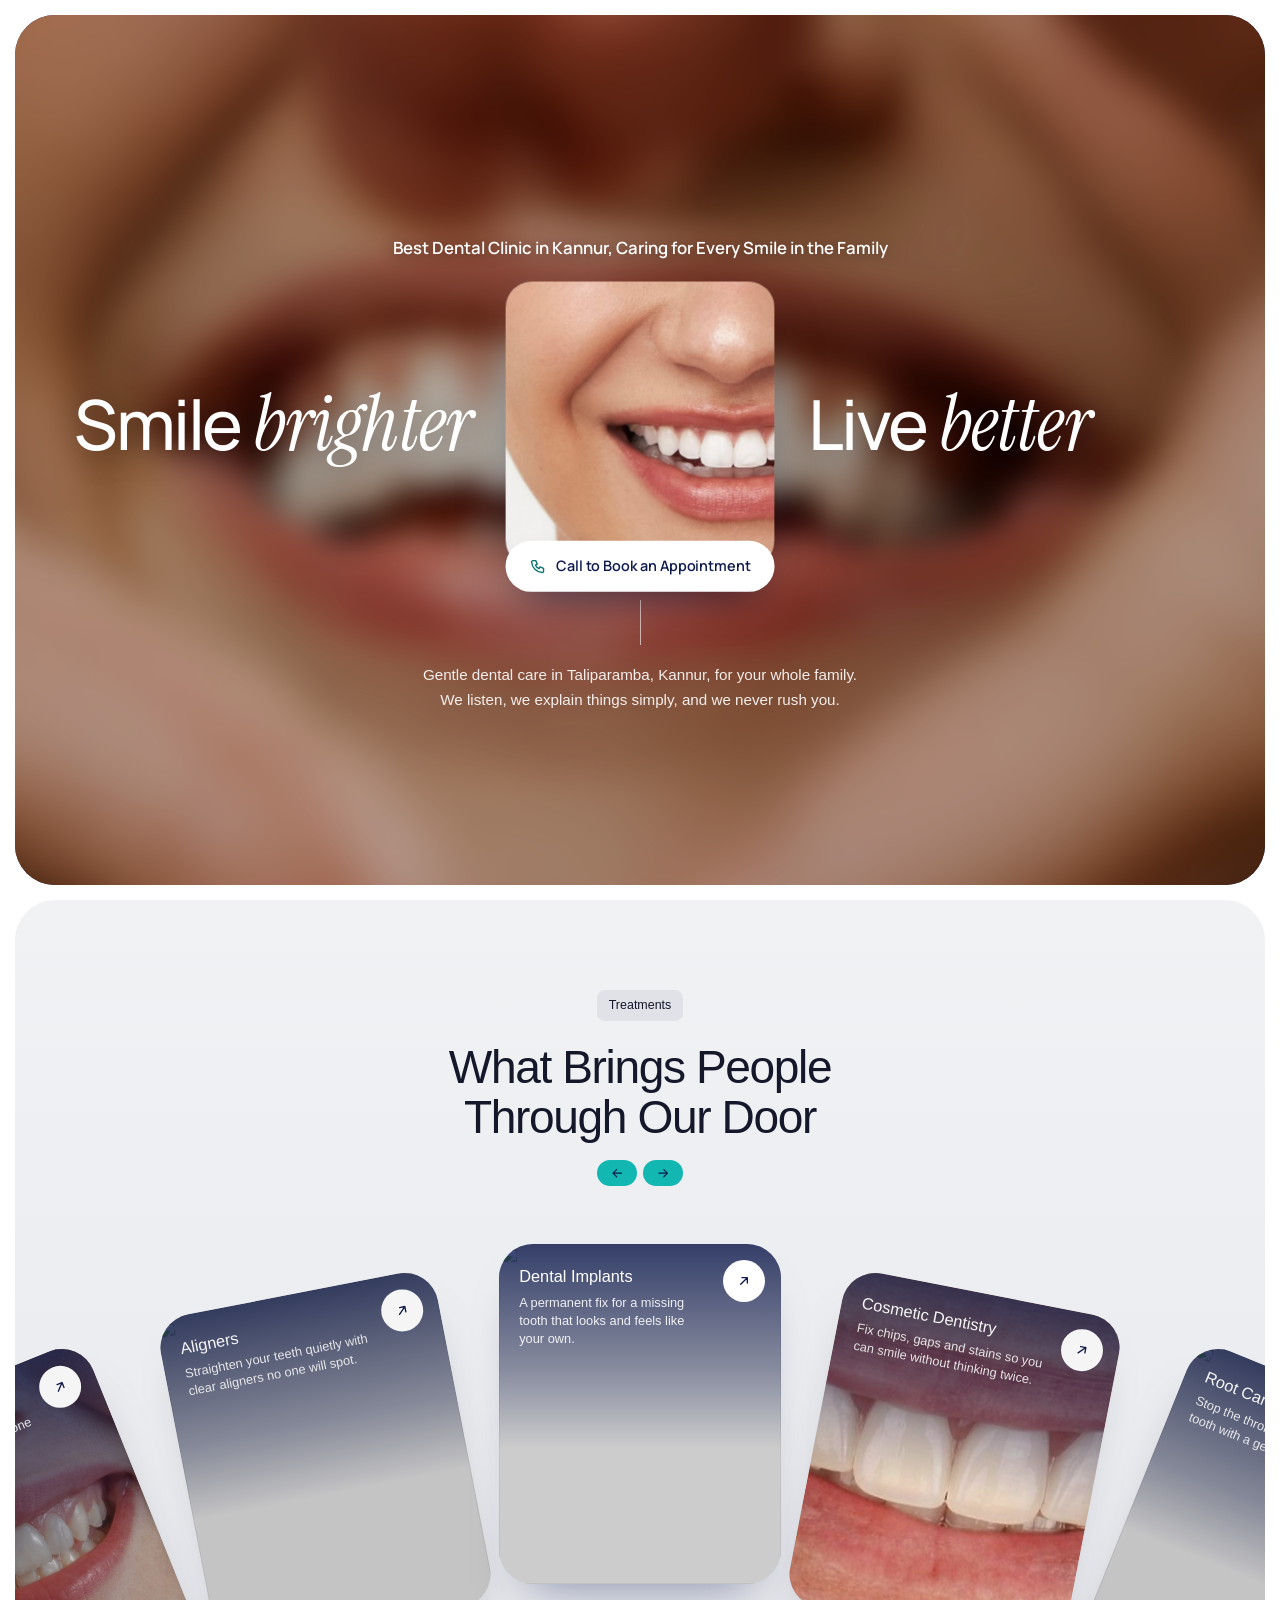
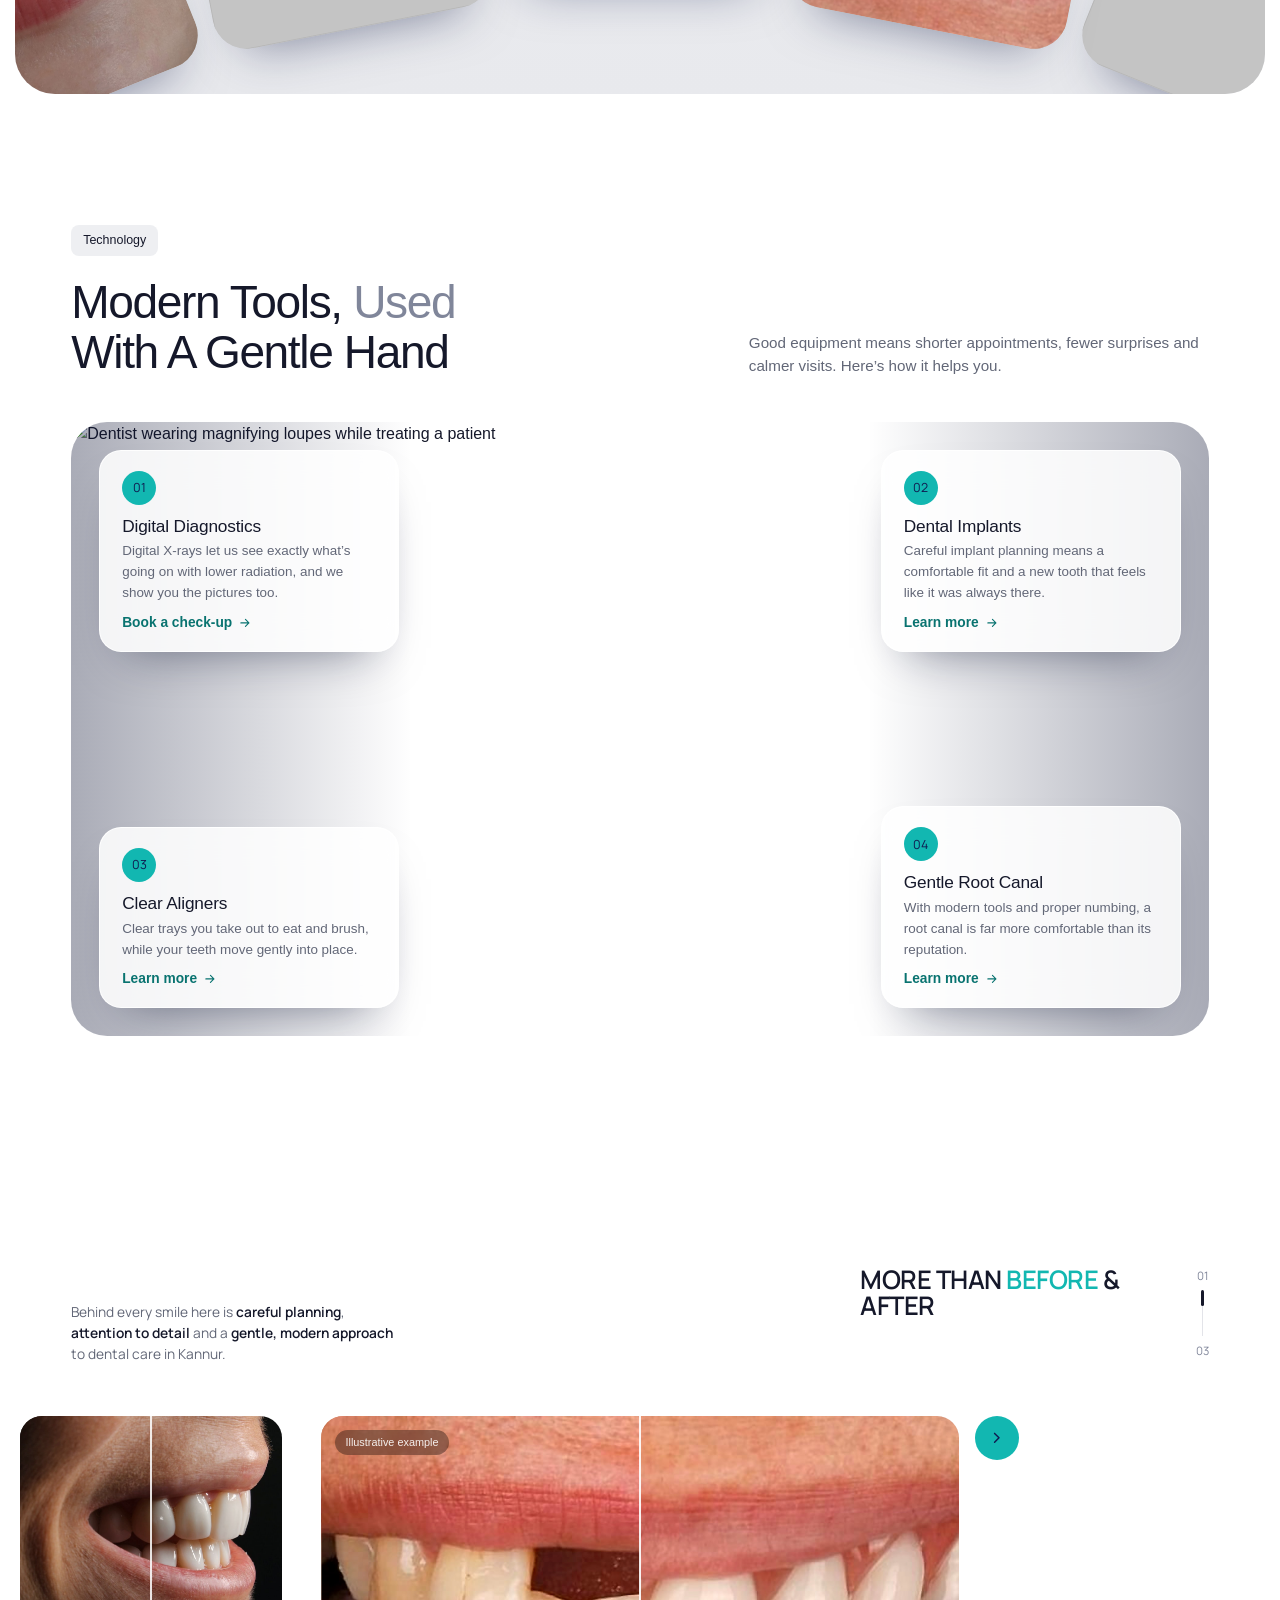
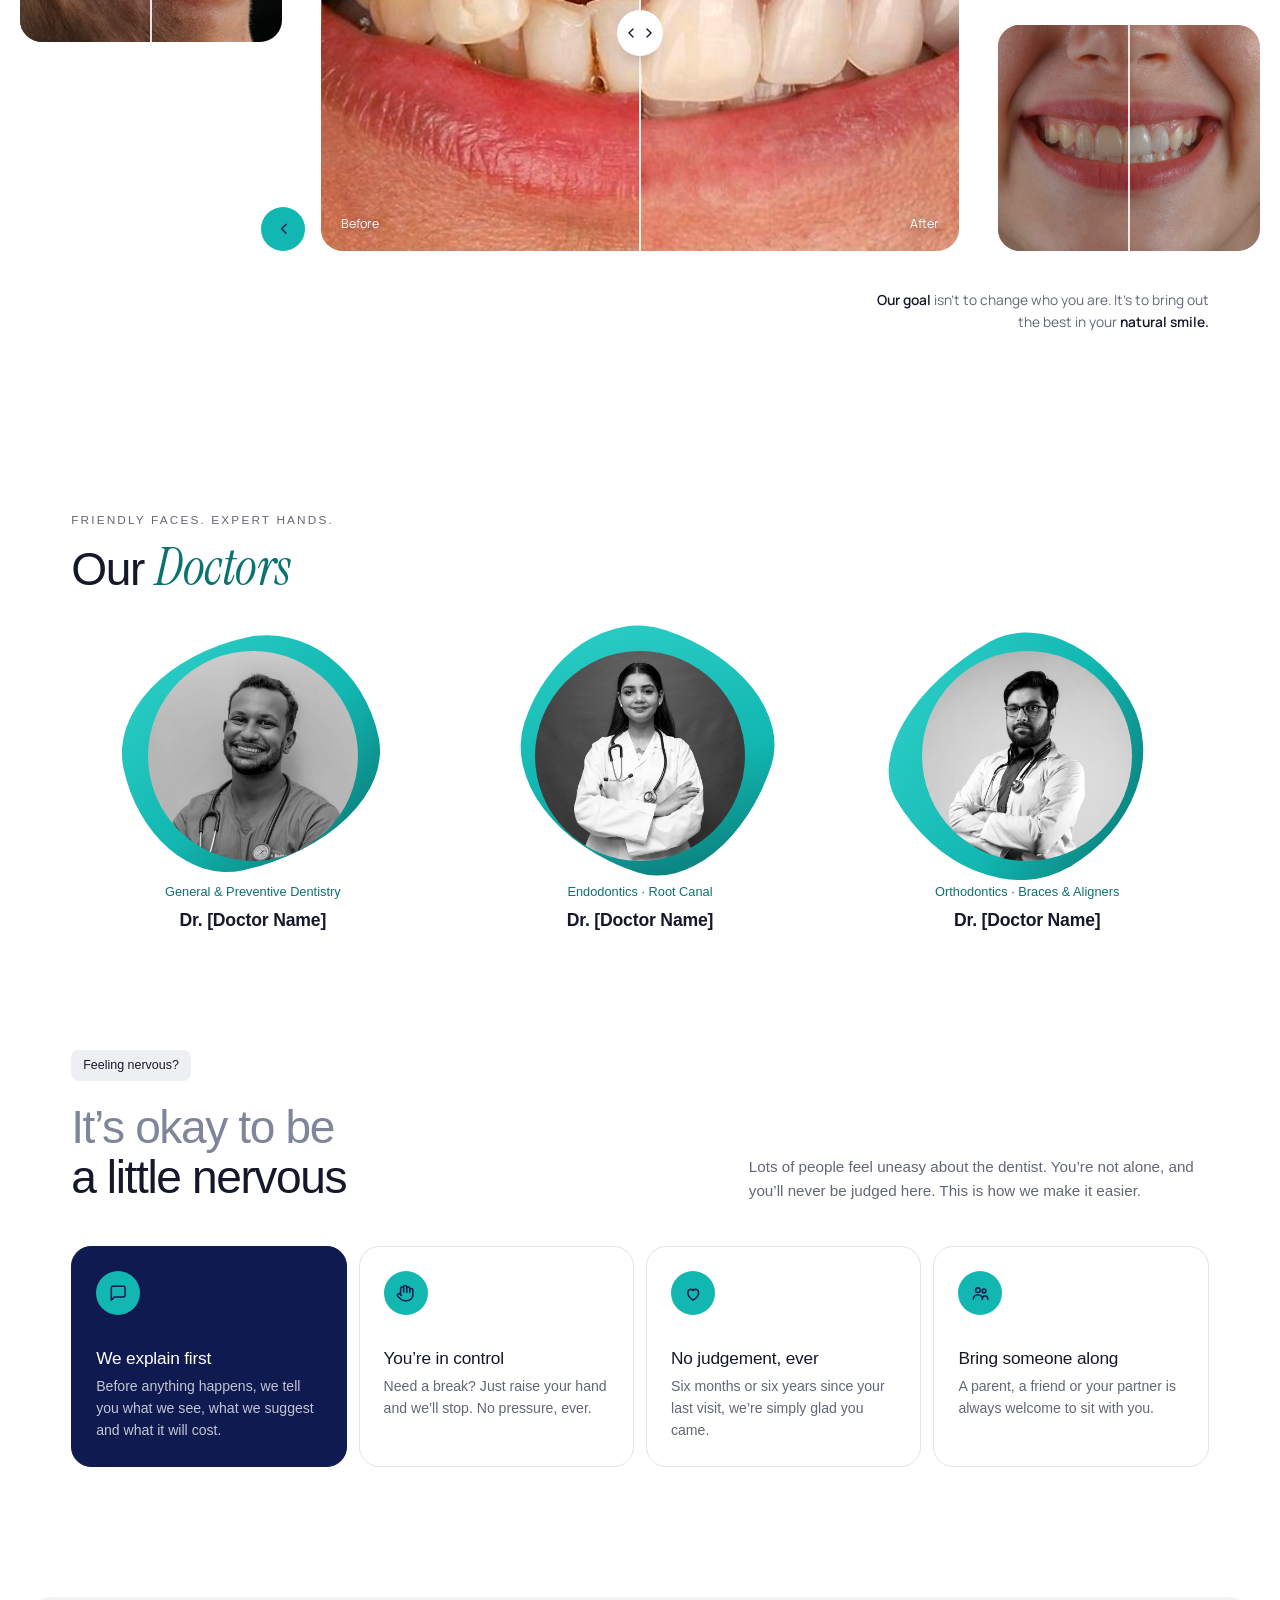
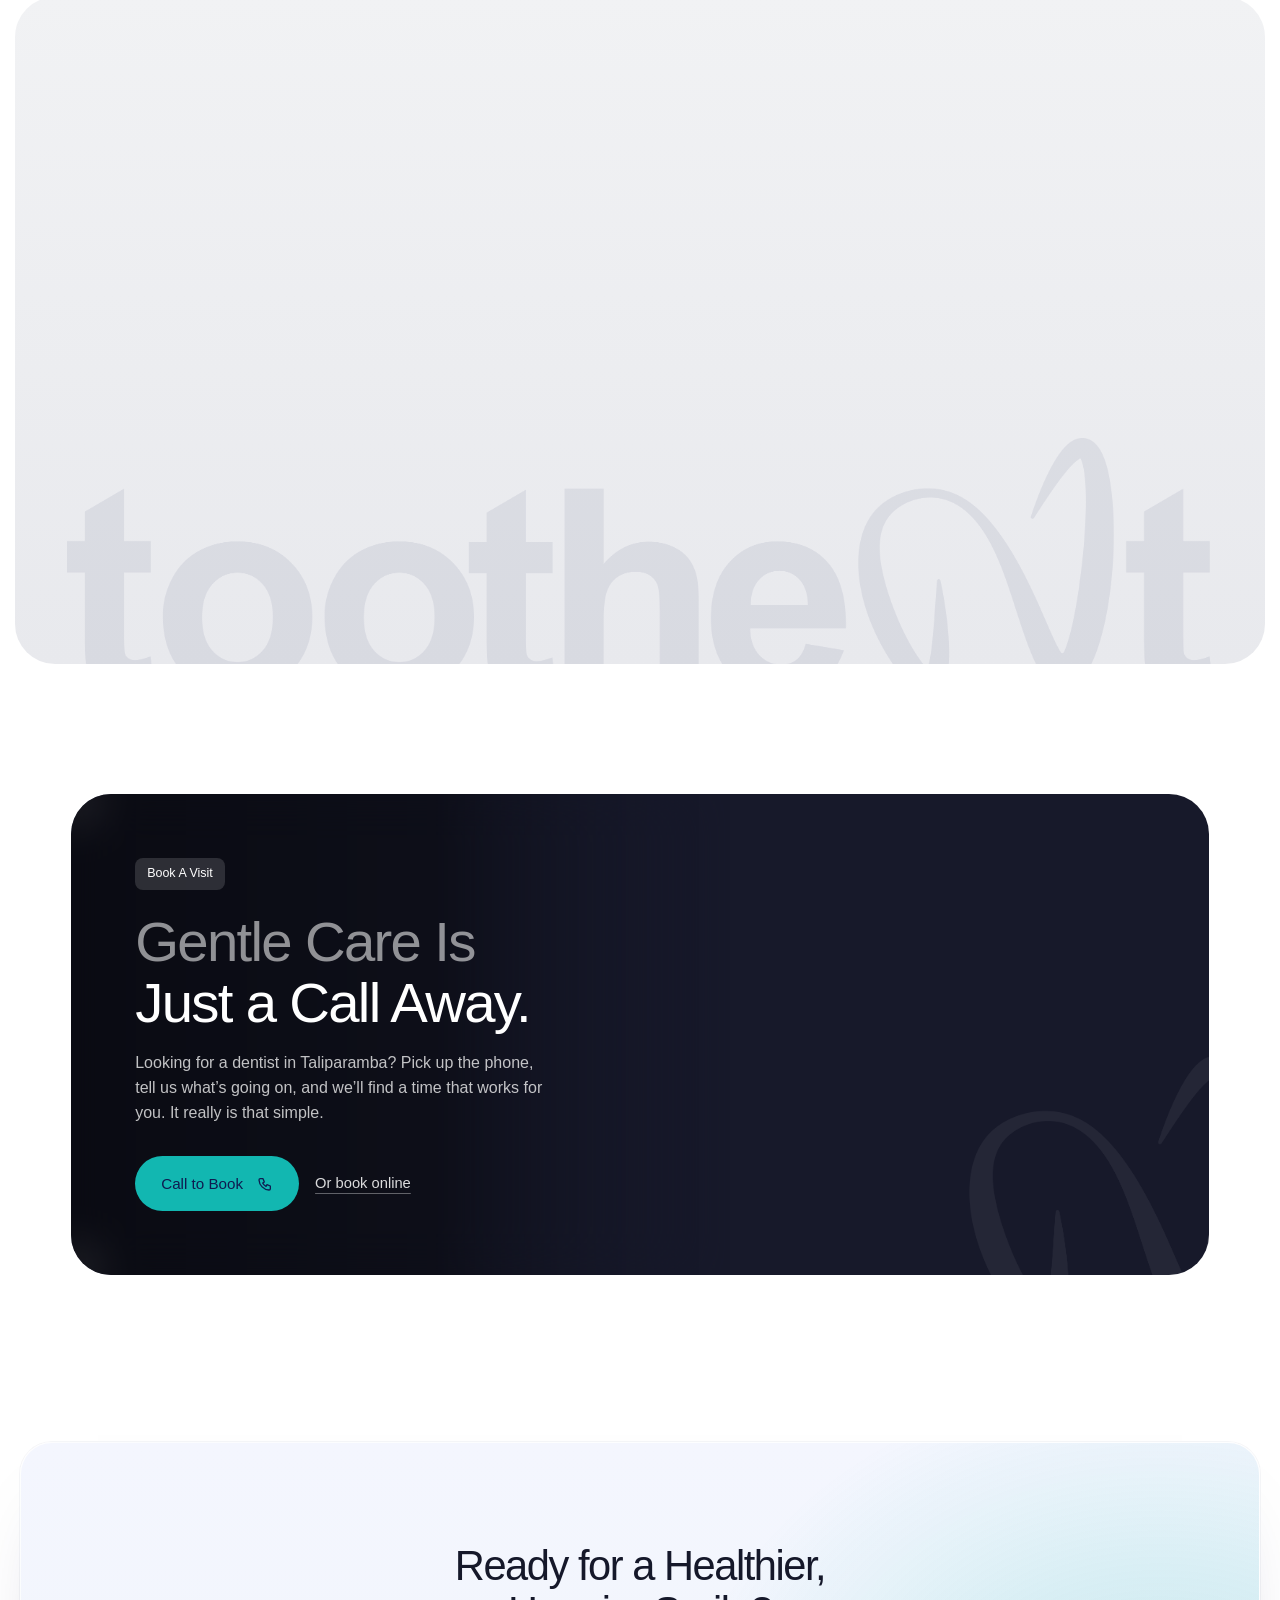
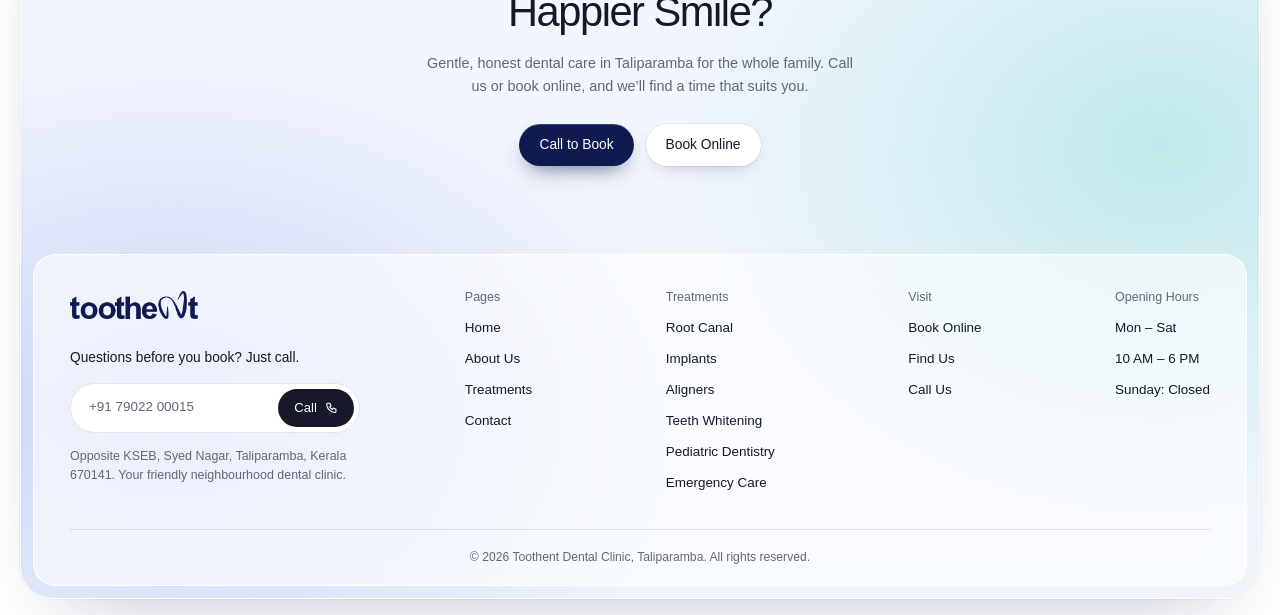
==== index.html @ adf3ea07 "Link the Treatments label and remove the hero photo outline Co-Authored-By: Claude Opus 5.5 <noreply" ====
<!doctype html>
<html lang="en">
<head>
  <meta charset="utf-8">
  <meta name="viewport" content="width=device-width, initial-scale=1">
  <title>Toothent Dental Clinic | Taliparamba, Kannur</title>
  <meta name="description" content="Toothent Dental Clinic, Taliparamba, Kannur. Gentle, modern dentistry: root canal, implants, aligners, cosmetic dentistry and whitening, gum and laser treatment, kids' dentistry and emergency care.">
  <link rel="icon" type="image/png" href="assets/toothent-icon.png">
  <link rel="preconnect" href="https://fonts.googleapis.com">
  <link rel="preconnect" href="https://fonts.gstatic.com" crossorigin>
  <link rel="stylesheet" href="https://fonts.googleapis.com/css2?family=Instrument+Serif:ital@1&family=Manrope:wght@500;600&display=swap">
  <link rel="stylesheet" href="css/styles.css">
  <link rel="canonical" href="https://toothent.com/">
</head>
<body>

  <!-- ============ HEADER ============ -->
  <header class="site-header site-header--overlay">
    <div class="nav">
      <a href="index.html" class="brand" aria-label="Toothent Dental Clinic home">
        <span class="logo"><img class="logo-light" src="assets/toothent-logo.png" alt="" aria-hidden="true"><img class="logo-dark" src="assets/toothent-logo-navy.png" alt="Toothent"></span>
      </a>
      <nav class="nav-links" id="nav-links" aria-label="Primary">
        <a href="index.html" class="is-active" aria-current="page">Home</a>
        <a href="about.html">About Us</a>
        <a href="treatments.html">Treatments</a>
        <a href="contact.html">Contact</a>
      </nav>
      <div class="nav-end">
        <a href="tel:+917902200015" class="nav-cta">Call to Book <span class="dot"><svg viewBox="0 0 24 24" aria-hidden="true"><path d="M5 4h4l2 5-2.5 1.5a11 11 0 0 0 5 5L15 13l5 2v4a2 2 0 0 1-2 2A16 16 0 0 1 3 6a2 2 0 0 1 2-2"/></svg></span></a>
        <button class="nav-toggle" aria-label="Open menu" aria-expanded="false" aria-controls="nav-links"><span></span><span></span></button>
      </div>
    </div>
  </header>

  <main>
    <!-- ============ HERO ============ -->
    <section class="hero-focus" id="top">
      <img class="hf-img hf-img--blur" src="assets/hero-heart-bg.jpg" alt="" aria-hidden="true">
      <div class="hf-shade" aria-hidden="true"></div>
      <div class="hf-window"><img src="assets/hero-smile-window.jpg" alt="Close-up of a bright, natural smile" fetchpriority="high"></div>
      <div class="hf-frame" aria-hidden="true"></div>

      <h1 class="hf-kicker">Best Dental Clinic in Kannur, Caring for Every Smile in the Family</h1>
      <h2 class="hf-title">
        <span class="hf-l">Smile <em>brighter</em></span>
        <span class="hf-r">Live <em>better</em></span>
      </h2>

      <a href="tel:+917902200015" class="hf-cta">
        <svg viewBox="0 0 24 24" aria-hidden="true"><path d="M5 4h4l2 5-2.5 1.5a11 11 0 0 0 5 5L15 13l5 2v4a2 2 0 0 1-2 2A16 16 0 0 1 3 6a2 2 0 0 1 2-2"/></svg>
        Call to Book an Appointment
      </a>
      <span class="hf-line" aria-hidden="true"></span>
      <p class="hf-sub">Gentle dental care in Taliparamba, Kannur, for your whole family. We listen, we explain things simply, and we never rush you.</p>
    </section>

    <!-- ============ SERVICES FAN ============ -->
    <section class="panel fan-panel">
      <div class="container reveal">
        <a href="treatments.html" class="tag tag--link">Treatments</a>
        <h2 class="h2">What Brings People<br>Through Our Door</h2>
        <div class="mini-arrows">
          <button type="button" data-fan-prev aria-label="Previous treatment"><svg viewBox="0 0 24 24" aria-hidden="true"><path d="M19 12H5M11 6l-6 6 6 6"/></svg></button>
          <button type="button" data-fan-next aria-label="Next treatment"><svg viewBox="0 0 24 24" aria-hidden="true"><path d="M5 12h14M13 6l6 6-6 6"/></svg></button>
        </div>
      </div>

      <div class="fan" data-fan>
        <a href="treatments.html#whitening" class="fan-card">
          <img src="assets/smiles/smile-1-after.jpg" alt="" loading="lazy">
          <div class="fan-label"><h3>Teeth Whitening</h3><small>A noticeably brighter smile, done safely in our clinic.</small></div>
          <span class="go"><svg viewBox="0 0 24 24" aria-hidden="true"><path d="M7 17L17 7M9 7h8v8"/></svg></span>
        </a>
        <a href="treatments.html#aligners" class="fan-card">
          <img src="https://images.unsplash.com/photo-1609840114035-3c981b782dfe?auto=format&fit=crop&w=600&h=720&q=80" alt="" loading="lazy">
          <div class="fan-label"><h3>Aligners</h3><small>Straighten your teeth quietly with clear aligners no one will spot.</small></div>
          <span class="go"><svg viewBox="0 0 24 24" aria-hidden="true"><path d="M7 17L17 7M9 7h8v8"/></svg></span>
        </a>
        <a href="treatments.html#implants" class="fan-card">
          <img src="https://images.unsplash.com/photo-1771442873035-474765b40ac6?auto=format&fit=crop&w=600&h=720&q=80" alt="" loading="lazy">
          <div class="fan-label"><h3>Dental Implants</h3><small>A permanent fix for a missing tooth that looks and feels like your own.</small></div>
          <span class="go"><svg viewBox="0 0 24 24" aria-hidden="true"><path d="M7 17L17 7M9 7h8v8"/></svg></span>
        </a>
        <a href="treatments.html#cosmetic" class="fan-card">
          <img src="assets/smiles/case-1-after.jpg" alt="" loading="lazy">
          <div class="fan-label"><h3>Cosmetic Dentistry</h3><small>Fix chips, gaps and stains so you can smile without thinking twice.</small></div>
          <span class="go"><svg viewBox="0 0 24 24" aria-hidden="true"><path d="M7 17L17 7M9 7h8v8"/></svg></span>
        </a>
        <a href="treatments.html#restorative" class="fan-card">
          <img src="https://images.unsplash.com/photo-1663755489920-5e09f66d011a?auto=format&fit=crop&w=600&h=720&q=80" alt="" loading="lazy">
          <div class="fan-label"><h3>Root Canal Treatment</h3><small>Stop the throbbing and save your tooth with a gentle root canal.</small></div>
          <span class="go"><svg viewBox="0 0 24 24" aria-hidden="true"><path d="M7 17L17 7M9 7h8v8"/></svg></span>
        </a>
      </div>
    </section>

    <!-- ============ TECHNOLOGY ORBIT ============ -->
    <section class="section tech">
      <div class="container">
        <div class="head-row reveal">
          <div>
            <span class="tag">Technology</span>
            <h2 class="h2">Modern Tools, <span class="ghost">Used</span><br>With A Gentle Hand</h2>
          </div>
          <p class="lead">Good equipment means shorter appointments, fewer surprises and calmer visits. Here&rsquo;s how it helps you.</p>
        </div>

        <div class="tech-stage reveal">
          <img class="tech-bg" src="https://images.unsplash.com/photo-1588776813677-77aaf5595b83?auto=format&fit=crop&w=2000&h=1100&q=80" alt="Dentist wearing magnifying loupes while treating a patient" loading="lazy">
          <article class="tech-card tech-card--1">
            <span class="tech-no">01</span>
            <h3>Digital Diagnostics</h3>
            <p>Digital X-rays let us see exactly what&rsquo;s going on with lower radiation, and we show you the pictures too.</p>
            <a href="contact.html#appointment" class="link-more">Book a check-up <svg viewBox="0 0 24 24" aria-hidden="true"><path d="M5 12h14M13 6l6 6-6 6"/></svg></a>
          </article>
          <article class="tech-card tech-card--2">
            <span class="tech-no">02</span>
            <h3>Dental Implants</h3>
            <p>Careful implant planning means a comfortable fit and a new tooth that feels like it was always there.</p>
            <a href="treatments.html#implants" class="link-more">Learn more <svg viewBox="0 0 24 24" aria-hidden="true"><path d="M5 12h14M13 6l6 6-6 6"/></svg></a>
          </article>
          <article class="tech-card tech-card--3">
            <span class="tech-no">03</span>
            <h3>Clear Aligners</h3>
            <p>Clear trays you take out to eat and brush, while your teeth move gently into place.</p>
            <a href="treatments.html#aligners" class="link-more">Learn more <svg viewBox="0 0 24 24" aria-hidden="true"><path d="M5 12h14M13 6l6 6-6 6"/></svg></a>
          </article>
          <article class="tech-card tech-card--4">
            <span class="tech-no">04</span>
            <h3>Gentle Root Canal</h3>
            <p>With modern tools and proper numbing, a root canal is far more comfortable than its reputation.</p>
            <a href="treatments.html#restorative" class="link-more">Learn more <svg viewBox="0 0 24 24" aria-hidden="true"><path d="M5 12h14M13 6l6 6-6 6"/></svg></a>
          </article>
        </div>
      </div>
    </section>

    <!-- ============ BEFORE & AFTER ============ -->
    <section class="section ba" data-ba data-ba-slides='[{"before":"assets/smiles/case-1-before.jpg","after":"assets/smiles/case-1-after.jpg","alt":"Smile with gaps and worn teeth, restored to a full, even smile"},{"before":"assets/smiles/smile-1-before.jpg","after":"assets/smiles/smile-1-after.jpg","alt":"Close-up of a relaxed, healthy smile"},{"before":"assets/smiles/smile-3-before.jpg","after":"assets/smiles/smile-3-after.jpg","alt":"Close-up of a warm, natural smile"}]'>
      <div class="container">
        <div class="ba-head reveal">
          <p class="ba-intro">Behind every smile here is <strong>careful planning</strong>, <strong>attention to detail</strong> and a <strong>gentle, modern approach</strong> to dental care in Kannur.</p>
          <div class="ba-title">
            <h2>More than <span>before</span> &amp;<br>after</h2>
            <div class="ba-count" aria-hidden="true"><span data-ba-now>01</span><i><b data-ba-bar></b></i><span data-ba-total>03</span></div>
          </div>
        </div>

        <div class="ba-stage reveal">
          <div class="ba-peek ba-peek--prev" data-ba-prev-peek aria-hidden="true"><img class="ba-after-img" alt=""><img class="ba-before-img" alt=""></div>

          <div class="ba-main" data-ba-main style="--pos:50%">
            <img class="ba-after-img" alt="">
            <div class="ba-before"><img class="ba-before-img" alt=""></div>
            <span class="ba-line" aria-hidden="true"></span>
            <span class="ba-knob" aria-hidden="true"><svg viewBox="0 0 24 24" aria-hidden="true"><path d="M15 6l-6 6 6 6"/></svg><svg viewBox="0 0 24 24" aria-hidden="true"><path d="M9 6l6 6-6 6"/></svg></span>
            <span class="ba-label ba-label--before">Before</span>
            <span class="ba-label ba-label--after">After</span>
            <span class="ba-note">Illustrative example</span>
            <input class="ba-range" type="range" min="0" max="100" value="50" aria-label="Drag to compare before and after">
          </div>

          <div class="ba-peek ba-peek--next" data-ba-next-peek aria-hidden="true"><img class="ba-after-img" alt=""><img class="ba-before-img" alt=""></div>

          <button type="button" class="ba-btn ba-btn--prev" data-ba-prev aria-label="Previous smile"><svg viewBox="0 0 24 24" aria-hidden="true"><path d="M15 6l-6 6 6 6"/></svg></button>
          <button type="button" class="ba-btn ba-btn--next" data-ba-next aria-label="Next smile"><svg viewBox="0 0 24 24" aria-hidden="true"><path d="M9 6l6 6-6 6"/></svg></button>
        </div>

        <p class="ba-outro reveal"><strong>Our goal</strong> isn&rsquo;t to change who you are. It&rsquo;s to bring out <br>the best in your <strong>natural smile.</strong></p>
      </div>
    </section>

    <!-- ============ OUR DOCTORS ============ -->
    <section class="section team" id="doctors">
      <div class="container">
        <div class="team-head reveal">
          <span class="team-kicker">Friendly faces. Expert hands.</span>
          <h2>Our <span>Doctors</span></h2>
        </div>

        <div class="doc-grid">
          <article class="doc reveal">
            <div class="doc-photo doc-photo--1">
              <span class="doc-blob" aria-hidden="true"></span>
              <!-- Placeholder photo: replace with the real doctor photo -->
              <img src="assets/doctors/placeholder-1.jpg" alt="Placeholder photo of a doctor" loading="lazy">
            </div>
            <h3 class="doc-dept">General &amp; Preventive Dentistry</h3>
            <p class="doc-name">Dr. [Doctor Name]</p>
          </article>
          <article class="doc reveal">
            <div class="doc-photo doc-photo--2">
              <span class="doc-blob" aria-hidden="true"></span>
              <!-- Placeholder photo: replace with the real doctor photo -->
              <img src="assets/doctors/placeholder-2.jpg" alt="Placeholder photo of a doctor" loading="lazy">
            </div>
            <h3 class="doc-dept">Endodontics &middot; Root Canal</h3>
            <p class="doc-name">Dr. [Doctor Name]</p>
          </article>
          <article class="doc reveal">
            <div class="doc-photo doc-photo--3">
              <span class="doc-blob" aria-hidden="true"></span>
              <!-- Placeholder photo: replace with the real doctor photo -->
              <img src="assets/doctors/placeholder-3.jpg" alt="Placeholder photo of a doctor" loading="lazy">
            </div>
            <h3 class="doc-dept">Orthodontics &middot; Braces &amp; Aligners</h3>
            <p class="doc-name">Dr. [Doctor Name]</p>
          </article>
        </div>
      </div>
    </section>

    <!-- ============ NERVOUS? ============ -->
    <section class="section" style="padding-top:0">
      <div class="container">
        <div class="head-row reveal">
          <div>
            <span class="tag">Feeling nervous?</span>
            <h2 class="h2"><span class="ghost">It&rsquo;s okay to be</span><br>a little nervous</h2>
          </div>
          <p class="lead">Lots of people feel uneasy about the dentist. You&rsquo;re not alone, and you&rsquo;ll never be judged here. This is how we make it easier.</p>
        </div>
        <div class="values-grid">
          <div class="value-card value-card--navy reveal">
            <span class="icon-dot"><svg viewBox="0 0 24 24" aria-hidden="true"><path d="M21 15a2 2 0 0 1-2 2H7l-4 4V5a2 2 0 0 1 2-2h14a2 2 0 0 1 2 2z"/></svg></span>
            <h3>We explain first</h3>
            <p>Before anything happens, we tell you what we see, what we suggest and what it will cost.</p>
          </div>
          <div class="value-card reveal">
            <span class="icon-dot"><svg viewBox="0 0 24 24" aria-hidden="true"><path d="M18 11V6a2 2 0 0 0-4 0v5M14 10V4a2 2 0 0 0-4 0v6M10 10.5V6a2 2 0 0 0-4 0v8"/><path d="M18 8a2 2 0 1 1 4 0v6a8 8 0 0 1-8 8h-2c-2.8 0-4.5-.86-5.99-2.34l-3.6-3.6a2 2 0 0 1 2.83-2.82L7 15"/></svg></span>
            <h3>You&rsquo;re in control</h3>
            <p>Need a break? Just raise your hand and we&rsquo;ll stop. No pressure, ever.</p>
          </div>
          <div class="value-card reveal">
            <span class="icon-dot"><svg viewBox="0 0 24 24" aria-hidden="true"><path d="M12 21s-7-4.4-7-10a4 4 0 0 1 7-2.6A4 4 0 0 1 19 11c0 5.6-7 10-7 10z"/></svg></span>
            <h3>No judgement, ever</h3>
            <p>Six months or six years since your last visit, we&rsquo;re simply glad you came.</p>
          </div>
          <div class="value-card reveal">
            <span class="icon-dot"><svg viewBox="0 0 24 24" aria-hidden="true"><circle cx="9" cy="8" r="3"/><circle cx="17" cy="9" r="2.4"/><path d="M3 20c0-3.3 2.7-6 6-6s6 2.7 6 6M14.5 20c.3-2.6 1.5-4.6 4-4.6 2 0 3.2 1.6 3.5 4.6"/></svg></span>
            <h3>Bring someone along</h3>
            <p>A parent, a friend or your partner is always welcome to sit with you.</p>
          </div>
        </div>
      </div>
    </section>

    <!-- ============ WHEN TO VISIT ============ -->
    <section class="panel when">
      <div class="container when-head reveal">
        <h2 class="h2">Been Putting<br>It Off?</h2>
        <p class="lead">We get it, life gets busy. But most of these small things are quicker, simpler and cheaper to fix when you catch them early.</p>
      </div>
      <div class="when-row">
        <div class="when-card reveal"><h3>That twinge with ice cream</h3><p>Sensitivity to cold or sweet things is often an early sign of decay or worn enamel.</p></div>
        <div class="when-card reveal"><h3>Pink when you brush</h3><p>Bleeding gums usually mean early gum disease, which is very treatable at this stage.</p></div>
        <div class="when-card reveal"><h3>Hiding a chipped tooth</h3><p>A chip is usually a quick fix, and treating it early protects the rest of the tooth.</p></div>
        <div class="when-card reveal"><h3>Teeth that overlap</h3><p>Crowded teeth are harder to clean. Aligners or braces can help at almost any age.</p></div>
        <div class="when-card reveal"><h3>It&rsquo;s been a while</h3><p>No lecture, we promise. A dental check-up and cleaning is the easiest way to start again.</p></div>
      </div>
      <img class="when-mark" src="assets/toothent-logo-navy.png" alt="" aria-hidden="true">
    </section>

    <!-- ============ CTA ============ -->
    <section class="section">
      <div class="container">
        <div class="cta-card reveal">
          <div class="cta-copy">
            <span class="tag tag--glass">Book A Visit</span>
            <h2>Gentle Care Is<br><span>Just a Call Away.</span></h2>
            <p>Looking for a dentist in Taliparamba? Pick up the phone, tell us what&rsquo;s going on, and we&rsquo;ll find a time that works for you. It really is that simple.</p>
            <div class="cta-actions">
              <a href="tel:+917902200015" class="btn-arrow">Call to Book <span class="arrow"><svg viewBox="0 0 24 24" aria-hidden="true"><path d="M5 4h4l2 5-2.5 1.5a11 11 0 0 0 5 5L15 13l5 2v4a2 2 0 0 1-2 2A16 16 0 0 1 3 6a2 2 0 0 1 2-2"/></svg></span></a>
              <a href="contact.html#appointment" class="tel">Or book online</a>
            </div>
          </div>
          <div class="cta-media"><picture>
            <source media="(max-width: 900px)" srcset="https://images.unsplash.com/photo-1629909613654-28e377c37b09?auto=format&fit=crop&w=800&h=720&q=80 800w, https://images.unsplash.com/photo-1629909613654-28e377c37b09?auto=format&fit=crop&w=1200&h=1080&q=80 1200w" sizes="100vw">
            <img src="https://images.unsplash.com/photo-1629909613654-28e377c37b09?auto=format&fit=crop&w=1600&h=640&q=80" srcset="https://images.unsplash.com/photo-1629909613654-28e377c37b09?auto=format&fit=crop&w=1600&h=640&q=80 1600w, https://images.unsplash.com/photo-1629909613654-28e377c37b09?auto=format&fit=crop&w=2400&h=960&q=80 2400w" sizes="(max-width: 1240px) 100vw, 1240px" alt="" aria-hidden="true" loading="lazy" style="object-position:50% 62%">
          </picture></div>
          <img class="cta-mark" src="assets/toothent-icon.png" alt="" aria-hidden="true">
        </div>
      </div>
    </section>
  </main>

  <!-- ============ FLOATING CONSULTATION BAR ============ -->
  <div class="consult-bar" data-consult>
    <span class="ic"><img src="assets/toothent-icon.png" alt="" aria-hidden="true"></span>
    <p>Not sure what you need? Just call, and we&rsquo;ll talk it through.</p>
    <a href="tel:+917902200015" class="btn-arrow">Call Now <span class="arrow"><svg viewBox="0 0 24 24" aria-hidden="true"><path d="M5 4h4l2 5-2.5 1.5a11 11 0 0 0 5 5L15 13l5 2v4a2 2 0 0 1-2 2A16 16 0 0 1 3 6a2 2 0 0 1 2-2"/></svg></span></a>
  </div>

  <!-- ============ FOOTER ============ -->
  <footer class="site-footer">
    <div class="footer-cta">
      <h2>Ready for a Healthier,<br>Happier Smile?</h2>
      <p>Gentle, honest dental care in Taliparamba for the whole family. Call us or book online, and we&rsquo;ll find a time that suits you.</p>
      <div class="footer-cta-actions">
        <a href="tel:+917902200015" class="pill pill--dark">Call to Book</a>
        <a href="contact.html#appointment" class="pill pill--light">Book Online</a>
      </div>
    </div>

    <div class="footer-card">
      <div class="footer-top">
        <div class="footer-brand">
          <a href="index.html" aria-label="Toothent home"><img src="assets/toothent-logo-navy.png" alt="Toothent"></a>
          <p class="footer-label">Questions before you book? Just call.</p>
          <a href="tel:+917902200015" class="footer-callbox">
            <span>+91 79022 00015</span>
            <span class="footer-callbox-btn">Call <svg viewBox="0 0 24 24" aria-hidden="true"><path d="M5 4h4l2 5-2.5 1.5a11 11 0 0 0 5 5L15 13l5 2v4a2 2 0 0 1-2 2A16 16 0 0 1 3 6a2 2 0 0 1 2-2"/></svg></span>
          </a>
          <p class="footer-note">Opposite KSEB, Syed Nagar, Taliparamba, Kerala 670141. Your friendly neighbourhood dental clinic.</p>
        </div>
        <div class="footer-cols">
          <div class="footer-col">
            <h4>Pages</h4>
            <ul>
              <li><a href="index.html">Home</a></li>
              <li><a href="about.html">About Us</a></li>
              <li><a href="treatments.html">Treatments</a></li>
              <li><a href="contact.html">Contact</a></li>
            </ul>
          </div>
          <div class="footer-col">
            <h4>Treatments</h4>
            <ul>
              <li><a href="treatments.html#restorative">Root Canal</a></li>
              <li><a href="treatments.html#implants">Implants</a></li>
              <li><a href="treatments.html#aligners">Aligners</a></li>
              <li><a href="treatments.html#whitening">Teeth Whitening</a></li>
              <li><a href="treatments.html#kids">Pediatric Dentistry</a></li>
              <li><a href="treatments.html#emergency">Emergency Care</a></li>
            </ul>
          </div>
          <div class="footer-col">
            <h4>Visit</h4>
            <ul>
              <li><a href="contact.html#appointment">Book Online</a></li>
              <li><a href="contact.html">Find Us</a></li>
              <li><a href="tel:+917902200015">Call Us</a></li>
            </ul>
          </div>
          <div class="footer-col">
            <h4>Opening Hours</h4>
            <ul>
              <li>Mon &ndash; Sat</li>
              <li>10 AM &ndash; 6 PM</li>
              <li>Sunday: Closed</li>
            </ul>
          </div>
        </div>
      </div>
      <div class="footer-bottom">&copy; <span class="year"></span> Toothent Dental Clinic, Taliparamba. All rights reserved.</div>
    </div>
  </footer>

  <script src="js/main.js"></script>
</body>
</html>
---- css/styles.css ----
/* =========================================================
   Toothent Dental Clinic — Brand tokens (from Brand Book)
   Primary  #0F1B50 · Secondary #12B7B1 · Cream #F4E8C1
   Neutrals #000000 · #232323 · #D9D9D9 · #FFFFFF
   Typeface Arial
   ========================================================= */
:root {
  --navy: #0F1B50;
  --navy-700: #1a2766;
  --teal: #12B7B1;
  --teal-hi: #2fd0c9;
  --teal-ink: #097370;
  --teal-soft: #DDF4F3;
  --cream: #F4E8C1;
  --ink: #15182a;
  --muted: #626777;
  --ghost: #80869a;          /* light word in two-tone headings (3:1+ on panels) */
  --line: #e3e4e9;
  --white: #FFFFFF;
  --panel: #F1F2F4;
  --panel-2: #E8E9ED;
  --dark: #17192a;

  --font: Arial, "Helvetica Neue", Helvetica, sans-serif;
  --font-nav: "Manrope", Arial, sans-serif;
  --r-sm: 14px;
  --r: 24px;
  --r-lg: 40px;
  --pill: 999px;
  --shadow: 0 30px 60px -30px rgba(15, 27, 80, .35);
  --shadow-sm: 0 12px 30px -16px rgba(15, 27, 80, .3);
  --ease: cubic-bezier(.22, .61, .36, 1);
  --container: 1240px;
  --gutter: clamp(16px, 4vw, 56px);
  --inset: clamp(8px, 1.2vw, 16px);
}

*, *::before, *::after { box-sizing: border-box; }
html { scroll-behavior: smooth; scroll-padding-top: 100px; }
body { margin: 0; font-family: var(--font); color: var(--ink); background: var(--white); line-height: 1.55; -webkit-font-smoothing: antialiased; }
img { display: block; max-width: 100%; }
a { color: inherit; text-decoration: none; }
h1, h2, h3, h4 { margin: 0; font-weight: 400; letter-spacing: -.03em; line-height: 1.08; }
p { margin: 0; }
button { font: inherit; }
svg { width: 1em; height: 1em; fill: none; stroke: currentColor; stroke-width: 2; stroke-linecap: round; stroke-linejoin: round; flex-shrink: 0; }
:focus-visible { outline: 2px solid var(--teal); outline-offset: 3px; border-radius: 6px; }

.container { width: 100%; max-width: var(--container); margin: 0 auto; padding: 0 var(--gutter); }
.section { padding: clamp(72px, 9vw, 120px) 0; }
.section--surface, .panel { background: linear-gradient(180deg, var(--panel) 0%, var(--panel-2) 100%); }
.panel { margin: var(--inset); border-radius: var(--r-lg); }
.ghost { color: var(--ghost); }

/* ---------- Small building blocks ---------- */
.tag {
  display: inline-flex; align-items: center; padding: 6px 12px; margin-bottom: 22px;
  border-radius: 8px; background: rgba(15, 27, 80, .07); color: var(--ink); font-size: .78rem;
}
.tag--glass { background: rgba(255, 255, 255, .14); color: var(--white); }
.tag--link { transition: background-color .25s, color .25s; }
.tag--link:hover { background: var(--teal); color: var(--navy); }
h3.tag { letter-spacing: normal; line-height: 1.55; } /* tags used as headings keep the tag look */
.h2 { font-size: clamp(1.9rem, 3.6vw, 2.9rem); color: var(--ink); }
.lead { color: var(--muted); max-width: 460px; font-size: .95rem; }

.btn {
  display: inline-flex; align-items: center; justify-content: center; gap: 10px;
  padding: 14px 24px; border-radius: var(--pill); border: 1.5px solid transparent;
  font-size: .95rem; cursor: pointer; transition: transform .25s var(--ease), background-color .25s, color .25s, border-color .25s, box-shadow .25s;
}
.btn:hover { transform: translateY(-2px); }
.btn--primary { background: var(--navy); color: var(--white); }
.btn--outline { border-color: var(--navy); color: var(--navy); }
.btn--outline:hover { background: var(--navy); color: var(--white); }
.btn--teal { background: var(--teal); color: var(--navy); }

/* Main CTA: teal pill + icon (reference "lime" button) */
.btn-arrow {
  display: inline-flex; align-items: center; gap: 14px;
  padding: 16px 26px; border-radius: var(--pill); border: 0; cursor: pointer;
  background: var(--teal); color: var(--navy); font-size: .95rem;
  transition: transform .25s var(--ease), background-color .25s, box-shadow .25s;
}
.btn-arrow .arrow { display: inline-grid; place-items: center; font-size: 1rem; transition: transform .3s var(--ease); }
.btn-arrow:hover { transform: translateY(-2px); background: var(--teal-hi); box-shadow: 0 14px 30px -14px rgba(18, 183, 177, .8); }
.btn-arrow:hover .arrow, .nav-cta:hover .dot svg { animation: ring .5s ease-in-out 2; }
@keyframes ring { 25% { transform: rotate(-14deg); } 75% { transform: rotate(14deg); } }
.btn-arrow--dark { background: var(--navy); color: var(--white); }
.btn-arrow--dark .arrow { color: var(--teal); }
.btn-arrow--dark:hover { background: var(--navy-700); box-shadow: var(--shadow-sm); }

.mini-arrows { display: inline-flex; gap: 6px; }
.mini-arrows button {
  display: grid; place-items: center; width: 40px; height: 26px; border: 0; border-radius: var(--pill);
  background: var(--teal); color: var(--navy); cursor: pointer; font-size: .9rem; transition: background-color .25s, transform .25s;
}
.mini-arrows button:hover { background: var(--navy); color: var(--white); }

.circle-btn {
  display: grid; place-items: center; width: 46px; height: 46px; border-radius: 50%;
  border: 1px solid var(--line); background: var(--white); color: var(--navy); cursor: pointer; font-size: 1.1rem;
  transition: background-color .25s, color .25s, border-color .25s;
}
.circle-btn:hover { background: var(--navy); color: var(--white); border-color: var(--navy); }
.circle-btn--teal { background: var(--teal); border-color: var(--teal); }
.circle-btn:disabled { opacity: .35; cursor: default; }

.link-more { display: inline-flex; align-items: center; gap: 6px; font-size: .86rem; font-weight: 600; color: var(--teal-ink); }
.link-more svg { transition: transform .25s var(--ease); }
.link-more:hover { color: var(--teal-ink); }
.link-more:hover svg { transform: translateX(4px); }
.link-arrow { display: inline-flex; align-items: center; gap: 8px; color: var(--navy); font-size: .92rem; }
.link-arrow:hover { color: var(--teal-ink); }

/* Interaction states: visible keyboard focus on brand-coloured buttons, and a pressed state */
.btn-arrow:focus-visible, .hf-cta:focus-visible, .nav-cta:focus-visible, .doc-wa:focus-visible { outline: 2px solid var(--navy); outline-offset: 3px; }
.cta-card .btn-arrow:focus-visible, .consult-bar .btn-arrow:focus-visible, .mini-card--cta .btn-arrow:focus-visible { outline-color: var(--white); }
.btn-arrow:active, .hf-cta:active, .nav-cta:active, .btn:active { transform: translateY(0) scale(.98); }

/* =========================================================
   HEADER (inside the hero card, then a floating pill)
   ========================================================= */
.site-header {
  position: fixed; top: 0; left: 0; right: 0; z-index: 50; pointer-events: none;
  padding: calc(var(--inset) + 14px) calc(var(--inset) + 20px) 0; transition: padding .35s var(--ease);
}
.nav {
  pointer-events: auto; max-width: 1400px; margin: 0 auto;
  display: grid; grid-template-columns: 1fr auto 1fr; align-items: center; gap: 20px;
  padding: 8px 8px 8px 18px; border-radius: var(--pill);
  transition: background-color .35s, box-shadow .35s, max-width .35s var(--ease);
}
.site-header.is-scrolled { padding-top: 12px; }
.site-header.is-scrolled .nav {
  max-width: 1180px; background: rgba(255, 255, 255, .9);
  backdrop-filter: blur(14px); -webkit-backdrop-filter: blur(14px);
  box-shadow: 0 12px 30px -14px rgba(15, 27, 80, .28), 0 0 0 1px rgba(15, 27, 80, .05);
}
.brand { display: inline-flex; align-items: center; min-height: 44px; }
.logo { position: relative; display: block; width: 124px; aspect-ratio: 3176 / 707; }
.logo img { position: absolute; inset: 0; width: 100%; height: 100%; }
.logo .logo-light { display: none; }

.nav-links { display: flex; gap: 30px; }
.nav-links a { position: relative; padding: 6px 0; font-family: var(--font-nav); font-weight: 500; font-size: .9rem; letter-spacing: -.01em; color: #4a4f63; transition: color .25s; }
.nav-links a:hover, .nav-links a.is-active { color: var(--ink); }
.nav-links a.is-active { font-weight: 600; }

.nav-end { justify-self: end; display: flex; align-items: center; gap: 8px; }
.nav-cta {
  display: inline-flex; align-items: center; gap: 12px; padding: 6px 6px 6px 20px; border-radius: var(--pill);
  font-family: var(--font-nav); font-weight: 600; font-size: .88rem; letter-spacing: -.01em; color: var(--navy);
  background: rgba(255, 255, 255, .6); border: 1px solid rgba(255, 255, 255, .85);
  backdrop-filter: blur(16px) saturate(1.4); -webkit-backdrop-filter: blur(16px) saturate(1.4);
  box-shadow: 0 8px 24px -12px rgba(15, 27, 80, .35), inset 0 1px 0 rgba(255, 255, 255, .9);
  transition: background-color .25s, box-shadow .25s, transform .25s var(--ease);
}
.nav-cta .dot { display: grid; place-items: center; width: 32px; height: 32px; border-radius: 50%; background: var(--teal); color: var(--navy); }
.nav-cta:hover { background: rgba(255, 255, 255, .85); transform: translateY(-1px); box-shadow: 0 12px 28px -12px rgba(15, 27, 80, .4), inset 0 1px 0 #fff; }

.nav-toggle {
  display: none; flex-direction: column; align-items: center; justify-content: center; gap: 6px;
  width: 44px; height: 44px; padding: 0; border: 0; border-radius: 50%; background: rgba(15, 27, 80, .07); cursor: pointer;
}
.nav-toggle span { display: block; width: 18px; height: 2px; border-radius: 2px; background: var(--navy); transition: transform .3s var(--ease); }
.nav-open .nav-toggle span:first-child { transform: translateY(4px) rotate(45deg); }
.nav-open .nav-toggle span:last-child { transform: translateY(-4px) rotate(-45deg); }

/* =========================================================
   HOME HERO (blurred photo + sharp focus window)
   ========================================================= */
.hero-focus {
  --ww: clamp(210px, 21vw, 320px);          /* focus window width  */
  --wh: calc(var(--ww) * 1.06);             /* focus window height */
  --cy: 47%;                                /* window centre (vertical) */
  --gap: clamp(22px, 2.6vw, 44px);          /* space between window and headline */
  position: relative; overflow: hidden; isolation: isolate;
  margin: var(--inset); border-radius: var(--r-lg);
  min-height: min(880px, calc(100svh - 2 * var(--inset))); min-height: max(620px, min(880px, calc(100svh - 2 * var(--inset))));
  background: var(--navy); color: var(--white);
}
.hf-img { position: absolute; inset: 0; width: 100%; height: 100%; object-fit: cover; object-position: 50% 48%; transform: scale(1.08); }
.hf-img--blur { filter: blur(14px) saturate(1.05); }
.hf-shade { position: absolute; inset: 0; background: rgba(0, 0, 0, .3); }
.hf-window {
  position: absolute; left: 50%; top: var(--cy); width: var(--ww); height: var(--wh); translate: -50% -50%;
  border-radius: 26px; overflow: hidden; background: var(--dark);
  animation: hfOpen 1.2s var(--ease) .2s both;
}
.hf-window img { width: 100%; height: 100%; object-fit: cover; object-position: 50% 50%; animation: hfZoom 2s var(--ease) .2s both; }
@keyframes hfOpen { from { opacity: 0; transform: scale(.82); } }
@keyframes hfZoom { from { transform: scale(1.2); } }
.hf-frame {
  position: absolute; left: 50%; top: var(--cy); width: var(--ww); height: var(--wh); translate: -50% -50%;
  border-radius: 26px;
  box-shadow: 0 30px 60px -20px rgba(6, 11, 38, .55);
  pointer-events: none; animation: hfFade 1s ease .9s both;
}

/* Split headline around the window */
.hf-title { position: absolute; inset: 0; pointer-events: none; font-family: var(--font-nav); font-weight: 500; font-size: clamp(2.6rem, 5.4vw, 5rem); letter-spacing: -.035em; line-height: 1; }
.hf-title em { font-family: "Instrument Serif", Georgia, serif; font-style: italic; font-weight: 400; letter-spacing: -.01em; font-size: 1.12em; }
.hf-l, .hf-r { position: absolute; top: var(--cy); translate: 0 -50%; white-space: nowrap; text-shadow: 0 4px 30px rgba(6, 11, 38, .35); }
.hf-l { right: calc(50% + var(--ww) / 2 + var(--gap)); animation: hfLeft 1.1s var(--ease) .5s both; }
.hf-r { left: calc(50% + var(--ww) / 2 + var(--gap)); animation: hfRight 1.1s var(--ease) .5s both; }
/* small label above the headline */
/* main heading, centred above the window like the button and text below it */
.hf-kicker { position: absolute; z-index: 2; left: 50%; top: calc(var(--cy) - var(--wh) / 2 - 44px); translate: -50% 0; margin: 0; white-space: nowrap;
  font-family: var(--font-nav); font-size: 1.05rem; font-weight: 600; letter-spacing: 0; line-height: 1.3; color: var(--white); text-shadow: 0 2px 14px rgba(6, 11, 38, .45);
  animation: hfFade 1s ease .3s both; }
@keyframes hfLeft { from { opacity: 0; transform: translateX(40px); } }
@keyframes hfRight { from { opacity: 0; transform: translateX(-40px); } }
@keyframes hfFade { from { opacity: 0; } }
@keyframes hfUp { from { opacity: 0; transform: translateY(16px); } }

.hf-cta {
  position: absolute; left: 50%; top: calc(var(--cy) + var(--wh) / 2); translate: -50% -50%; z-index: 2;
  display: inline-flex; align-items: center; gap: 10px; padding: 14px 24px; border-radius: var(--pill);
  background: var(--white); color: var(--navy); white-space: nowrap;
  font-family: var(--font-nav); font-weight: 600; font-size: .9rem; letter-spacing: -.01em;
  box-shadow: 0 16px 34px -16px rgba(6, 11, 38, .6);
  transition: transform .25s var(--ease), box-shadow .25s;
  animation: hfUp .8s var(--ease) 1s both;
}
.hf-cta svg { font-size: 1.05rem; color: var(--teal-ink); }
.hf-cta:hover { transform: translateY(-2px); box-shadow: 0 20px 40px -16px rgba(6, 11, 38, .7); }
.hf-cta:hover svg { animation: ring .5s ease-in-out 2; }
.hf-line { position: absolute; left: 50%; top: calc(var(--cy) + var(--wh) / 2 + 34px); width: 1px; height: clamp(36px, 5vh, 56px); background: rgba(255, 255, 255, .6); animation: hfFade 1s ease 1.2s both; }
.hf-sub {
  position: absolute; left: 50%; translate: -50% 0; top: calc(var(--cy) + var(--wh) / 2 + 34px + clamp(36px, 5vh, 56px) + 18px);
  width: min(460px, calc(100% - 40px)); text-align: center; font-size: .95rem; line-height: 1.6; color: rgba(255, 255, 255, .9);
  animation: hfUp .9s var(--ease) 1.2s both;
}

/* Home page: no menu over the hero; the floating menu slides in once you scroll */
.site-header--overlay { transition: padding .35s var(--ease), transform .45s var(--ease), opacity .3s, visibility .45s; }
.site-header--overlay:not(.is-scrolled) { transform: translateY(-120%); opacity: 0; visibility: hidden; }

/* Phones: stack headline above and below the window */
@media (max-width: 760px) {
  .hero-focus { --ww: min(64vw, 280px); --wh: calc(var(--ww) * 1.12); --cy: 46%; min-height: 720px; }
  .hf-title { font-size: clamp(2.3rem, 11vw, 3.2rem); }
  .hf-l, .hf-r { left: 50%; right: auto; translate: -50% 0; }
  .hf-l { top: calc(var(--cy) - var(--wh) / 2 - 1.25em); }
  .hf-kicker { top: auto; bottom: calc(100% - var(--cy) + var(--wh) / 2 + clamp(2.3rem, 11vw, 3.2rem) * 1.25 + 12px); width: min(88vw, 340px); white-space: normal; text-align: center; font-size: .9rem; }
  .hf-r { top: calc(var(--cy) + var(--wh) / 2 + 42px); }
  @keyframes hfLeft { from { opacity: 0; transform: translateY(16px); } }
  @keyframes hfRight { from { opacity: 0; transform: translateY(16px); } }
  .hf-line { display: none; }
  .hf-sub { top: calc(var(--cy) + var(--wh) / 2 + 42px + clamp(2.3rem, 11vw, 3.2rem) + 26px); font-size: .88rem; }
}

/* =========================================================
   INNER PAGE HERO (same light card; photo on the right)
   ========================================================= */
.page-hero {
  position: relative; overflow: hidden; isolation: isolate;
  margin: var(--inset); border-radius: var(--r-lg); min-height: 520px;
  background: radial-gradient(120% 90% at 75% 30%, #f7f8f9 0%, #e9eaed 55%, #dfe0e4 100%);
  display: flex; align-items: flex-end;
}
.page-hero .hero-overlay { display: none; }
.page-hero .hero-slides { position: absolute; top: 96px; right: 20px; bottom: 20px; width: 42%; border-radius: 30px; overflow: hidden; z-index: -1; }
.page-hero .hero-slides img { width: 100%; height: 100%; object-fit: cover; }
.page-hero .hero-main { width: 56%; padding: 130px clamp(20px, 4vw, 64px) 56px; }
.page-hero h1 { font-size: clamp(2.3rem, 4.6vw, 3.8rem); color: var(--ghost); }
.page-hero h1 .indent { display: block; color: var(--ink); }
.page-hero .hero-sub { margin: 18px 0 0; max-width: 460px; font-size: 1rem; line-height: 1.6; color: var(--muted); }
.crumbs { display: flex; gap: 8px; font-size: .8rem; color: var(--muted); margin-bottom: 20px; }
.crumbs a:hover { color: var(--ink); }

/* =========================================================
   SERVICES FAN
   ========================================================= */
.fan-panel { padding: clamp(56px, 7vw, 90px) 0 0; overflow: hidden; text-align: center; }
.fan-panel .h2 { margin-bottom: 18px; }
.fan { position: relative; height: clamp(380px, 40vw, 470px); margin-top: 36px; }
.fan-card {
  position: absolute; left: 50%; top: 20px; width: clamp(220px, 22vw, 290px); aspect-ratio: 290 / 350;
  margin-left: calc(clamp(220px, 22vw, 290px) / -2);
  border-radius: 34px; overflow: hidden; text-align: left; color: var(--white); background: #ccc;
  transform-origin: 50% 160%;
  transition: transform .7s var(--ease), opacity .5s, filter .5s;
  box-shadow: 0 30px 50px -30px rgba(15, 27, 80, .5);
}
.fan-card img { position: absolute; inset: 0; width: 100%; height: 100%; object-fit: cover; }
.fan-card::before { content: ""; position: absolute; inset: 0; z-index: 1; background: linear-gradient(180deg, rgba(15, 27, 80, .8) 0%, rgba(15, 27, 80, .35) 38%, rgba(15, 27, 80, 0) 60%); }
.fan-card .fan-label { position: absolute; z-index: 2; left: 20px; right: 70px; top: 20px; }
.fan-card strong, .fan-card .fan-label h3 { display: block; font-weight: 400; font-size: 1.02rem; letter-spacing: normal; line-height: 1.55; }
.fan-card small { display: block; font-size: .8rem; line-height: 1.4; opacity: .9; margin-top: 4px; }
.fan-card .go {
  position: absolute; z-index: 2; right: 16px; top: 16px; display: grid; place-items: center;
  width: 42px; height: 42px; border-radius: 50%; background: var(--white); color: var(--navy); transition: background-color .25s;
}
.fan-card:hover .go { background: var(--teal); }
.fan-card.is-side { filter: saturate(.85) brightness(.96); }

/* =========================================================
   TECHNOLOGY: large photo with floating glass cards
   ========================================================= */
.tech-stage { position: relative; height: clamp(560px, 48vw, 660px); border-radius: 36px; overflow: hidden; }
.tech-bg { position: absolute; inset: 0; width: 100%; height: 100%; object-fit: cover; object-position: center 35%; transition: transform 1.6s var(--ease); }
.tech-stage:hover .tech-bg { transform: scale(1.03); }
.tech-stage::after { content: ""; position: absolute; inset: 0; pointer-events: none;
  background: linear-gradient(90deg, rgba(10, 16, 48, .35) 0%, rgba(10, 16, 48, 0) 30%, rgba(10, 16, 48, 0) 70%, rgba(10, 16, 48, .35) 100%); }
.tech-card { position: absolute; z-index: 1; width: clamp(250px, 24vw, 300px); padding: 20px 22px 16px; border-radius: 22px;
  background: rgba(255, 255, 255, .86); border: 1px solid rgba(255, 255, 255, .9); backdrop-filter: blur(16px); -webkit-backdrop-filter: blur(16px);
  box-shadow: 0 24px 50px -28px rgba(10, 16, 48, .55); transition: background-color .35s var(--ease), translate .35s var(--ease); }
.tech-card:hover { background: rgba(255, 255, 255, .96); translate: 0 -4px; }
.tech-card--1 { top: 28px; left: 28px; }
.tech-card--2 { top: 28px; right: 28px; }
.tech-card--3 { bottom: 28px; left: 28px; }
.tech-card--4 { bottom: 28px; right: 28px; }
.tech-no { display: inline-grid; place-items: center; width: 34px; height: 34px; margin-bottom: 12px; border-radius: 50%; background: var(--teal); color: var(--navy);
  font-family: var(--font-nav); font-size: .78rem; }
.tech-card h3 { font-size: 1.08rem; letter-spacing: -.01em; color: var(--ink); margin-bottom: 6px; }
.tech-card p { font-size: .84rem; line-height: 1.55; color: var(--muted); margin-bottom: 6px; }

@media (max-width: 900px) {
  .tech-stage { height: auto; display: grid; grid-template-columns: 1fr 1fr; gap: 12px; padding-top: 320px; border-radius: 28px; overflow: visible; }
  .tech-bg { height: 300px; border-radius: 28px; }
  .tech-stage::after { display: none; }
  .tech-card { position: static; width: auto; background: var(--white); border-color: var(--line); box-shadow: 0 16px 34px -26px rgba(10, 16, 48, .4); }
}
@media (max-width: 600px) {
  .tech-stage { grid-template-columns: 1fr; padding-top: 250px; }
  .tech-bg { height: 230px; border-radius: 22px; }
}

/* =========================================================
   BEFORE & AFTER: comparison carousel (home)
   ========================================================= */
.ba { overflow: hidden; }
.ba-head { display: flex; justify-content: space-between; align-items: flex-start; gap: 32px; margin-bottom: clamp(32px, 4vw, 52px); }
.ba-intro { max-width: 330px; margin-top: 34px; font-family: var(--font-nav); font-size: .86rem; line-height: 1.55; color: var(--muted); }
.ba-intro strong, .ba-outro strong { font-weight: 600; color: var(--ink); }
.ba-title { display: flex; align-items: flex-start; gap: clamp(28px, 6vw, 90px); }
.ba-title h2 { font-family: var(--font-nav); font-weight: 600; font-size: clamp(1.4rem, 2vw, 1.75rem); line-height: 1.05; letter-spacing: -.02em; text-transform: uppercase; color: var(--ink); }
.ba-title h2 span { color: var(--teal); }
.ba-count { display: flex; flex-direction: column; align-items: center; gap: 6px; font-family: var(--font-nav); font-size: .72rem; color: var(--ghost); }
.ba-count i { position: relative; display: block; width: 1px; height: 46px; background: var(--line); }
.ba-count b { position: absolute; left: -1px; top: 0; width: 3px; height: 33.33%; border-radius: 2px; background: var(--ink); transition: top .5s var(--ease); }

.ba-stage { position: relative; height: clamp(340px, 34vw, 450px); }
.ba-main, .ba-peek { position: absolute; overflow: hidden; border-radius: 22px; background: var(--panel); }
.ba-main img, .ba-peek img { position: absolute; inset: 0; width: 100%; height: 100%; object-fit: cover; }
.ba-main { left: 22%; width: 56%; top: 0; bottom: 0; touch-action: pan-y; }
.ba-peek { width: 23%; height: 52%; }
.ba-peek--prev { left: calc(-1 * var(--gutter)); top: 0; }
.ba-peek--next { right: calc(-1 * var(--gutter)); bottom: 0; }
.ba-peek .ba-before-img { clip-path: inset(0 50% 0 0); }
.ba-peek::after { content: ""; position: absolute; left: 50%; top: 0; bottom: 0; width: 2px; margin-left: -1px; background: rgba(255, 255, 255, .85); }

/* "Before" photo, clipped to the left of the handle */
.ba-before { position: absolute; inset: 0; clip-path: inset(0 calc(100% - var(--pos)) 0 0); }
.ba-line { position: absolute; top: 0; bottom: 0; left: var(--pos); width: 2px; margin-left: -1px; background: rgba(255, 255, 255, .9); pointer-events: none; }
.ba-knob { position: absolute; top: 50%; left: var(--pos); display: flex; align-items: center; justify-content: center; gap: 2px; width: 46px; height: 46px; margin: -23px 0 0 -23px;
  border-radius: 50%; background: var(--white); color: var(--ink); font-size: 1rem; box-shadow: 0 10px 24px -10px rgba(0, 0, 0, .45); pointer-events: none; transition: transform .25s var(--ease); }
.ba-main:hover .ba-knob, .ba-range:focus-visible ~ .ba-knob { transform: scale(1.08); }
.ba-range:focus-visible + .ba-knob, .ba-main:focus-within .ba-knob { box-shadow: 0 0 0 3px var(--teal), 0 10px 24px -10px rgba(0, 0, 0, .45); }
.ba-range { position: absolute; inset: 0; width: 100%; height: 100%; margin: 0; opacity: 0; cursor: ew-resize; -webkit-appearance: none; appearance: none; }
.ba-label { position: absolute; bottom: 18px; font-family: var(--font-nav); font-size: .78rem; color: var(--white); text-shadow: 0 1px 8px rgba(0, 0, 0, .4); pointer-events: none; }
.ba-label--before { left: 20px; }
.ba-label--after { right: 20px; }
.ba-note { position: absolute; top: 14px; left: 14px; padding: 4px 10px; border-radius: var(--pill); background: rgba(0, 0, 0, .35); color: rgba(255, 255, 255, .9); font-size: .68rem; pointer-events: none;
  backdrop-filter: blur(6px); -webkit-backdrop-filter: blur(6px); }
.ba-main.is-swapping img { animation: baFade .5s var(--ease); }
@keyframes baFade { from { opacity: 0; transform: scale(1.03); } to { opacity: 1; transform: none; } }

.ba-btn { position: absolute; z-index: 2; display: grid; place-items: center; width: 44px; height: 44px; border: 0; background: var(--teal); color: var(--navy);
  font-size: 1.1rem; cursor: pointer; border-radius: 50%;
  transition: background-color .25s, color .25s, transform .25s var(--ease); }
.ba-btn--prev { left: calc(22% - 60px); bottom: 0; }
.ba-btn--next { right: calc(22% - 60px); top: 0; }
.ba-btn:hover { background: var(--navy); color: var(--white); }
.ba-outro { margin: clamp(28px, 3vw, 40px) 0 0 auto; max-width: 360px; text-align: right; font-family: var(--font-nav); font-size: .86rem; line-height: 1.55; color: var(--muted); }

@media (max-width: 900px) {
  .ba-head { flex-direction: column-reverse; gap: 18px; }
  .ba-intro { margin-top: 0; }
  .ba-stage { height: auto; aspect-ratio: 4 / 3; margin-bottom: 64px; }
  .ba-peek { display: none; }
  .ba-main { left: 0; width: 100%; }
  .ba-btn--prev { left: auto; right: 54px; bottom: -60px; }
  .ba-btn--next { right: 0; top: auto; bottom: -60px; }
  .ba-outro { margin-top: 0; text-align: left; margin-left: 0; }
  .ba-outro br { display: none; }
}

/* =========================================================
   OUR DOCTORS (home): b&w portraits over teal blobs
   ========================================================= */
.team { padding-top: clamp(40px, 5vw, 72px); overflow-x: clip; }
.team-head { margin-bottom: clamp(36px, 4.5vw, 56px); }
.team-kicker { display: block; margin-bottom: 10px; font-size: .74rem; letter-spacing: .18em; text-transform: uppercase; color: var(--muted); }
.team-head h2 { font-size: clamp(2rem, 3.6vw, 2.9rem); color: var(--ink); }
.team-head h2 span { color: var(--teal-ink); font-family: "Instrument Serif", Georgia, serif; font-style: italic; font-size: 1.12em; letter-spacing: -.01em; }

.doc-grid { display: grid; grid-template-columns: repeat(3, 1fr); gap: clamp(28px, 4vw, 56px) 24px; text-align: center; }
.doc-photo { position: relative; width: clamp(170px, 17vw, 210px); aspect-ratio: 1; margin: 0 auto 22px; }
.doc-photo img { position: relative; z-index: 1; width: 100%; height: 100%; border-radius: 50%; object-fit: cover; object-position: center 22%;
  filter: grayscale(1) contrast(1.05); transition: filter .6s var(--ease), transform .6s var(--ease); }
/* organic blob that peeks out behind each portrait */
.doc-blob { position: absolute; inset: -6% -10% -2% -12%; z-index: 0; background: linear-gradient(150deg, var(--teal-hi) 0%, var(--teal) 55%, var(--teal-ink) 100%);
  border-radius: 58% 42% 63% 37% / 45% 55% 45% 55%; transform: rotate(-12deg); transition: transform .8s var(--ease), border-radius .8s var(--ease); }
.doc-photo--2 .doc-blob { inset: -10% -12% -4% -6%; border-radius: 42% 58% 38% 62% / 55% 40% 60% 45%; transform: rotate(18deg); }
.doc-photo--3 .doc-blob { inset: -4% -6% -8% -14%; border-radius: 63% 37% 54% 46% / 38% 52% 48% 62%; transform: rotate(-30deg); }
.doc:hover .doc-photo img { filter: grayscale(0) contrast(1); transform: scale(1.02); }
.doc:hover .doc-blob { transform: rotate(8deg) scale(1.04); border-radius: 45% 55% 40% 60% / 60% 40% 60% 40%; }
.doc-dept { margin-bottom: 6px; font-size: .8rem; font-weight: 400; letter-spacing: 0; line-height: 1.4; color: var(--teal-ink); }
.doc-name { font-size: 1.1rem; font-weight: 700; letter-spacing: -.01em; color: var(--ink); }

@media (max-width: 760px) {
  .doc-grid { grid-template-columns: 1fr 1fr; }
  .doc:last-child { grid-column: 1 / -1; }
  .doc-photo { width: clamp(130px, 38vw, 170px); }
}

/* =========================================================
   WHEN-TO-VISIT PANEL (cards + giant wordmark)
   ========================================================= */
.when { position: relative; overflow: hidden; padding: clamp(56px, 7vw, 90px) 0 0; }
.when-head { display: flex; justify-content: space-between; align-items: flex-end; gap: 30px; margin-bottom: 40px; }
.when-head .lead { max-width: 320px; font-size: .92rem; }
.when-row { display: grid; grid-auto-flow: column; grid-auto-columns: minmax(230px, 1fr); gap: 12px; overflow-x: auto; padding: 8px var(--gutter) 40px; margin: 0 auto -30px; scrollbar-width: none; max-width: 1400px; position: relative; z-index: 2; } /* bottom room so hover shadows are not clipped */
.when-row::-webkit-scrollbar { display: none; }
.when-card { padding: 22px 22px 26px; border-radius: 20px; background: var(--white); transition: translate .3s var(--ease), box-shadow .3s, opacity .8s var(--ease), transform .8s var(--ease); }
.when-card:hover { translate: 0 -4px; box-shadow: 0 16px 28px -18px rgba(15, 27, 80, .35); }
.when-card h3 { font-size: .95rem; color: var(--ink); letter-spacing: -.01em; margin-bottom: 12px; line-height: 1.25; }
.when-card p { font-size: .86rem; line-height: 1.55; color: var(--muted); }
.when-mark { display: block; width: calc(100% - 2 * var(--gutter)); max-width: 1200px; margin: 30px auto -2.4%; opacity: .07; }

/* Floating consultation bar */
.consult-bar {
  position: fixed; left: 50%; bottom: 18px; z-index: 40;
  display: flex; align-items: center; gap: 18px; padding: 8px 8px 8px 10px; border-radius: 22px;
  background: var(--dark); color: var(--white); box-shadow: 0 20px 40px -16px rgba(0, 0, 0, .5);
  transform: translate(-50%, 140%); opacity: 0; transition: transform .5s var(--ease), opacity .4s;
}
.consult-bar.is-on { transform: translate(-50%, 0); opacity: 1; }
.consult-bar .ic { display: grid; place-items: center; width: 40px; height: 40px; border-radius: 12px; background: rgba(18, 183, 177, .18); }
.consult-bar .ic img { width: 22px; }
.consult-bar p { font-size: .8rem; line-height: 1.45; max-width: 230px; color: rgba(255, 255, 255, .88); }
.consult-bar .btn-arrow { padding: 12px 20px; font-size: .86rem; }

/* =========================================================
   SHARED CONTENT BLOCKS (about / treatments / contact pages)
   ========================================================= */
.head-row { display: flex; align-items: flex-end; justify-content: space-between; gap: 24px; margin-bottom: 44px; }
.head-row .lead { margin-top: 0; }

.about-grid { display: grid; grid-template-columns: 1fr 2fr; gap: 40px clamp(32px, 5vw, 80px); }
.about-statement { font-size: clamp(1.6rem, 2.8vw, 2.3rem); color: var(--ink); line-height: 1.22; letter-spacing: -.025em; }
.about-statement .muted-text, .muted-text { color: var(--ghost); }
.avatars { display: flex; gap: 10px; }
.avatars img { width: 90px; height: 104px; object-fit: cover; border-radius: var(--r-sm); }
.about-lower { display: grid; grid-template-columns: 1fr 1fr; gap: 40px clamp(32px, 5vw, 80px); align-items: end; margin-top: clamp(48px, 7vw, 90px); }
.stats-label { font-size: .82rem; color: var(--muted); margin-bottom: 16px; }
.stats { display: grid; grid-template-columns: repeat(3, 1fr); gap: 24px; }
.stat strong { display: block; font-size: clamp(2rem, 3.4vw, 2.7rem); font-weight: 400; color: var(--teal-ink); letter-spacing: -.03em; line-height: 1.1; }
.stat span { font-size: .82rem; color: var(--muted); }
.about-photo { justify-self: end; width: min(100%, 440px); border-radius: var(--r); overflow: hidden; }
.about-photo img { width: 100%; aspect-ratio: 16 / 10; object-fit: cover; }

.feature-grid { display: grid; grid-template-columns: 5fr 6fr; gap: 24px; }
.feature-left { display: flex; flex-direction: column; justify-content: space-between; gap: 40px; }
.feature-left .lead { margin-top: 16px; }
.doctor-card { display: grid; grid-template-columns: 190px 1fr; gap: 22px; align-items: center; padding: 12px; border-radius: var(--r); background: var(--panel); }
.doctor-photo { border-radius: var(--r-sm); overflow: hidden; }
.doctor-photo img { width: 100%; aspect-ratio: 4 / 5; object-fit: cover; }
.doctor-info h3 { font-size: 1.3rem; color: var(--ink); }
.doctor-role { font-size: .82rem; color: var(--teal-ink); margin: 4px 0 12px; }
.doctor-info p { font-size: .9rem; color: var(--muted); margin-bottom: 14px; }
.feature-media { position: relative; border-radius: var(--r); overflow: hidden; min-height: 500px; }
.feature-media > img { position: absolute; inset: 0; width: 100%; height: 100%; object-fit: cover; }

.mv-grid { display: grid; grid-template-columns: 1fr 1fr; gap: 16px; }
.mv-card { padding: clamp(28px, 4vw, 48px); border-radius: var(--r); background: var(--white); }
.mv-card--navy { background: var(--navy); color: var(--white); }
.mv-card--navy .tag { background: rgba(255, 255, 255, .12); color: var(--white); }
.mv-text { font-size: 1.08rem; line-height: 1.7; }
.mv-card--navy .mv-text { color: rgba(255, 255, 255, .88); }

.values-grid { display: grid; grid-template-columns: repeat(4, 1fr); gap: 12px; }
.value-card { padding: 24px; border-radius: 20px; background: var(--white); border: 1px solid var(--line); transition: transform .3s var(--ease), box-shadow .3s; }
.value-card:hover { transform: translateY(-4px); box-shadow: var(--shadow-sm); }
.value-card--navy { background: var(--navy); border-color: var(--navy); color: var(--white); }
.icon-dot { display: grid; place-items: center; width: 44px; height: 44px; border-radius: 50%; background: var(--teal); color: var(--navy); font-size: 1.15rem; margin-bottom: 34px; }
.value-card h3 { font-size: 1.08rem; color: var(--ink); margin-bottom: 8px; letter-spacing: -.01em; }
.value-card--navy h3 { color: var(--white); }
.value-card p { font-size: .88rem; color: var(--muted); }
.value-card--navy p { color: rgba(255, 255, 255, .75); }

.gallery-grid { display: grid; grid-template-columns: 1.5fr 1fr 1fr; grid-auto-rows: 260px; gap: 12px; }
.gallery-grid img { width: 100%; height: 100%; object-fit: cover; border-radius: var(--r); }
.gallery-grid img:first-child { grid-row: span 2; }
.gallery-grid img:last-child { grid-column: span 2; }

.treat-index { position: sticky; top: 84px; z-index: 10; padding: 12px 0; }
.treat-index-inner { display: flex; gap: 8px; overflow-x: auto; scrollbar-width: none; padding-top: 4px; padding-bottom: 16px; margin-bottom: -12px; } /* room so chip shadows are not clipped */
@media (max-width: 900px) {
  .treat-index-inner { gap: 6px; -webkit-mask-image: linear-gradient(90deg, #000 82%, transparent); mask-image: linear-gradient(90deg, #000 82%, transparent); }
  .treat-index a { padding: 8px 14px; font-size: .8rem; }
  .treat-index-inner a:last-child { margin-right: 40px; }
}
.treat-index-inner::-webkit-scrollbar { display: none; }
.treat-index a { flex-shrink: 0; padding: 9px 18px; border-radius: var(--pill); font-size: .84rem; background: var(--white); border: 1px solid var(--line); color: var(--ink); box-shadow: 0 6px 16px -10px rgba(15, 27, 80, .3); transition: background-color .25s, color .25s; }
.treat-index a:hover { background: var(--teal); border-color: var(--teal); color: var(--navy); }
.treat-rows { display: grid; gap: 14px; }
.treat-row { display: grid; grid-template-columns: 1fr 1fr; gap: clamp(24px, 4vw, 56px); align-items: center; padding: 12px; border-radius: 32px; background: linear-gradient(180deg, var(--panel), var(--panel-2)); scroll-margin-top: 170px; }
.treat-row--flip .treat-row-media { order: 2; }
.treat-row-media { margin: 0; border-radius: 24px; overflow: hidden; }
.treat-row-media img { width: 100%; aspect-ratio: 4 / 3; object-fit: cover; transition: transform .8s var(--ease); }
.treat-row:hover .treat-row-media img { transform: scale(1.03); }
.treat-row-copy { padding: clamp(12px, 3vw, 36px); }
.treat-num { display: inline-block; font-size: .8rem; color: var(--teal-ink); margin-bottom: 14px; }
.treat-row-copy h2 { font-size: clamp(1.7rem, 3vw, 2.3rem); color: var(--ink); margin-bottom: 14px; }
.treat-row-copy > p { color: var(--muted); margin-bottom: 22px; }
.tick-list { list-style: none; padding: 0; margin: 0 0 26px; display: grid; grid-template-columns: 1fr 1fr; gap: 10px 18px; }
.tick-list li { position: relative; padding-left: 28px; font-size: .9rem; }
.tick-list li::before { content: ""; position: absolute; left: 0; top: 1px; width: 19px; height: 19px; border-radius: 50%; background: var(--teal) url("data:image/svg+xml,%3Csvg xmlns='http://www.w3.org/2000/svg' viewBox='0 0 24 24' fill='none' stroke='%230F1B50' stroke-width='3' stroke-linecap='round' stroke-linejoin='round'%3E%3Cpath d='M6 12l4 4 8-8'/%3E%3C/svg%3E") center / 11px no-repeat; }
.mini-grid { display: grid; grid-template-columns: repeat(3, 1fr); gap: 12px; }
.mini-card { padding: 24px; border-radius: 20px; background: var(--white); transition: transform .3s var(--ease), box-shadow .3s; }
.mini-card:hover { transform: translateY(-4px); box-shadow: var(--shadow-sm); }
.mini-card h3 { font-size: 1.08rem; color: var(--ink); margin-bottom: 8px; letter-spacing: -.01em; }
.mini-card p { font-size: .88rem; color: var(--muted); }
.mini-card--cta { background: var(--dark); }
.mini-card--cta h3 { color: var(--white); }
.mini-card--cta p { color: rgba(255, 255, 255, .75); margin-bottom: 20px; }
.steps-grid { list-style: none; padding: 0; margin: 0; display: grid; grid-template-columns: repeat(4, 1fr); gap: 12px; }
.steps-grid li { padding: 24px; border-radius: 20px; background: var(--panel); }
.steps-grid .step-n { display: grid; place-items: center; width: 40px; height: 40px; border-radius: 50%; background: var(--teal); color: var(--navy); margin-bottom: 34px; }
.steps-grid h3 { font-size: 1.08rem; color: var(--ink); margin-bottom: 8px; }
.steps-grid p { font-size: .88rem; color: var(--muted); }

.info-grid { display: grid; grid-template-columns: repeat(3, 1fr); gap: 12px; }
.info-card { display: block; padding: 24px; border-radius: 20px; background: var(--panel); transition: transform .3s var(--ease), box-shadow .3s; }
a.info-card:hover { transform: translateY(-4px); box-shadow: var(--shadow-sm); }
.info-card h3 { font-size: 1.08rem; color: var(--ink); margin-bottom: 6px; }
.info-card p { color: var(--muted); font-size: .92rem; }
.contact-grid { display: grid; grid-template-columns: 1fr 1fr; gap: clamp(32px, 5vw, 72px); align-items: start; }
.contact-copy .lead { margin: 18px 0 28px; }
.check-list { list-style: none; padding: 0; margin: 0 0 32px; display: grid; gap: 12px; }
.check-list li { display: flex; align-items: center; gap: 12px; font-size: .95rem; }
.check-list svg { color: var(--teal-ink); font-size: 1.2rem; }
.contact-photo { border-radius: var(--r); overflow: hidden; }
.contact-photo img { width: 100%; aspect-ratio: 16 / 10; object-fit: cover; }
.contact-form { display: grid; gap: 14px; padding: clamp(24px, 4vw, 40px); border-radius: 32px; background: linear-gradient(180deg, var(--panel), var(--panel-2)); }
.contact-form h3 { font-size: 1.5rem; color: var(--ink); margin-bottom: 4px; }
.form-row { display: grid; grid-template-columns: 1fr 1fr; gap: 14px; }
.contact-form label { display: grid; gap: 6px; font-size: .82rem; color: var(--muted); }
.contact-form input, .contact-form select, .contact-form textarea { font: inherit; font-size: 1rem; color: var(--ink); width: 100%; padding: 12px 16px; min-height: 50px; border-radius: var(--r-sm); background: var(--white); border: 1px solid transparent; transition: border-color .25s, box-shadow .25s; }
.contact-form textarea { resize: vertical; min-height: 100px; }
.contact-form input:focus, .contact-form select:focus, .contact-form textarea:focus { outline: none; border-color: var(--teal); box-shadow: 0 0 0 3px rgba(18, 183, 177, .2); }
.contact-form .is-invalid { border-color: #d64545; }
.contact-form .btn-arrow { justify-self: start; margin-top: 6px; }
.form-note { font-size: .9rem; color: var(--teal-ink); min-height: 1.4em; }
.form-hint { font-size: .82rem; color: var(--muted); }
.form-hint a { color: var(--teal-ink); text-decoration: underline; text-underline-offset: 3px; }
.info-link { display: inline-block; margin-top: 12px; font-size: .85rem; color: var(--teal-ink); }
.form-note.is-error { color: #c23a3a; }
/* Full-width, greyscale location map */
.map-section { margin-top: clamp(16px, 3vw, 40px); }
.map-wrap { height: clamp(320px, 34vw, 460px); overflow: hidden; background: var(--panel); }
.map-wrap iframe { width: 100%; height: 100%; border: 0; display: block; filter: grayscale(1) contrast(1.05); }

/* CTA card */
.cta-card { position: relative; overflow: hidden; isolation: isolate; display: grid; grid-template-columns: 1.1fr 1fr; border-radius: var(--r-lg); color: var(--white);
  background: var(--dark); }
.cta-copy { padding: clamp(32px, 5vw, 64px); }
.cta-copy h2 { font-size: clamp(2.2rem, 4.4vw, 3.6rem); color: rgba(255, 255, 255, .55); }
.cta-copy h2 span { color: var(--white); }
.cta-copy p { color: rgba(255, 255, 255, .75); margin: 18px 0 30px; max-width: 420px; }
.cta-actions { display: flex; flex-wrap: wrap; gap: 16px; align-items: center; }
.cta-actions .tel { display: inline-flex; align-items: center; font-size: .92rem; color: rgba(255, 255, 255, .85); text-decoration: underline; text-decoration-color: rgba(255, 255, 255, .35); text-underline-offset: 5px; transition: color .25s, text-decoration-color .25s; }
.cta-actions .tel:hover { color: var(--white); text-decoration-color: var(--teal); }
/* Photo fills the whole card; the left half is frosted (blurred + blue tint) behind the text */
.cta-card { min-height: 440px; }
.cta-media { position: absolute; inset: 0; z-index: -2; }
.cta-media img { position: absolute; inset: 0; width: 100%; height: 100%; object-fit: cover; }
.cta-media::before { content: ""; position: absolute; inset: 0; z-index: 1;
  background: linear-gradient(90deg, rgba(0, 0, 0, .55) 0%, rgba(0, 0, 0, .35) 45%, rgba(0, 0, 0, .1) 100%);
  backdrop-filter: blur(22px); -webkit-backdrop-filter: blur(22px);
  -webkit-mask-image: linear-gradient(90deg, #000 0%, #000 32%, rgba(0, 0, 0, .55) 44%, transparent 58%); mask-image: linear-gradient(90deg, #000 0%, #000 32%, rgba(0, 0, 0, .55) 44%, transparent 58%); }

/* portrait photo: sits in the right part of the banner and blends into the text side */
@media (min-width: 901px) {
  .cta-media--portrait img { left: auto; right: 0; width: 58%; object-position: 50% 22%; }
}
@media (max-width: 900px) {
  .cta-media--portrait img { object-position: 50% 14%; }
}
.cta-mark { position: absolute; right: -40px; bottom: -60px; width: 280px; opacity: .06; z-index: -1; }

/* =========================================================
   FOOTER
   ========================================================= */
/* One soft gradient panel: CTA on top, frosted card with the links below */
.site-footer {
  position: relative; overflow: hidden; max-width: 1240px; width: calc(100% - 2 * var(--inset));
  margin: clamp(24px, 4vw, 56px) auto var(--inset);
  padding: clamp(56px, 8vw, 100px) 12px 12px; border-radius: 32px; border: 1px solid rgba(255, 255, 255, .9);
  background:
    radial-gradient(60% 70% at 12% 75%, rgba(120, 140, 230, .32) 0%, rgba(120, 140, 230, 0) 70%),
    radial-gradient(55% 70% at 92% 40%, rgba(18, 183, 177, .22) 0%, rgba(18, 183, 177, 0) 70%),
    linear-gradient(180deg, #F4F6FE 0%, #EEF5FB 100%);
  box-shadow: 0 40px 80px -50px rgba(15, 27, 80, .35), 0 0 0 1px rgba(15, 27, 80, .04);
}
.footer-cta { max-width: 560px; margin: 0 auto clamp(48px, 7vw, 88px); padding: 0 16px; text-align: center; }
.footer-cta h2 { font-size: clamp(1.9rem, 3.4vw, 2.6rem); letter-spacing: -.035em; line-height: 1.12; color: var(--ink); }
.footer-cta p { margin: 16px auto 26px; max-width: 440px; font-size: .9rem; line-height: 1.6; color: var(--muted); }
.footer-cta-actions { display: flex; flex-wrap: wrap; justify-content: center; gap: 12px; }
.pill { display: inline-flex; align-items: center; justify-content: center; min-height: 42px; padding: 10px 20px; border-radius: var(--pill); font-size: .86rem; transition: transform .25s var(--ease), box-shadow .25s, background-color .25s; }
.pill:hover { transform: translateY(-2px); }
.pill--dark { background: var(--navy); color: var(--white); box-shadow: 0 10px 22px -10px rgba(15, 27, 80, .7), inset 0 1px 0 rgba(255, 255, 255, .18); }
.pill--dark:hover { background: var(--navy-700); }
.pill--light { background: var(--white); color: var(--ink); box-shadow: 0 8px 20px -12px rgba(15, 27, 80, .4), 0 0 0 1px rgba(15, 27, 80, .06); }

.footer-card {
  position: relative; padding: clamp(24px, 3vw, 36px) clamp(20px, 3vw, 36px) 18px; border-radius: 22px;
  background: rgba(255, 255, 255, .62); border: 1px solid rgba(255, 255, 255, .9);
  backdrop-filter: blur(18px); -webkit-backdrop-filter: blur(18px);
}
.footer-top { display: grid; grid-template-columns: minmax(240px, 1fr) 2.1fr; gap: 40px; }
.footer-brand img { width: 128px; margin-bottom: 28px; }
.footer-label { font-size: .86rem; color: var(--ink); margin-bottom: 14px; }
.footer-callbox {
  display: flex; align-items: center; justify-content: space-between; gap: 12px; max-width: 290px; padding: 5px 5px 5px 18px;
  border-radius: var(--pill); background: var(--white); border: 1px solid var(--line); font-size: .84rem; color: var(--muted);
  transition: border-color .25s, box-shadow .25s;
}
.footer-callbox:hover { border-color: rgba(18, 183, 177, .6); box-shadow: 0 0 0 4px rgba(18, 183, 177, .12); }
.footer-callbox-btn { display: inline-flex; align-items: center; gap: 8px; padding: 9px 16px; border-radius: var(--pill); background: var(--dark); color: var(--white); font-size: .82rem; }
.footer-note { margin-top: 14px; max-width: 290px; font-size: .78rem; line-height: 1.55; color: var(--muted); }
.footer-cols { display: grid; grid-template-columns: repeat(4, auto); justify-content: space-between; gap: 28px; }
.footer-col h4 { margin: 0 0 14px; font-size: .78rem; font-weight: 400; letter-spacing: 0; color: var(--muted); }
.footer-col ul { list-style: none; padding: 0; margin: 0; display: grid; gap: 10px; }
.footer-col a, .footer-col li { color: var(--ink); font-size: .84rem; }
.footer-col a { transition: color .2s; }
.footer-col a:hover { color: var(--teal-ink); }
.footer-bottom { margin-top: 36px; padding-top: 18px; border-top: 1px solid rgba(15, 27, 80, .1); text-align: center; font-size: .76rem; color: var(--muted); }

/* =========================================================
   REVEAL
   ========================================================= */
.reveal-ready { opacity: 0; transform: translateY(24px); transition: opacity .8s var(--ease), transform .8s var(--ease); }
.reveal-ready.is-visible { opacity: 1; transform: none; }

/* =========================================================
   RESPONSIVE
   ========================================================= */
@media (max-width: 1100px) {
  .values-grid, .steps-grid { grid-template-columns: repeat(2, 1fr); }
  .footer-top { grid-template-columns: 1fr; }
}

@media (max-width: 900px) {
  /* Tablet: keep the full menu inline, just tighter */
  .nav { gap: 12px; padding-left: 14px; }
  .nav-links { gap: 20px; }
  .nav-links a { font-size: .84rem; }
  .nav-cta { padding: 5px 5px 5px 14px; font-size: .82rem; gap: 10px; }
  .nav-cta .dot { width: 28px; height: 28px; }


  .page-hero { flex-direction: column; align-items: stretch; }
  .page-hero .hero-slides { position: relative; top: auto; right: auto; bottom: auto; width: auto; height: 260px; margin: 0 12px 12px; order: 2; z-index: 0; }
  .page-hero .hero-main { width: 100%; padding: 120px 20px 28px; }

  .about-grid, .about-lower, .feature-grid, .mv-grid, .contact-grid, .cta-card, .treat-row { grid-template-columns: 1fr; }
  .about-photo { justify-self: stretch; width: 100%; }
  .feature-media { min-height: 400px; }
  .treat-row--flip .treat-row-media { order: 0; }
  .mini-grid, .info-grid { grid-template-columns: 1fr 1fr; }
  .cta-copy { padding-top: 230px; }
  .cta-media img { bottom: auto; height: 68%; }
  .cta-media::before { background: linear-gradient(180deg, rgba(0, 0, 0, .1) 0%, rgba(0, 0, 0, .5) 300px); -webkit-mask-image: linear-gradient(180deg, transparent 90px, rgba(0, 0, 0, .6) 200px, #000 290px); mask-image: linear-gradient(180deg, transparent 90px, rgba(0, 0, 0, .6) 200px, #000 290px); }
  .gallery-grid { grid-template-columns: 1fr 1fr; grid-auto-rows: 200px; }
  .gallery-grid img:first-child { grid-row: auto; grid-column: span 2; }
  .head-row, .when-head { flex-direction: column; align-items: flex-start; }
}


@media (max-width: 600px) {
  .logo { width: 112px; }
  .fan-card { width: 220px; margin-left: -110px; }
  .stats { gap: 12px; }
  .doctor-card { grid-template-columns: 1fr; }
  .doctor-photo img { aspect-ratio: 4 / 3; }
  .values-grid, .steps-grid, .mini-grid, .info-grid, .tick-list, .form-row { grid-template-columns: 1fr; }
  .footer-cols { grid-template-columns: 1fr 1fr; gap: 26px 16px; }
  .footer-callbox, .footer-note { max-width: none; }
  .gallery-grid { grid-auto-rows: 150px; }
  .consult-bar { left: 12px; right: 12px; bottom: 12px; flex-wrap: wrap; transform: translateY(140%); border-radius: 20px; padding: 12px; }
  .consult-bar.is-on { transform: none; }
  .consult-bar p { flex: 1; max-width: none; }
  .consult-bar .btn-arrow { width: 100%; justify-content: center; }
}

/* QA: touch targets & tablet hero (phones and tablets only) */
@media (min-width: 761px) and (max-width: 1100px) {
  .hf-title { font-size: clamp(2.3rem, 4.6vw, 5rem); }
}
@media (max-width: 900px) {
  .mini-arrows button { width: 52px; height: 40px; }
  .link-more, .link-arrow, .cta-actions .tel { min-height: 44px; }
  .crumbs a { display: inline-flex; align-items: center; min-height: 40px; min-width: 44px; margin: -10px 0; }
  .crumbs { align-items: center; }
  .footer-col ul { gap: 0; }
  .footer-col a { display: inline-flex; align-items: center; min-height: 40px; min-width: 44px; }
  .footer-col li:not(:has(a)) { padding: 8px 0; }
  .nav-links a { padding-top: 12px; padding-bottom: 12px; }
}
@media (max-width: 600px) {
  .icon-dot, .steps-grid .step-n { margin-bottom: 18px; }
}

/* Phones: collapse the menu behind the toggle */
@media (max-width: 680px) {
  .nav { grid-template-columns: 1fr auto; padding-left: 14px; }
  .nav-toggle { display: flex; }
  .nav-cta { display: none; }
  .nav-links {
    position: absolute; top: calc(100% + 8px); left: 0; right: 0; flex-direction: column; gap: 4px; padding: 10px;
    border-radius: var(--r); background: var(--white); box-shadow: var(--shadow);
    opacity: 0; visibility: hidden; transform: translateY(-8px); transition: opacity .3s, transform .3s var(--ease), visibility .3s;
  }
  .site-header .nav { position: relative; }
  .nav-open .nav-links { opacity: 1; visibility: visible; transform: none; }
  .nav-links a { padding: 14px 16px; font-size: 1rem; color: var(--ink); border-radius: 12px; }
  .nav-links a.is-active { background: var(--panel); }
  .nav-open .nav { background: var(--white); box-shadow: var(--shadow-sm); }
}

@media (prefers-reduced-motion: reduce) {
  html { scroll-behavior: auto; }
  *, *::before, *::after { animation: none !important; transition: none !important; }
  .reveal-ready { opacity: 1; transform: none; }
}
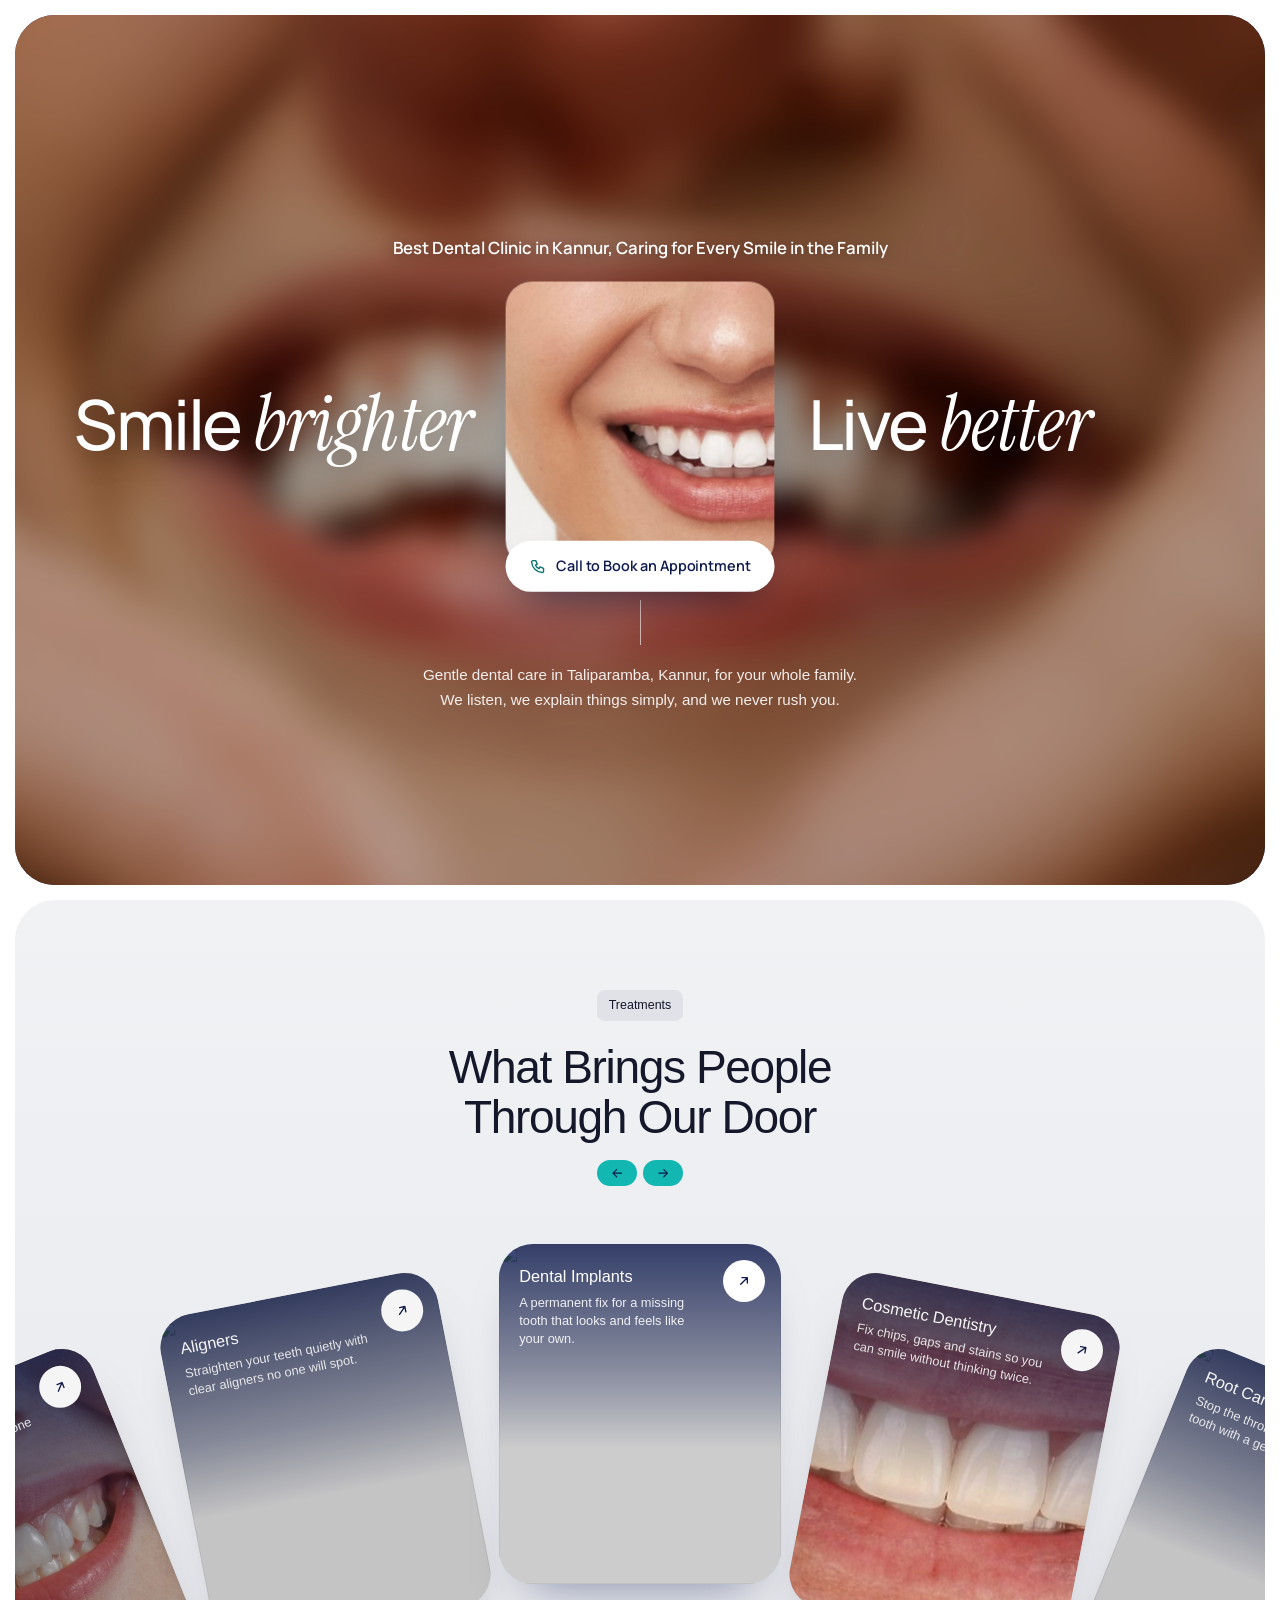
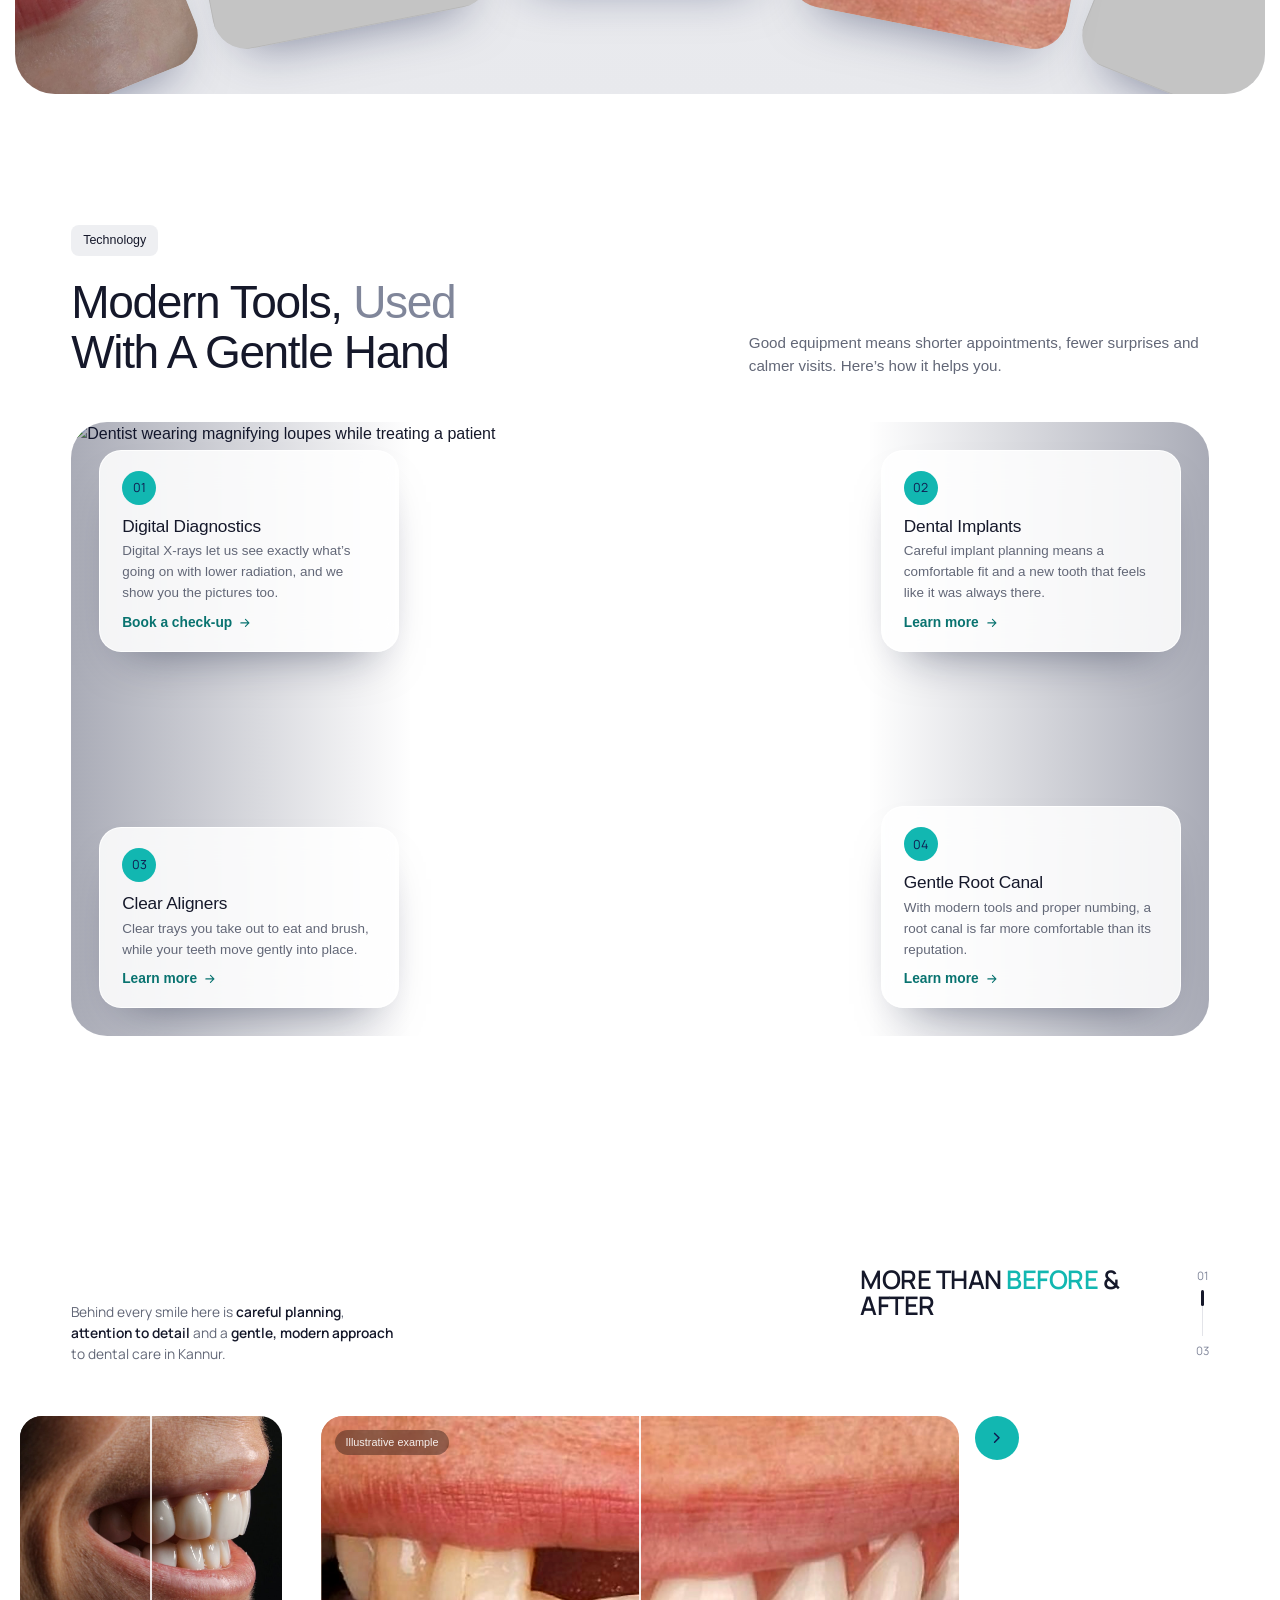
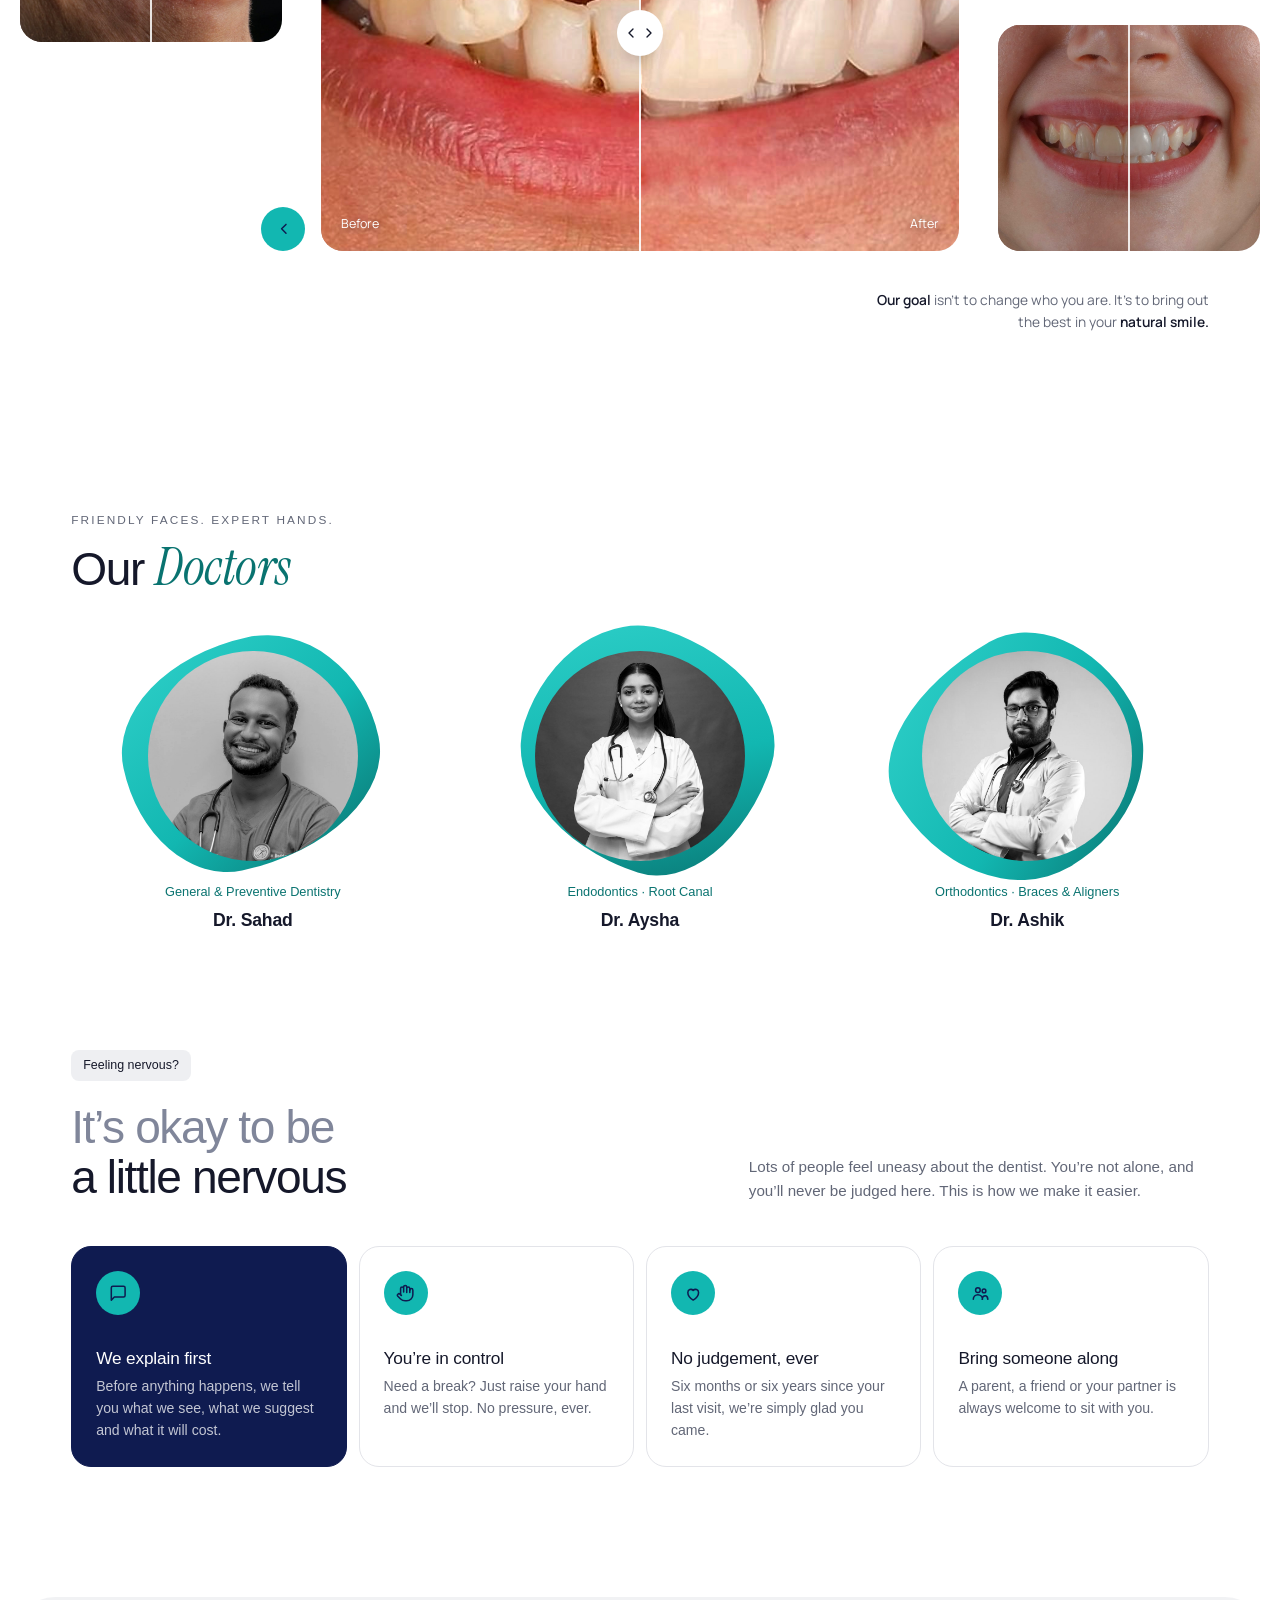
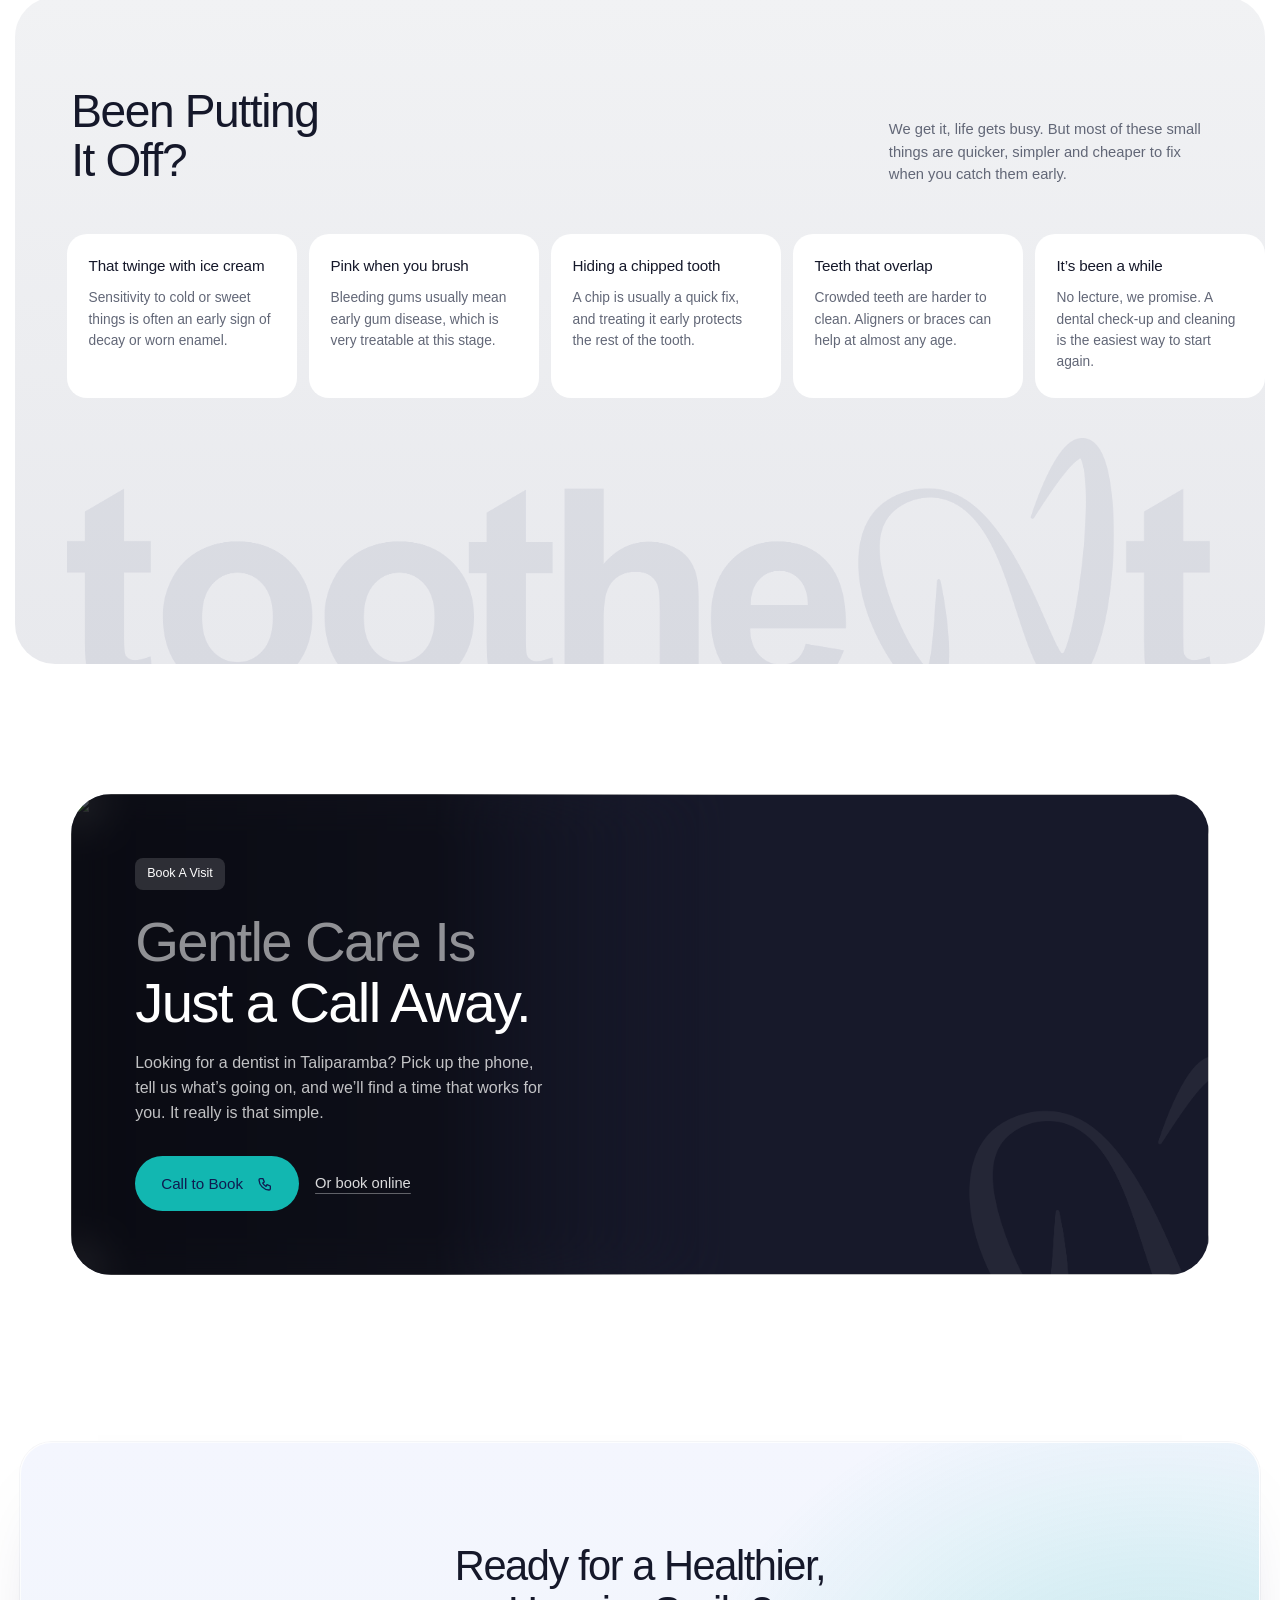
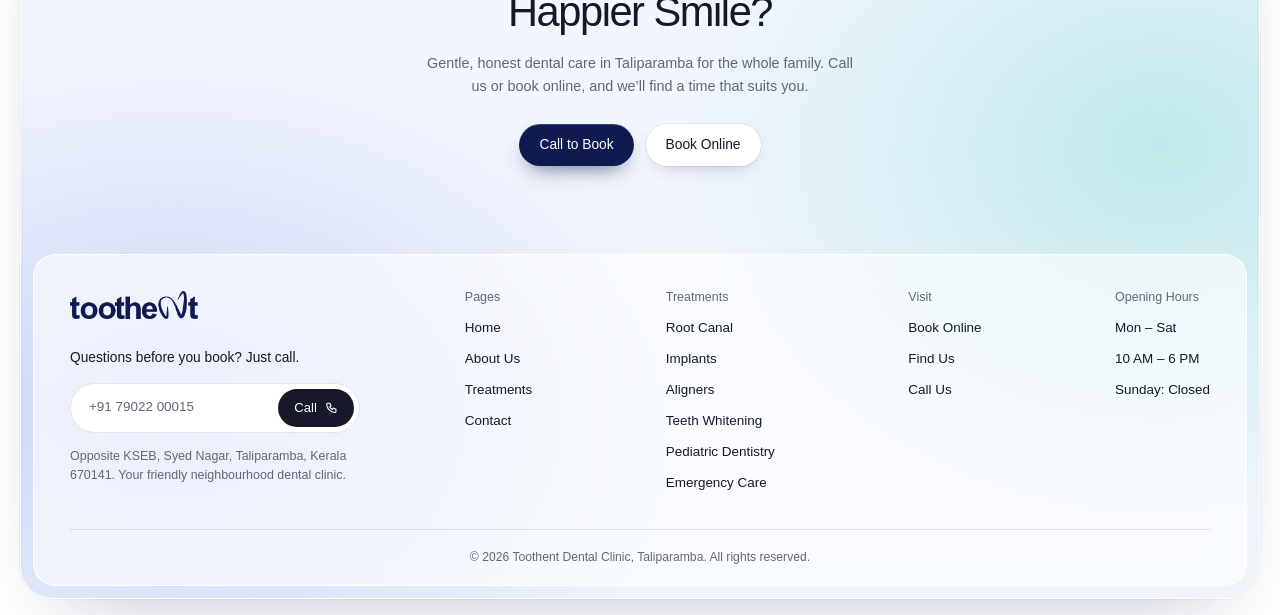
==== commit a557b6a1: "Merge remote-tracking branch 'origin/main'" ====
--- a/index.html
+++ b/index.html
@@ -187,7 +187,7 @@
               <img src="assets/doctors/placeholder-1.jpg" alt="Placeholder photo of a doctor" loading="lazy">
             </div>
             <h3 class="doc-dept">General &amp; Preventive Dentistry</h3>
-            <p class="doc-name">Dr. [Doctor Name]</p>
+            <p class="doc-name">Dr. Sahad</p>
           </article>
           <article class="doc reveal">
             <div class="doc-photo doc-photo--2">
@@ -196,7 +196,7 @@
               <img src="assets/doctors/placeholder-2.jpg" alt="Placeholder photo of a doctor" loading="lazy">
             </div>
             <h3 class="doc-dept">Endodontics &middot; Root Canal</h3>
-            <p class="doc-name">Dr. [Doctor Name]</p>
+            <p class="doc-name">Dr. Aysha</p>
           </article>
           <article class="doc reveal">
             <div class="doc-photo doc-photo--3">
@@ -205,7 +205,7 @@
               <img src="assets/doctors/placeholder-3.jpg" alt="Placeholder photo of a doctor" loading="lazy">
             </div>
             <h3 class="doc-dept">Orthodontics &middot; Braces &amp; Aligners</h3>
-            <p class="doc-name">Dr. [Doctor Name]</p>
+            <p class="doc-name">Dr. Ashik</p>
           </article>
         </div>
       </div>
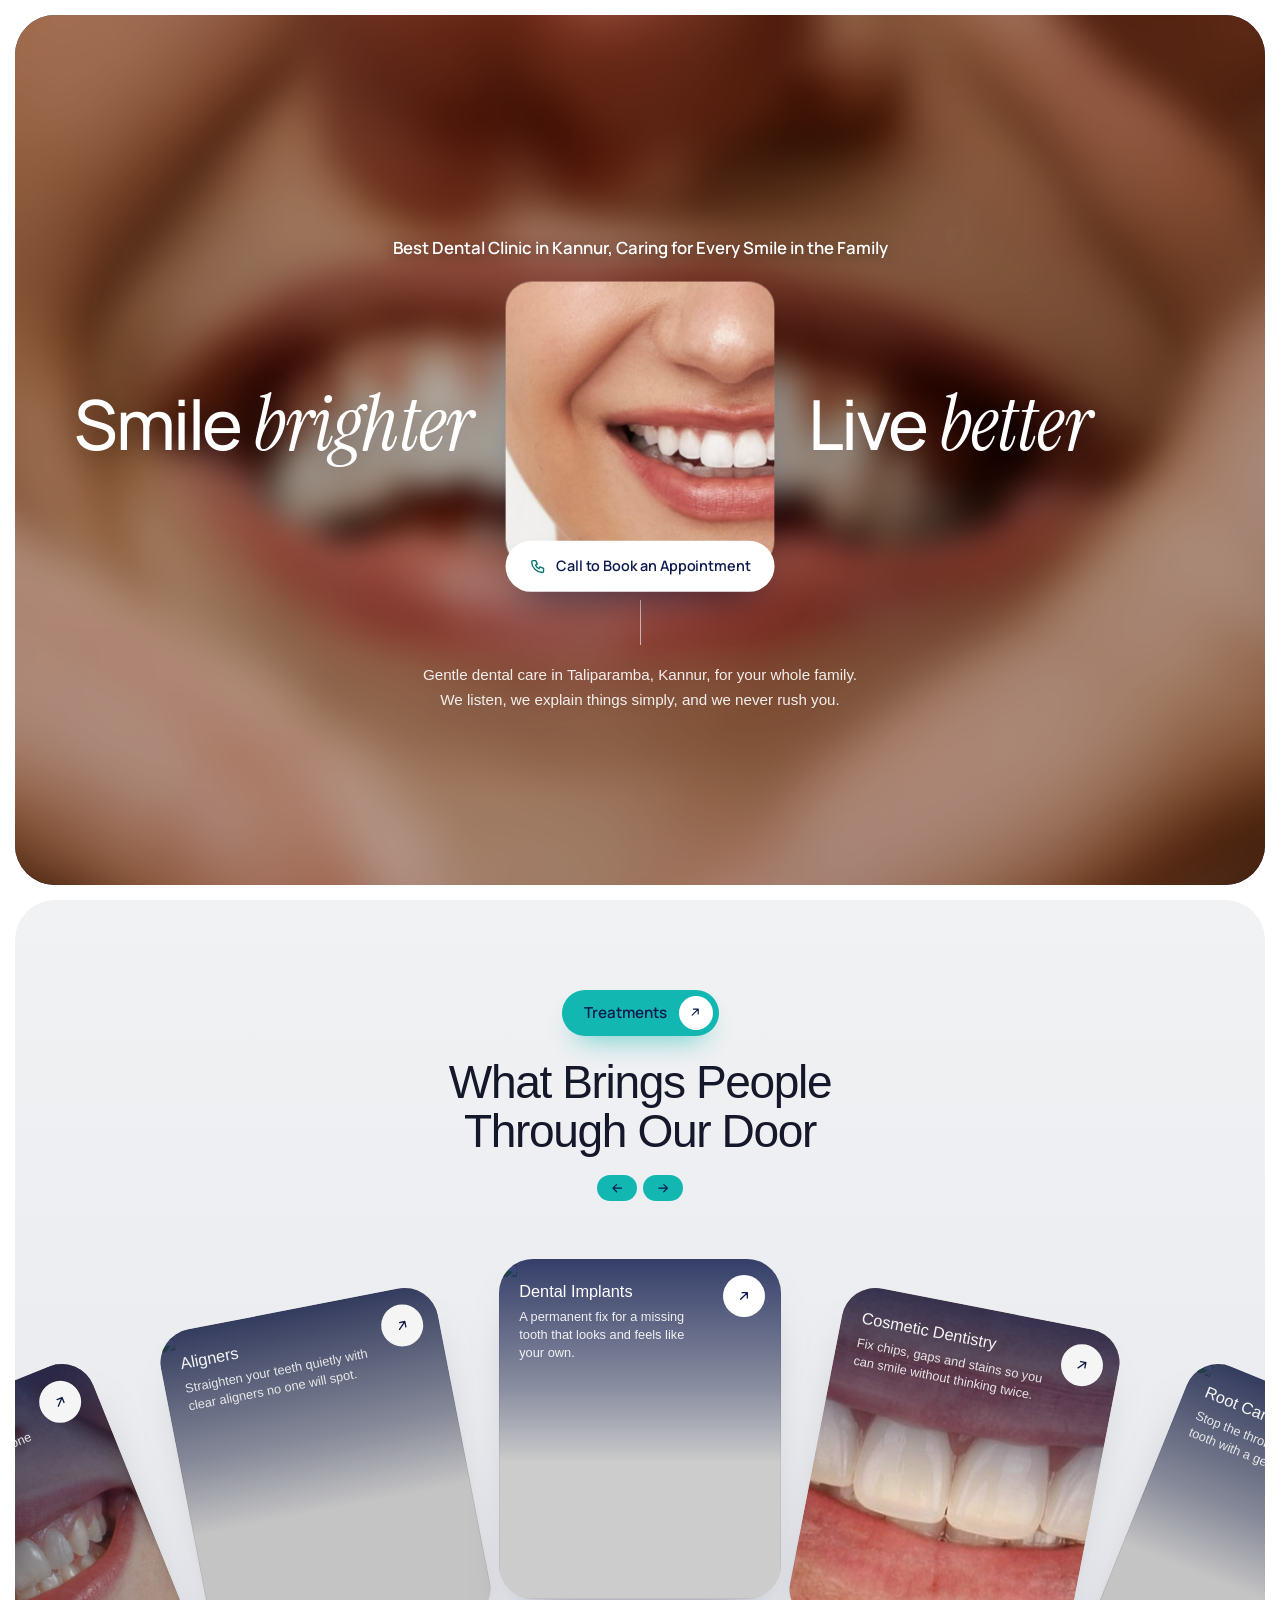
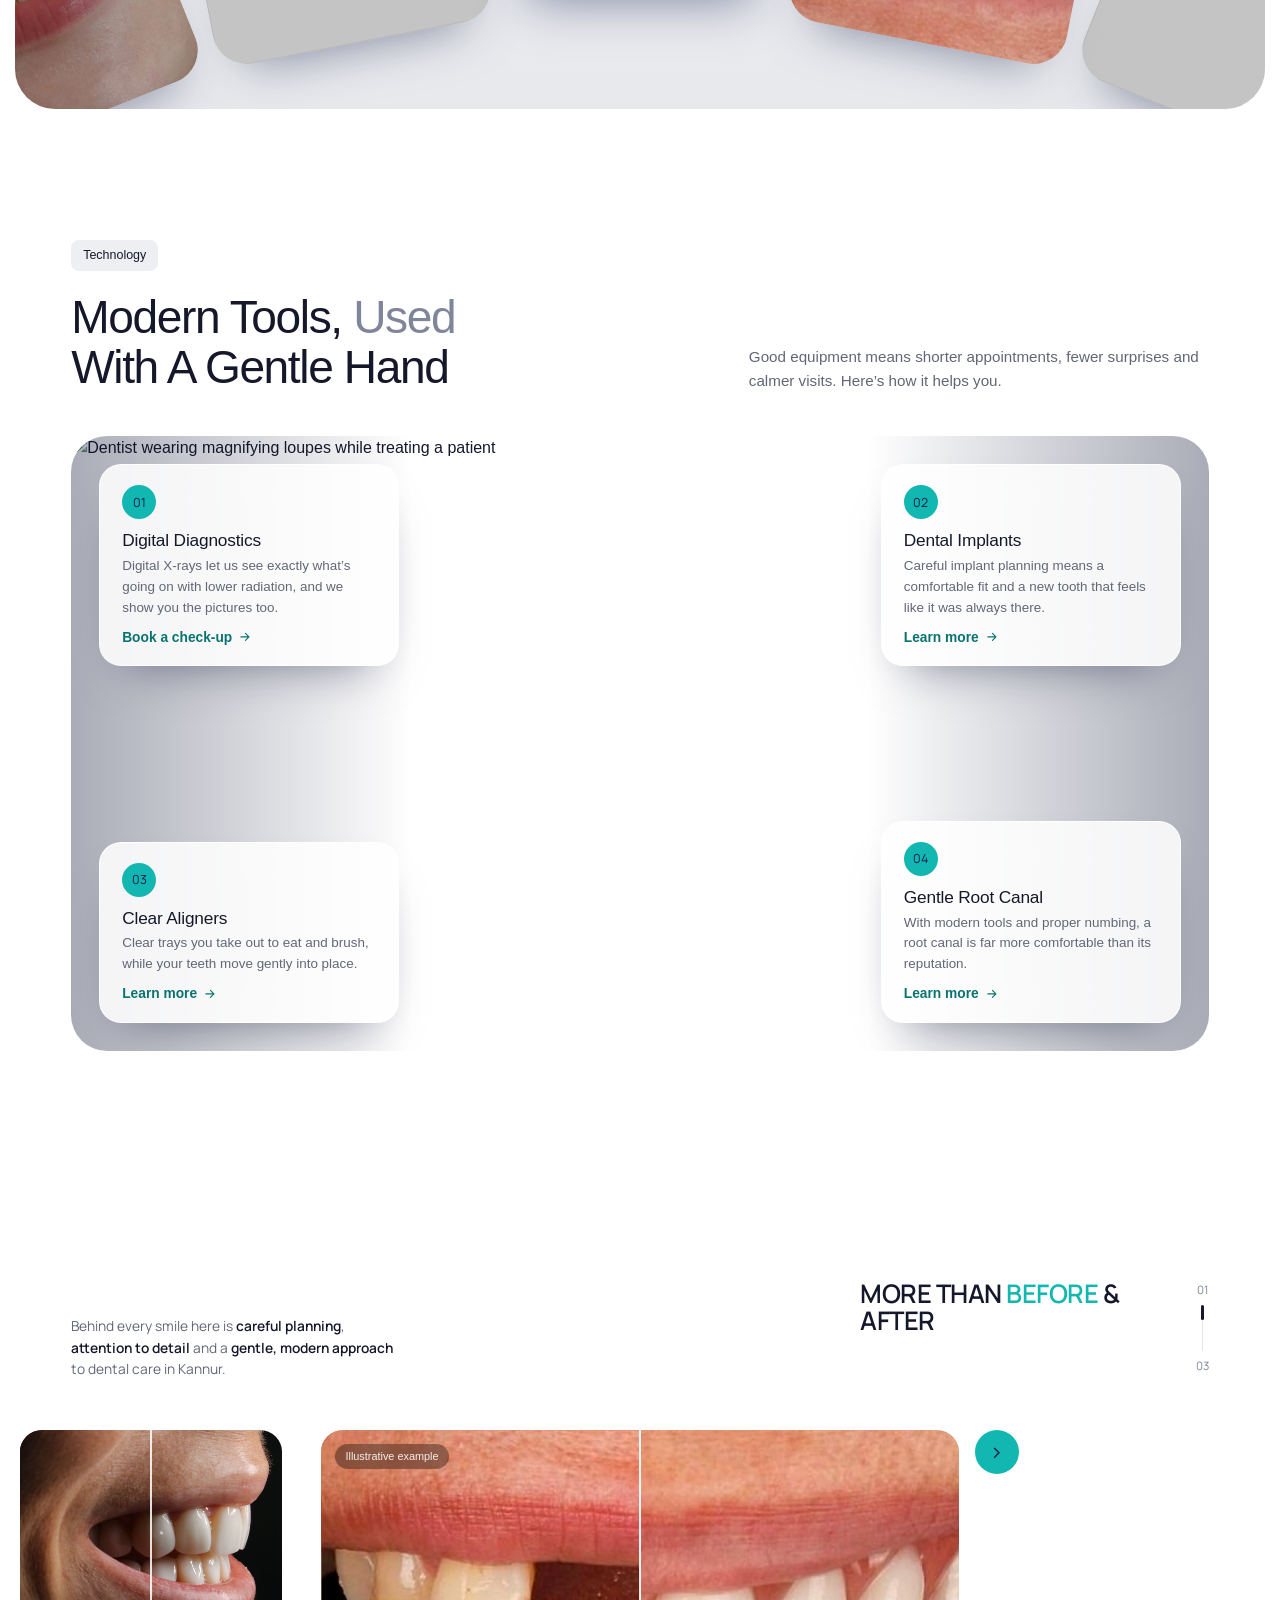
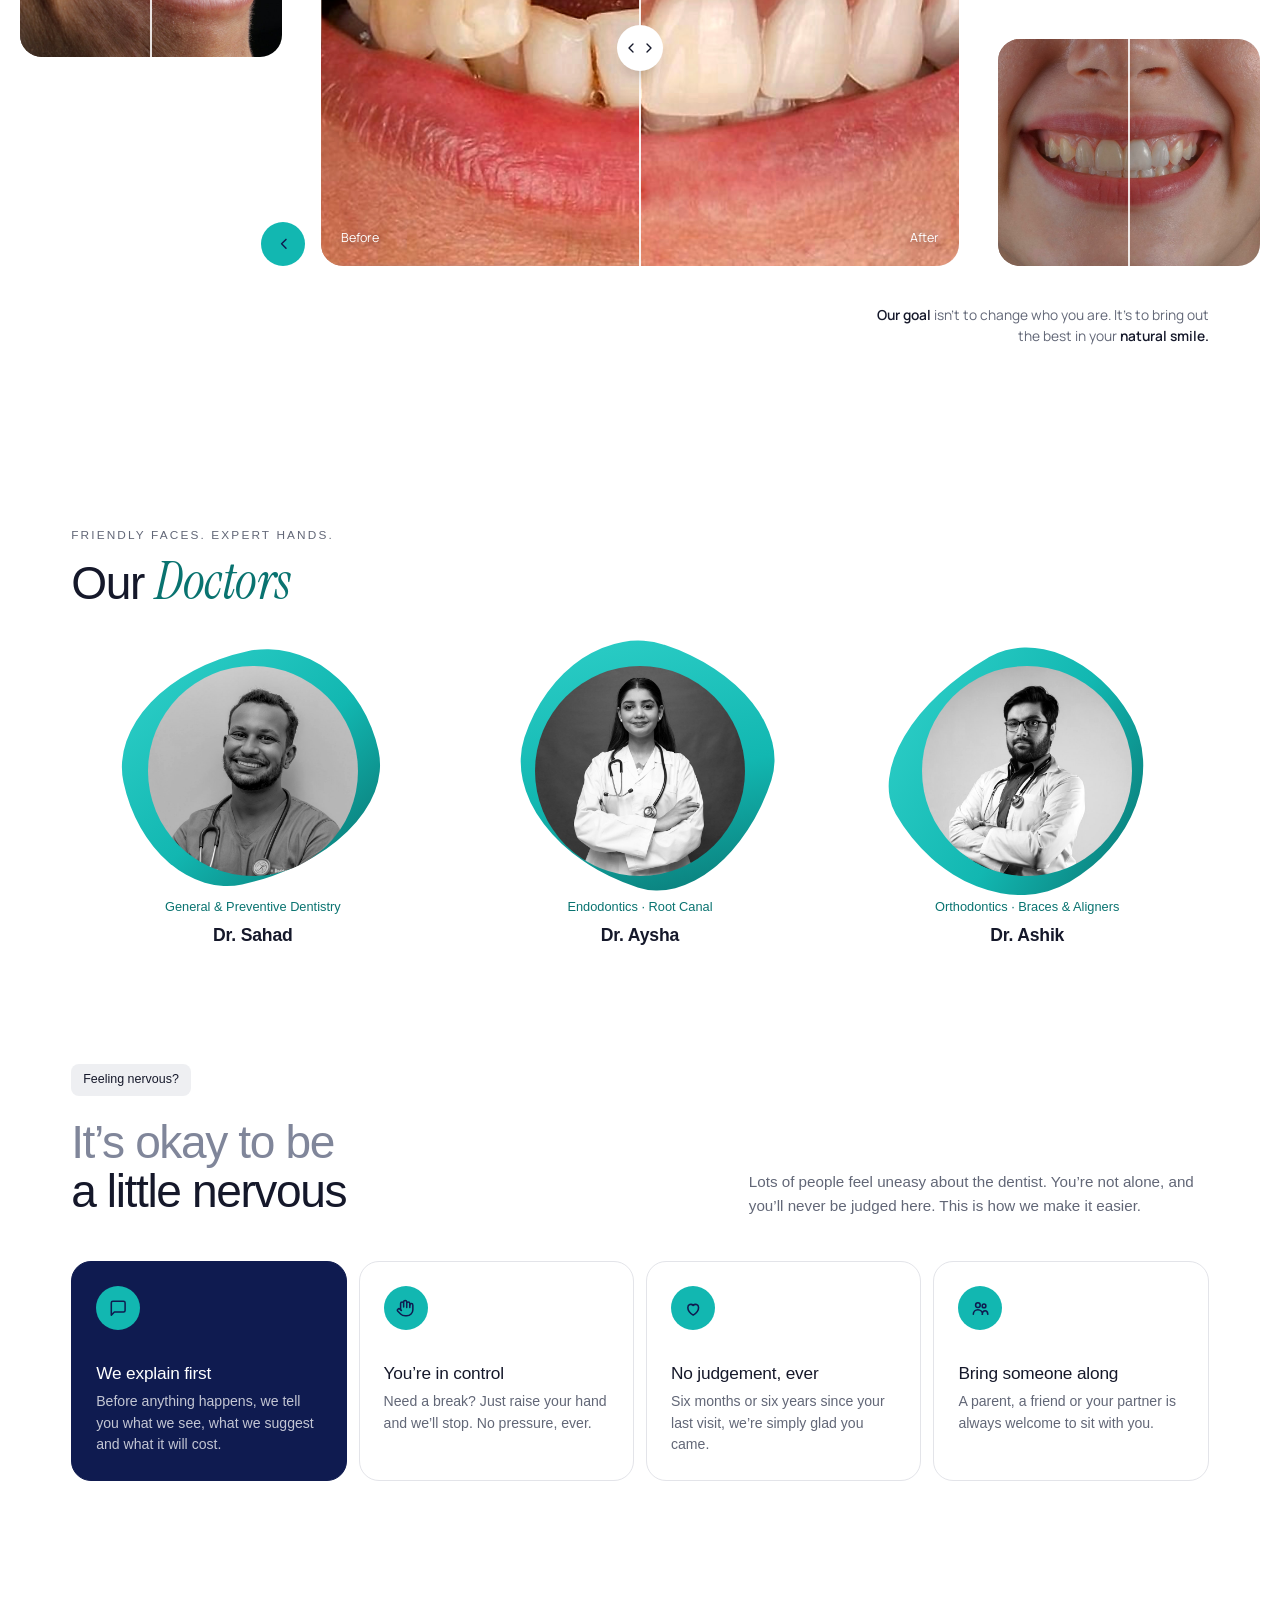
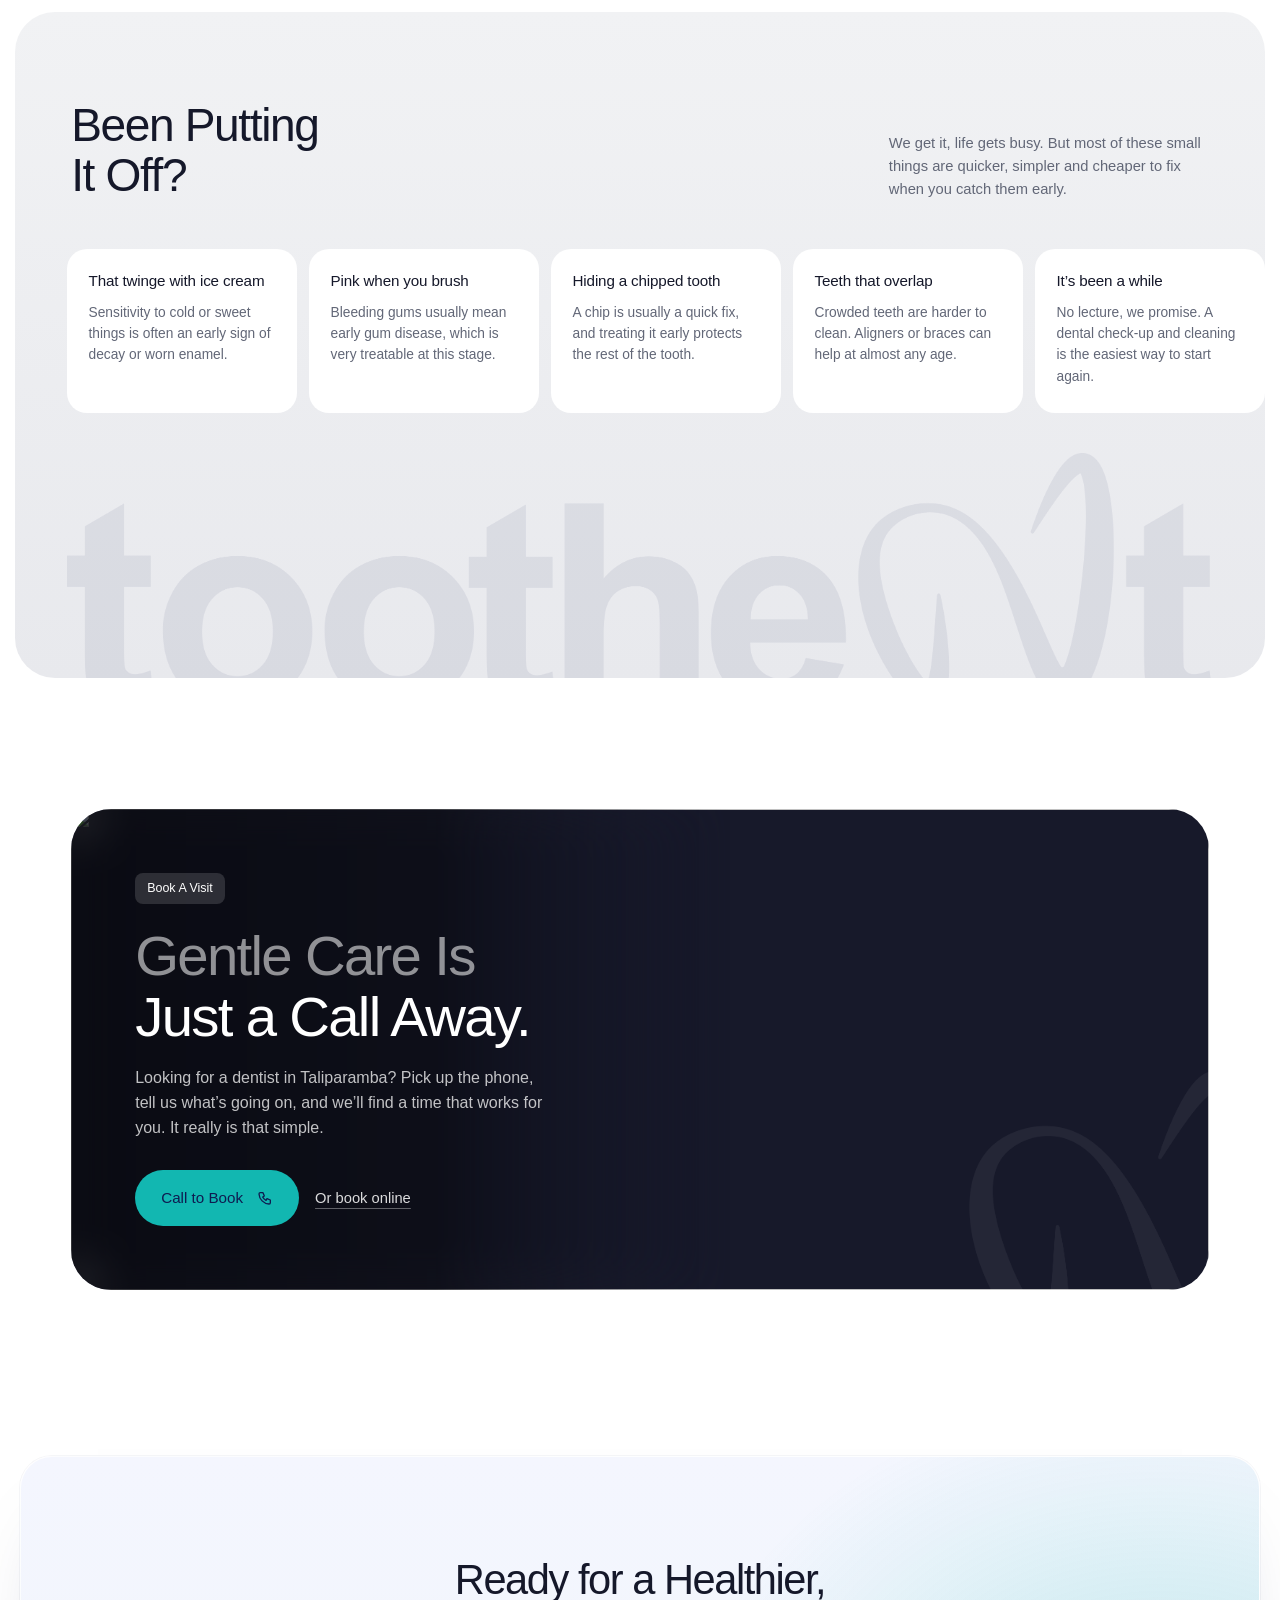
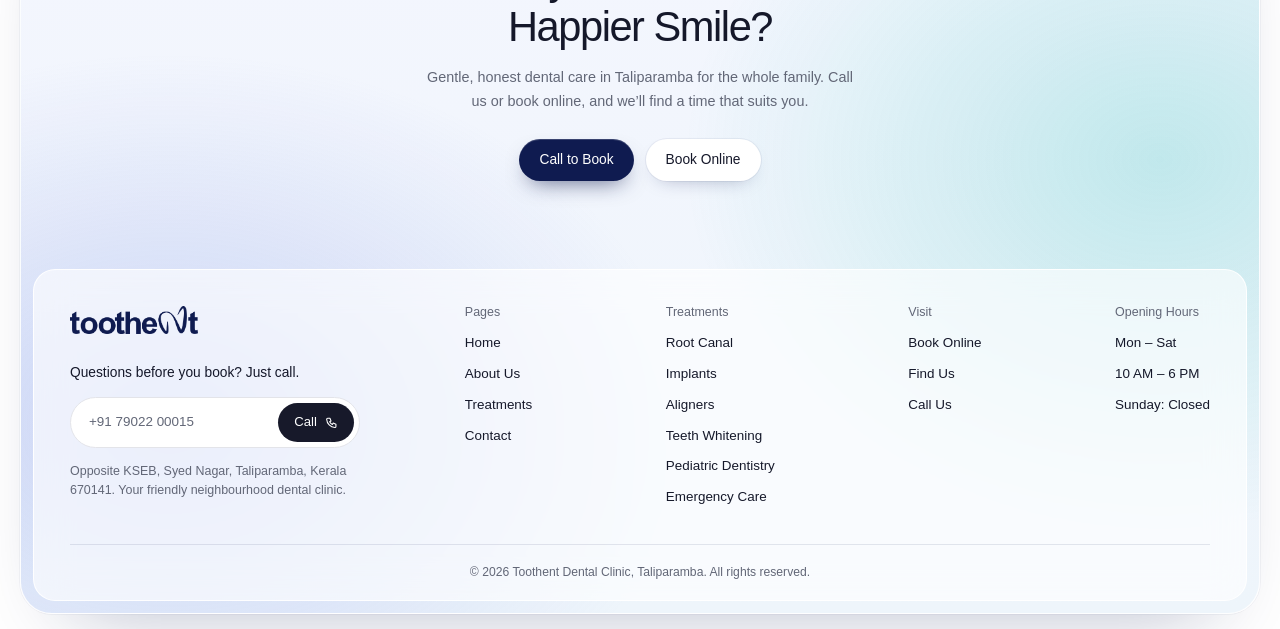
==== commit b9d80b1f: "Make the Treatments link a prominent button Co-Authored-By: Claude Opus 5.5 <noreply@anthropic.com>" ====
--- a/index.html
+++ b/index.html
@@ -58,7 +58,7 @@
     <!-- ============ SERVICES FAN ============ -->
     <section class="panel fan-panel">
       <div class="container reveal">
-        <a href="treatments.html" class="tag tag--link">Treatments</a>
+        <a href="treatments.html" class="tag tag--link">Treatments <span class="tag-go"><svg viewBox="0 0 24 24" aria-hidden="true"><path d="M7 17L17 7M9 7h8v8"/></svg></span></a>
         <h2 class="h2">What Brings People<br>Through Our Door</h2>
         <div class="mini-arrows">
           <button type="button" data-fan-prev aria-label="Previous treatment"><svg viewBox="0 0 24 24" aria-hidden="true"><path d="M19 12H5M11 6l-6 6 6 6"/></svg></button>
--- a/css/styles.css
+++ b/css/styles.css
@@ -58,8 +58,11 @@
   border-radius: 8px; background: rgba(15, 27, 80, .07); color: var(--ink); font-size: .78rem;
 }
 .tag--glass { background: rgba(255, 255, 255, .14); color: var(--white); }
-.tag--link { transition: background-color .25s, color .25s; }
-.tag--link:hover { background: var(--teal); color: var(--navy); }
+/* a tag that is a real link: reads as a button */
+.tag--link { gap: 12px; padding: 6px 6px 6px 22px; border-radius: var(--pill); background: var(--teal); color: var(--navy); font-family: var(--font-nav); font-size: .95rem; font-weight: 600; box-shadow: 0 14px 28px -14px rgba(18, 183, 177, .8); transition: background-color .25s, color .25s, transform .25s var(--ease); }
+.tag-go { display: grid; place-items: center; width: 34px; height: 34px; border-radius: 50%; background: var(--white); color: var(--navy); font-size: .9rem; transition: transform .25s var(--ease); }
+.tag--link:hover { background: var(--navy); color: var(--white); transform: translateY(-2px); }
+.tag--link:hover .tag-go { transform: rotate(45deg); }
 h3.tag { letter-spacing: normal; line-height: 1.55; } /* tags used as headings keep the tag look */
 .h2 { font-size: clamp(1.9rem, 3.6vw, 2.9rem); color: var(--ink); }
 .lead { color: var(--muted); max-width: 460px; font-size: .95rem; }
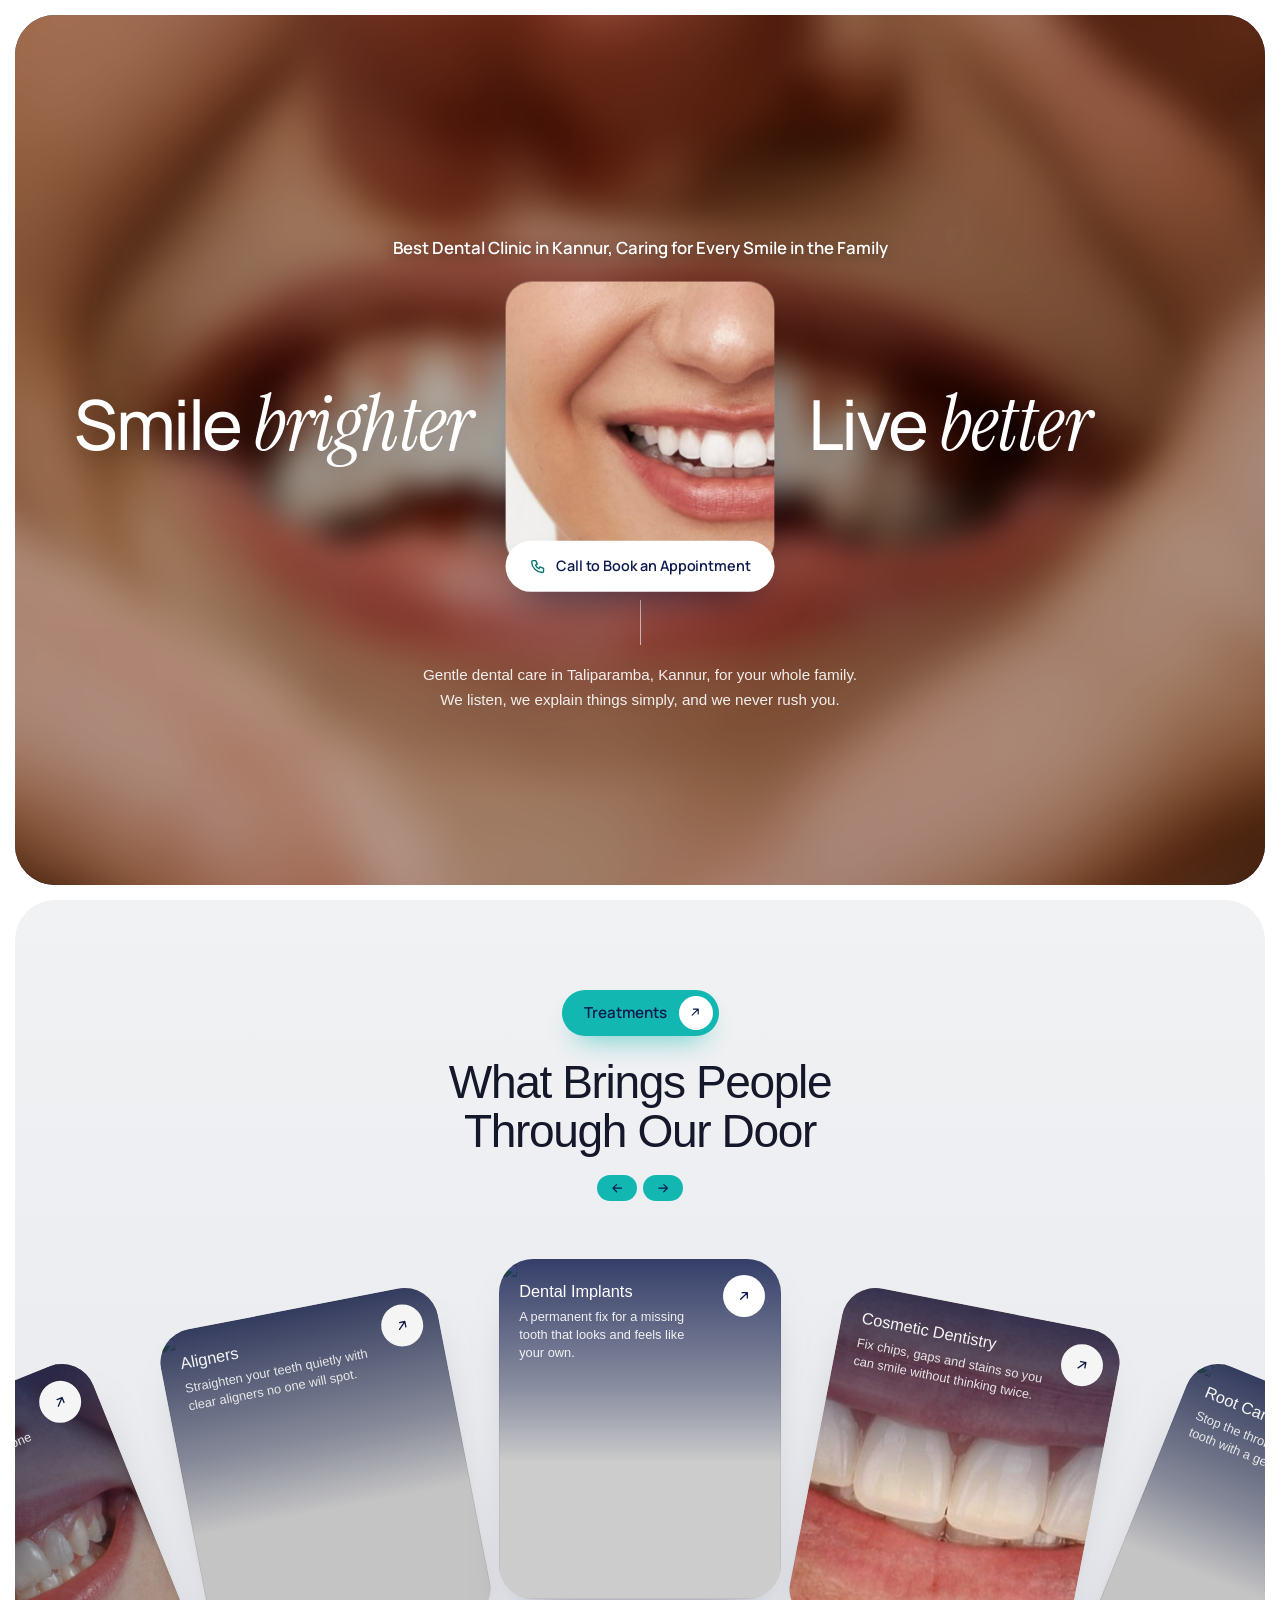
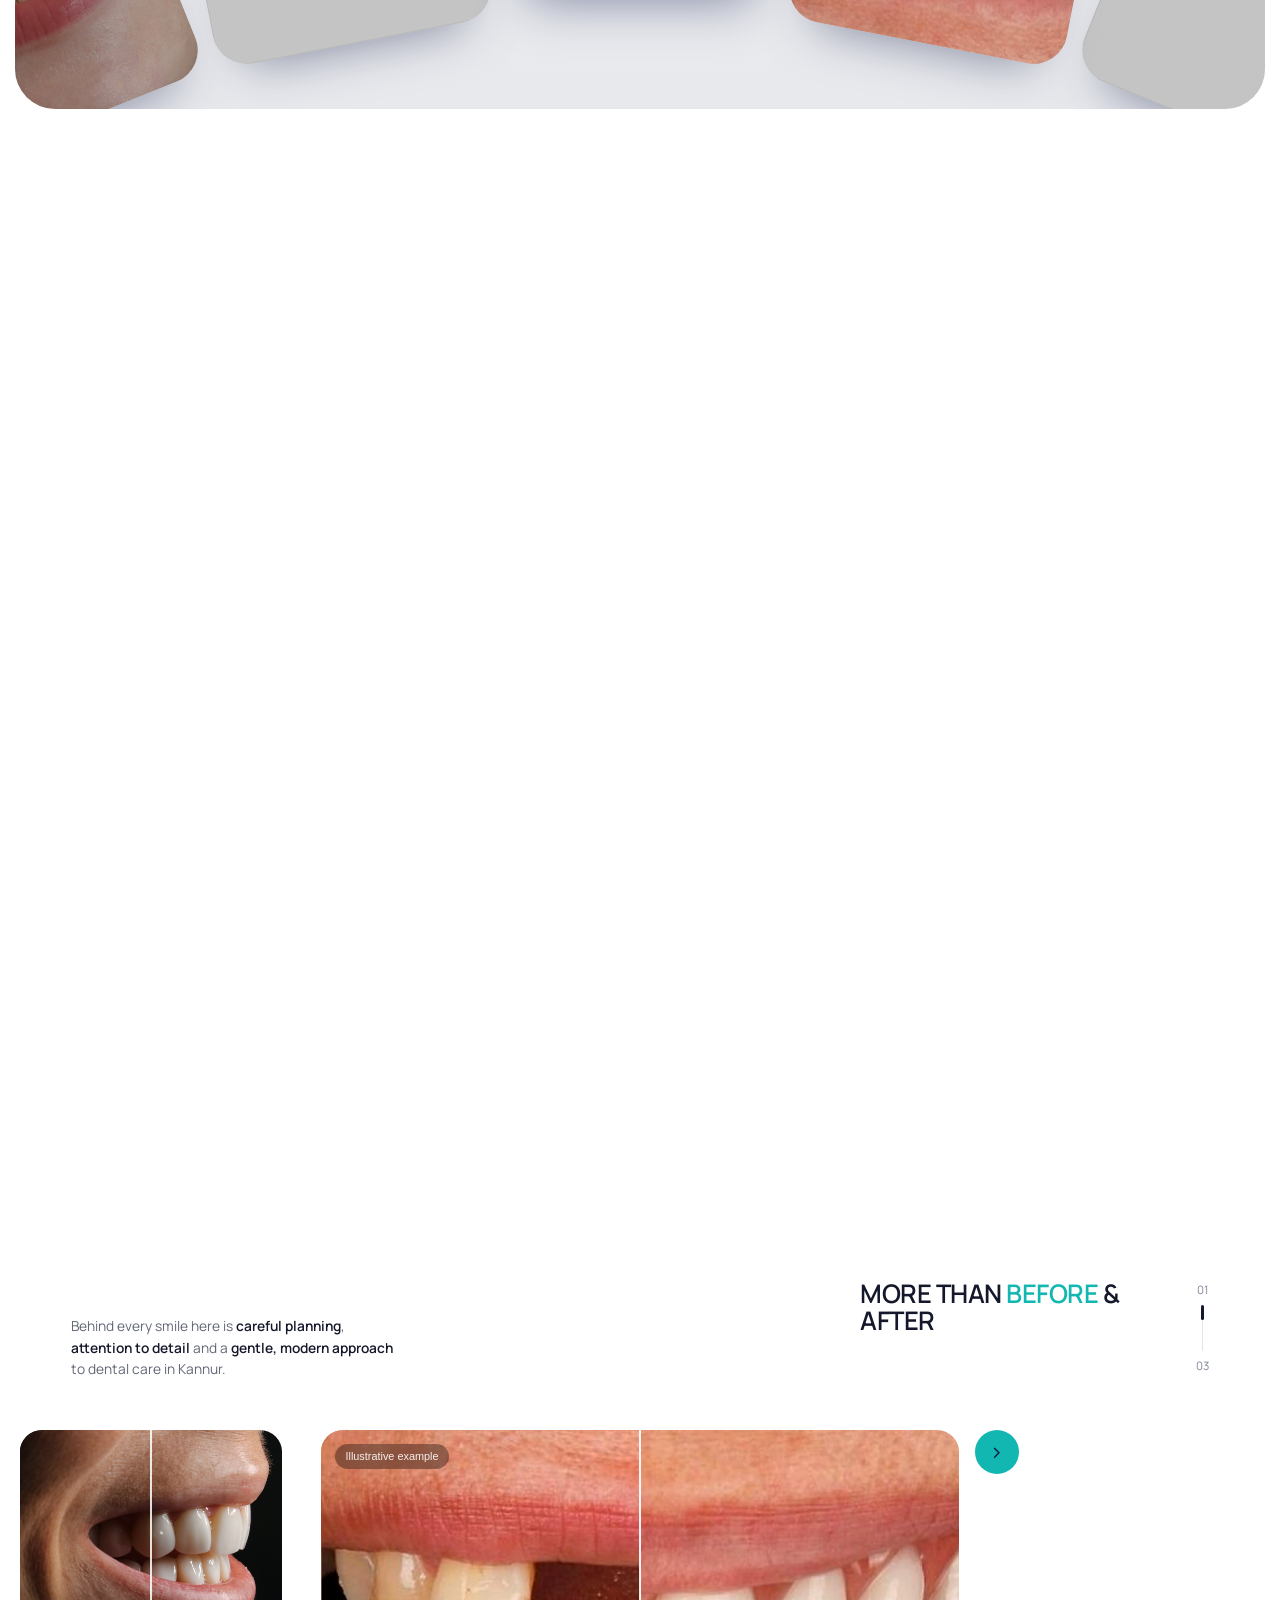
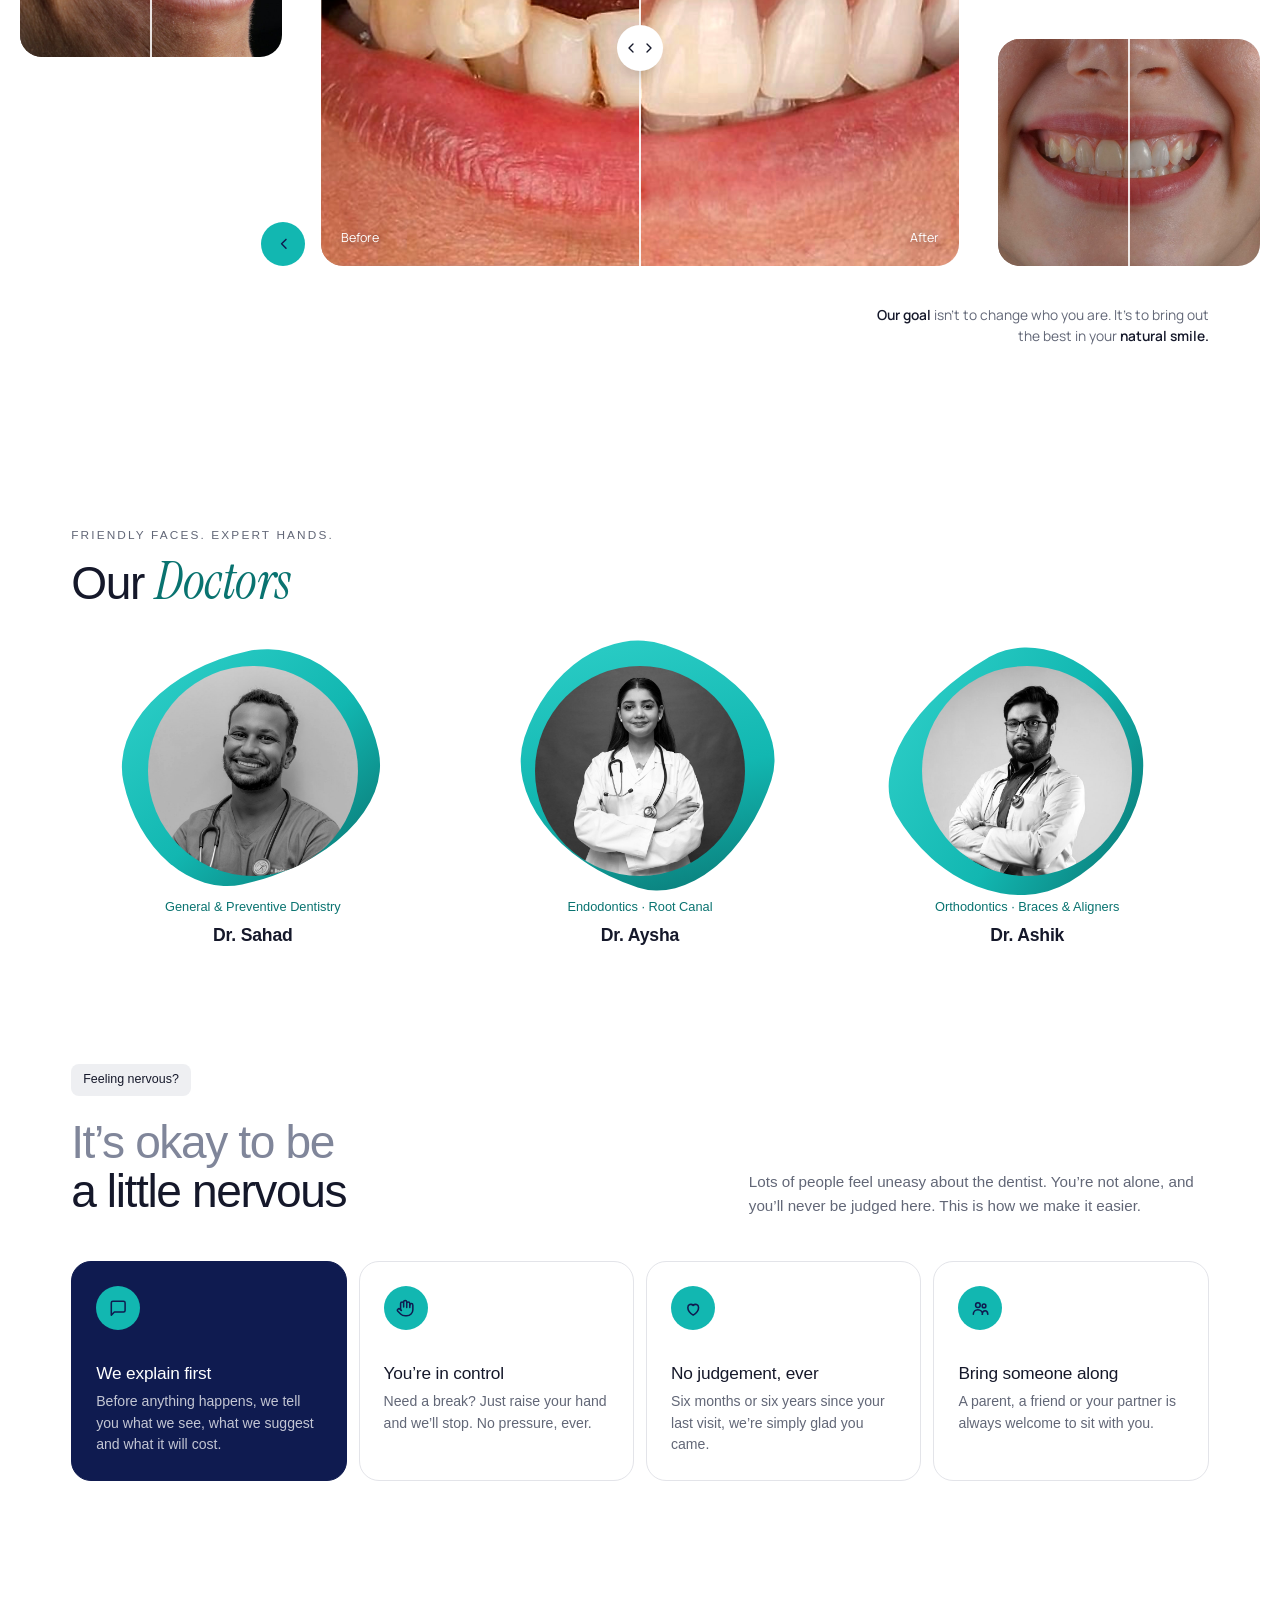
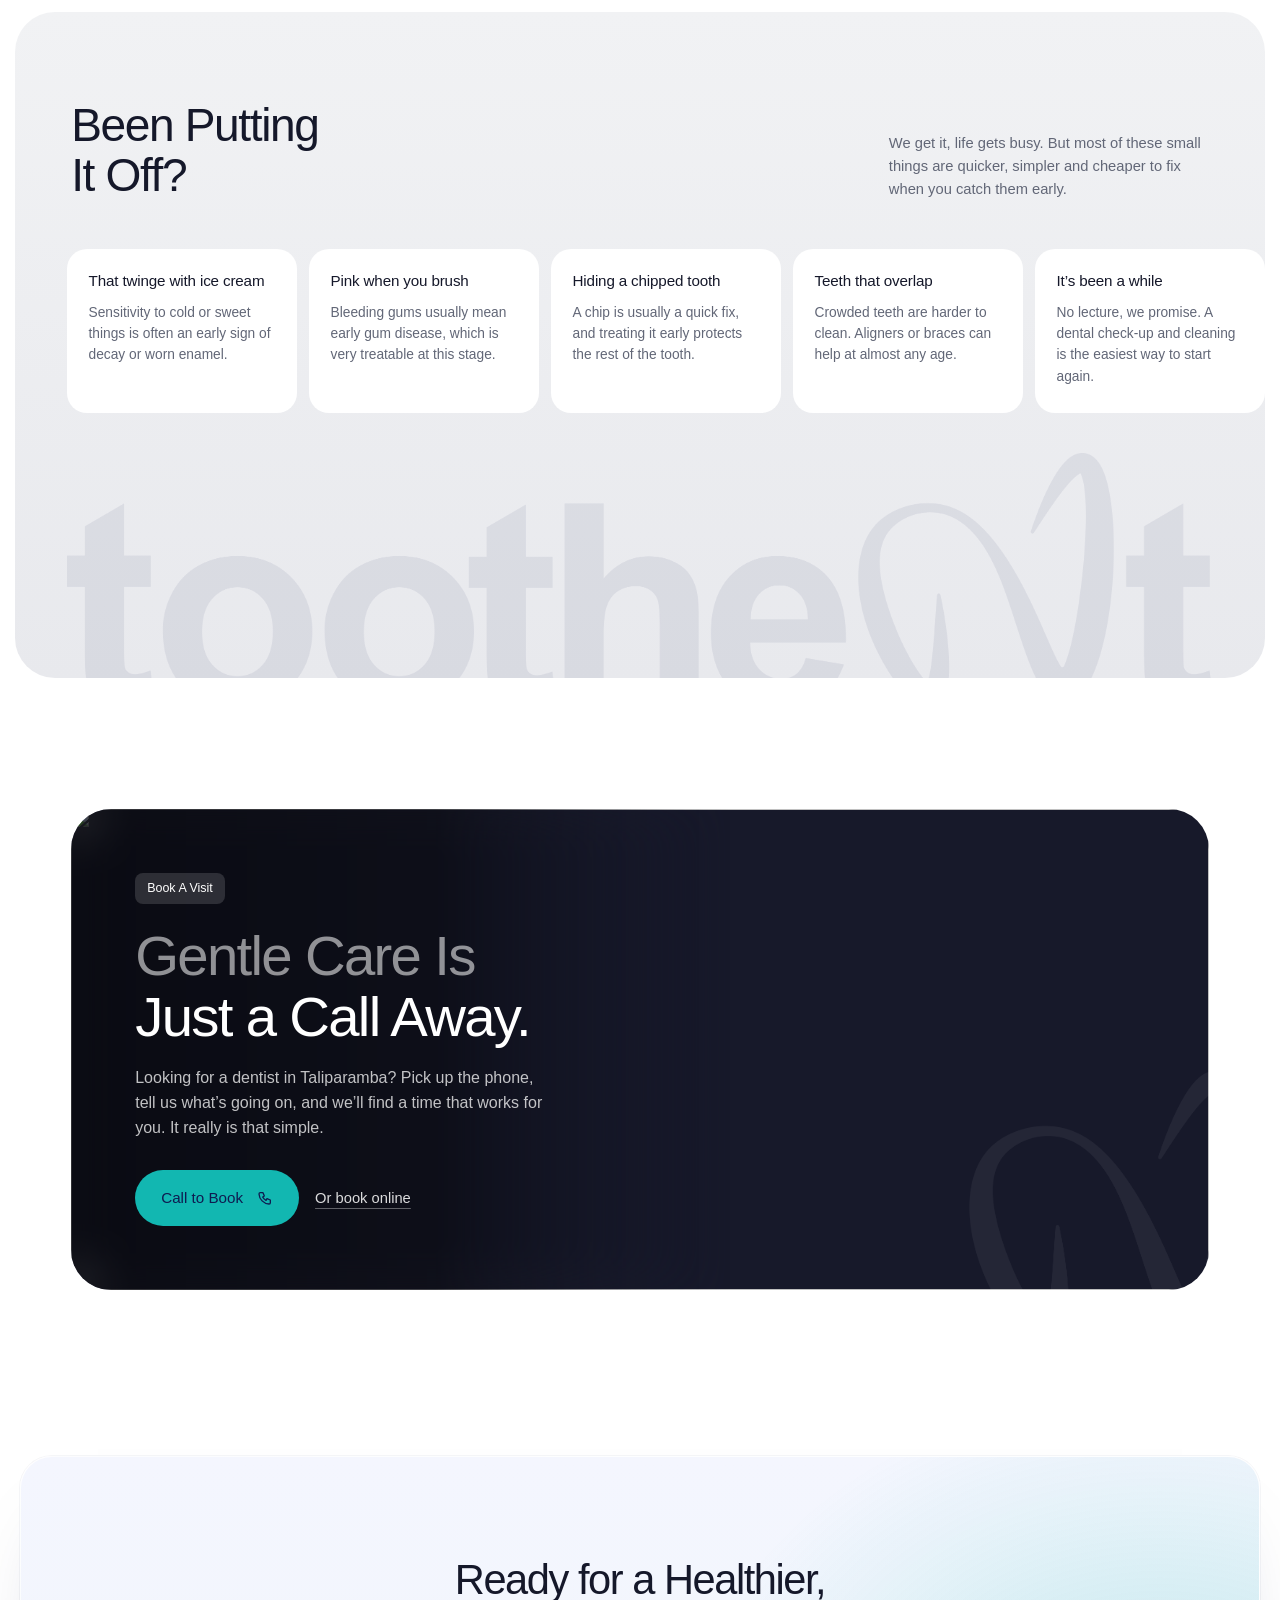
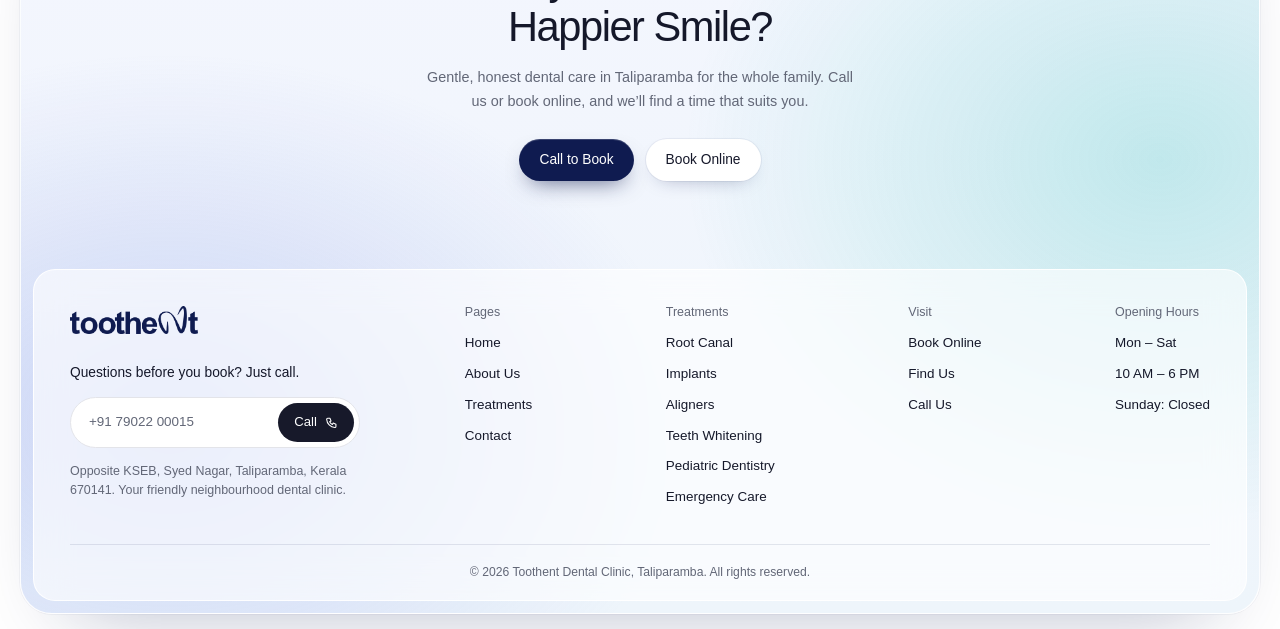
==== commit 6154f9ba: "Add version numbers to the stylesheet and script links Makes browsers fetch the latest files instead" ====
--- a/index.html
+++ b/index.html
@@ -9,7 +9,7 @@
   <link rel="preconnect" href="https://fonts.googleapis.com">
   <link rel="preconnect" href="https://fonts.gstatic.com" crossorigin>
   <link rel="stylesheet" href="https://fonts.googleapis.com/css2?family=Instrument+Serif:ital@1&family=Manrope:wght@500;600&display=swap">
-  <link rel="stylesheet" href="css/styles.css">
+  <link rel="stylesheet" href="css/styles.css?v=20261102">
   <link rel="canonical" href="https://toothent.com/">
 </head>
 <body>
@@ -357,6 +357,6 @@
     </div>
   </footer>
 
-  <script src="js/main.js"></script>
+  <script src="js/main.js?v=20261102"></script>
 </body>
 </html>
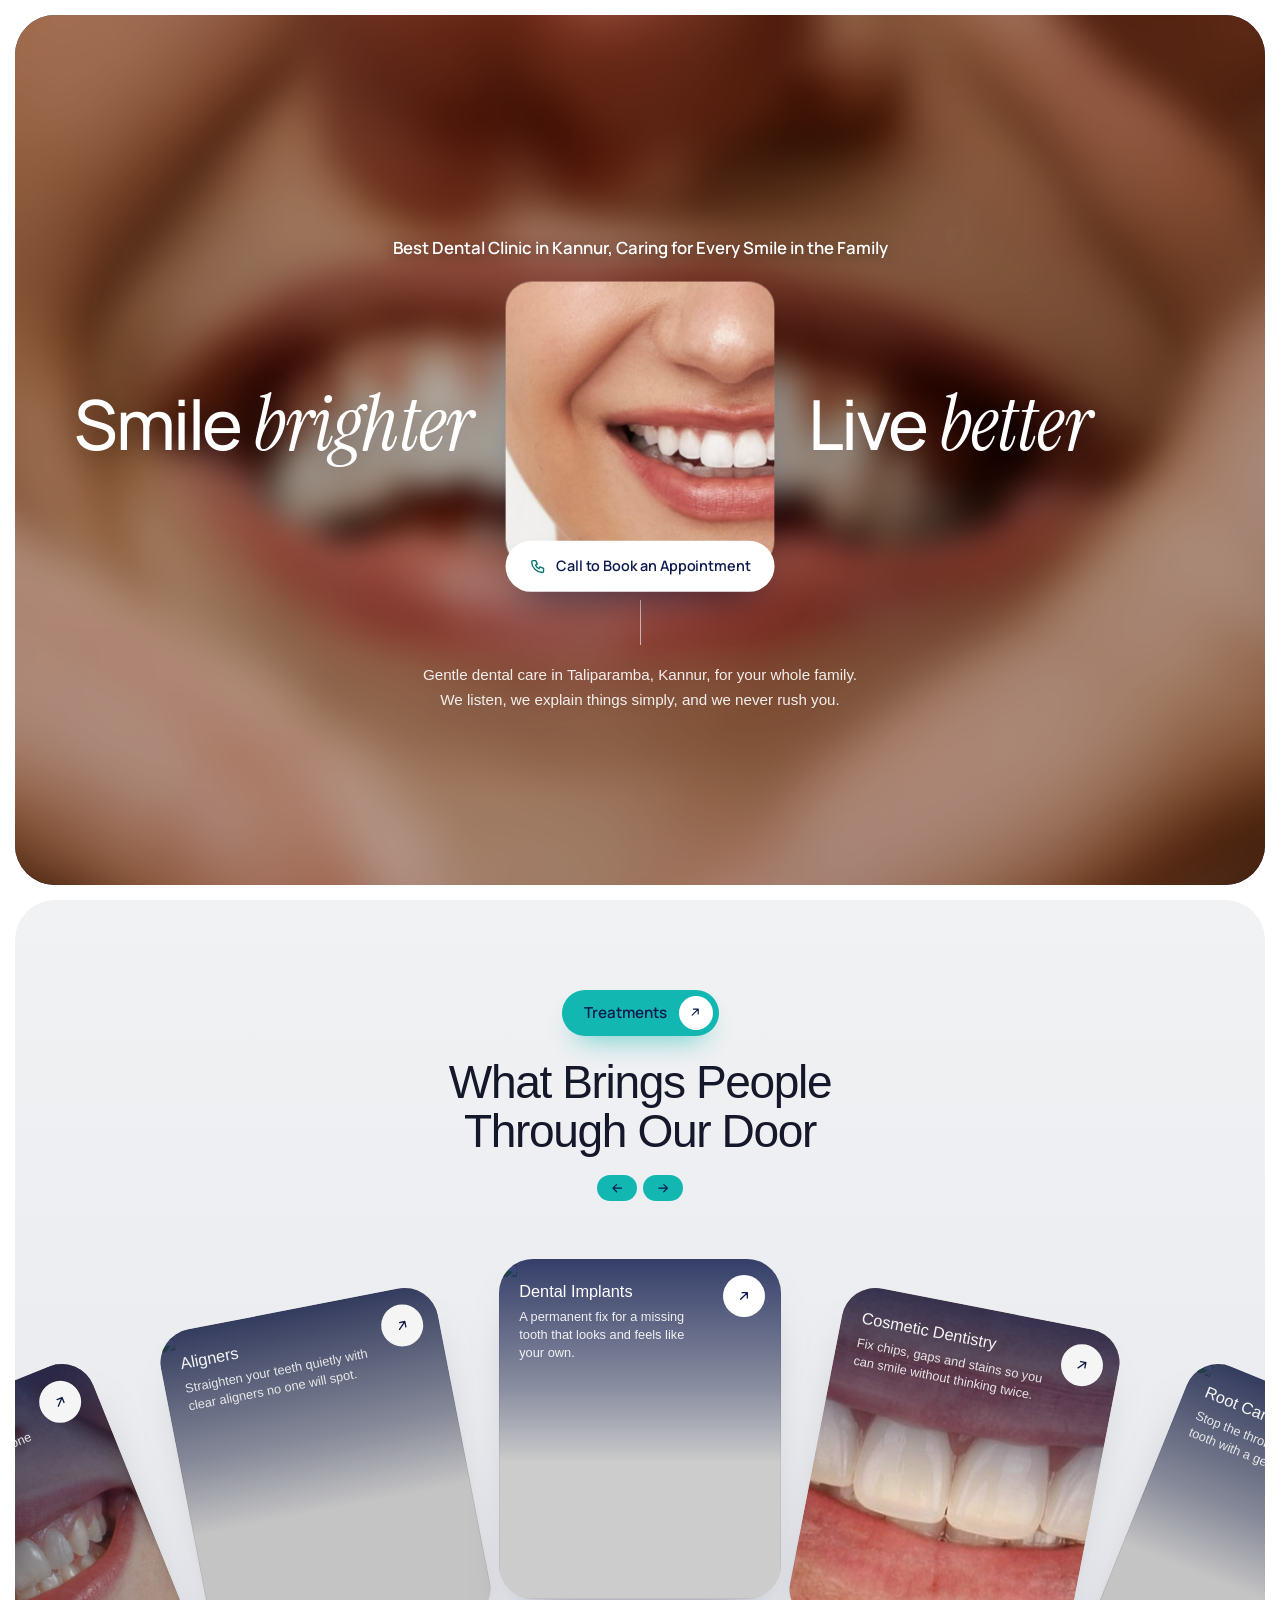
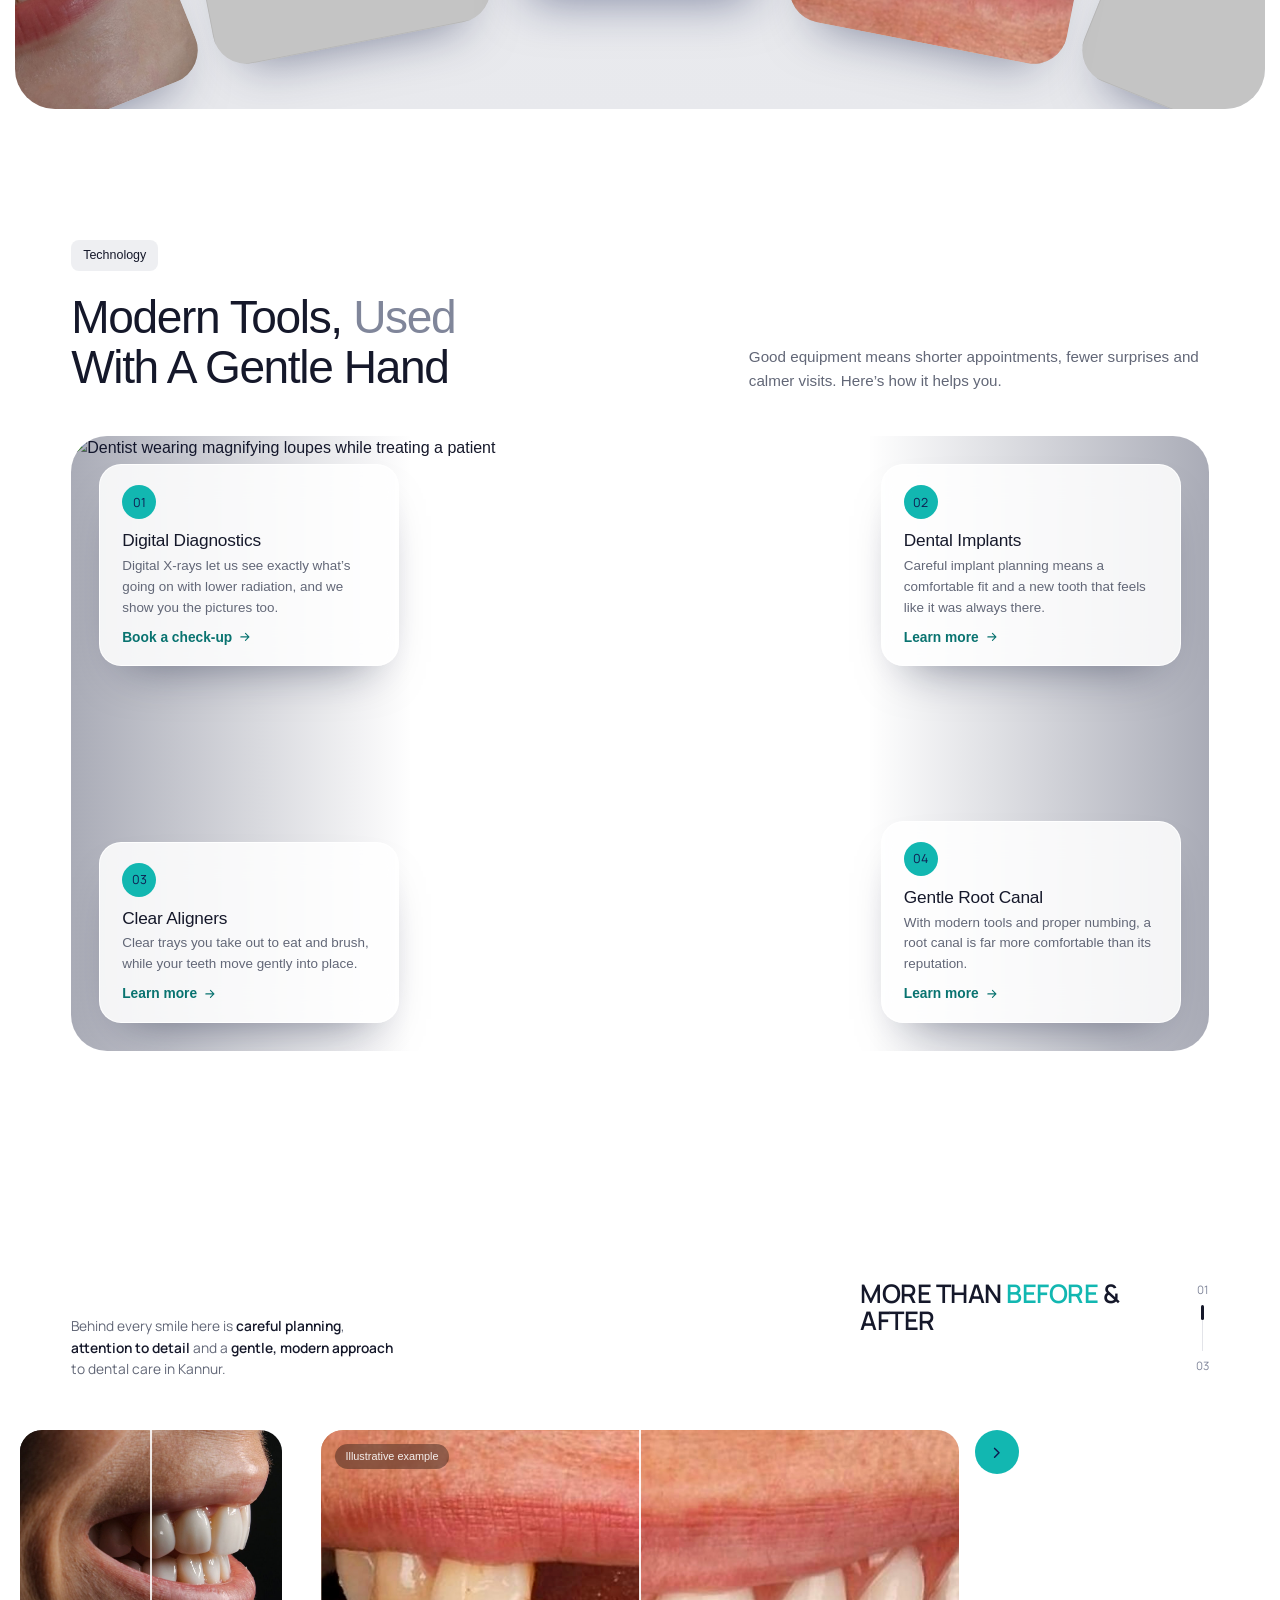
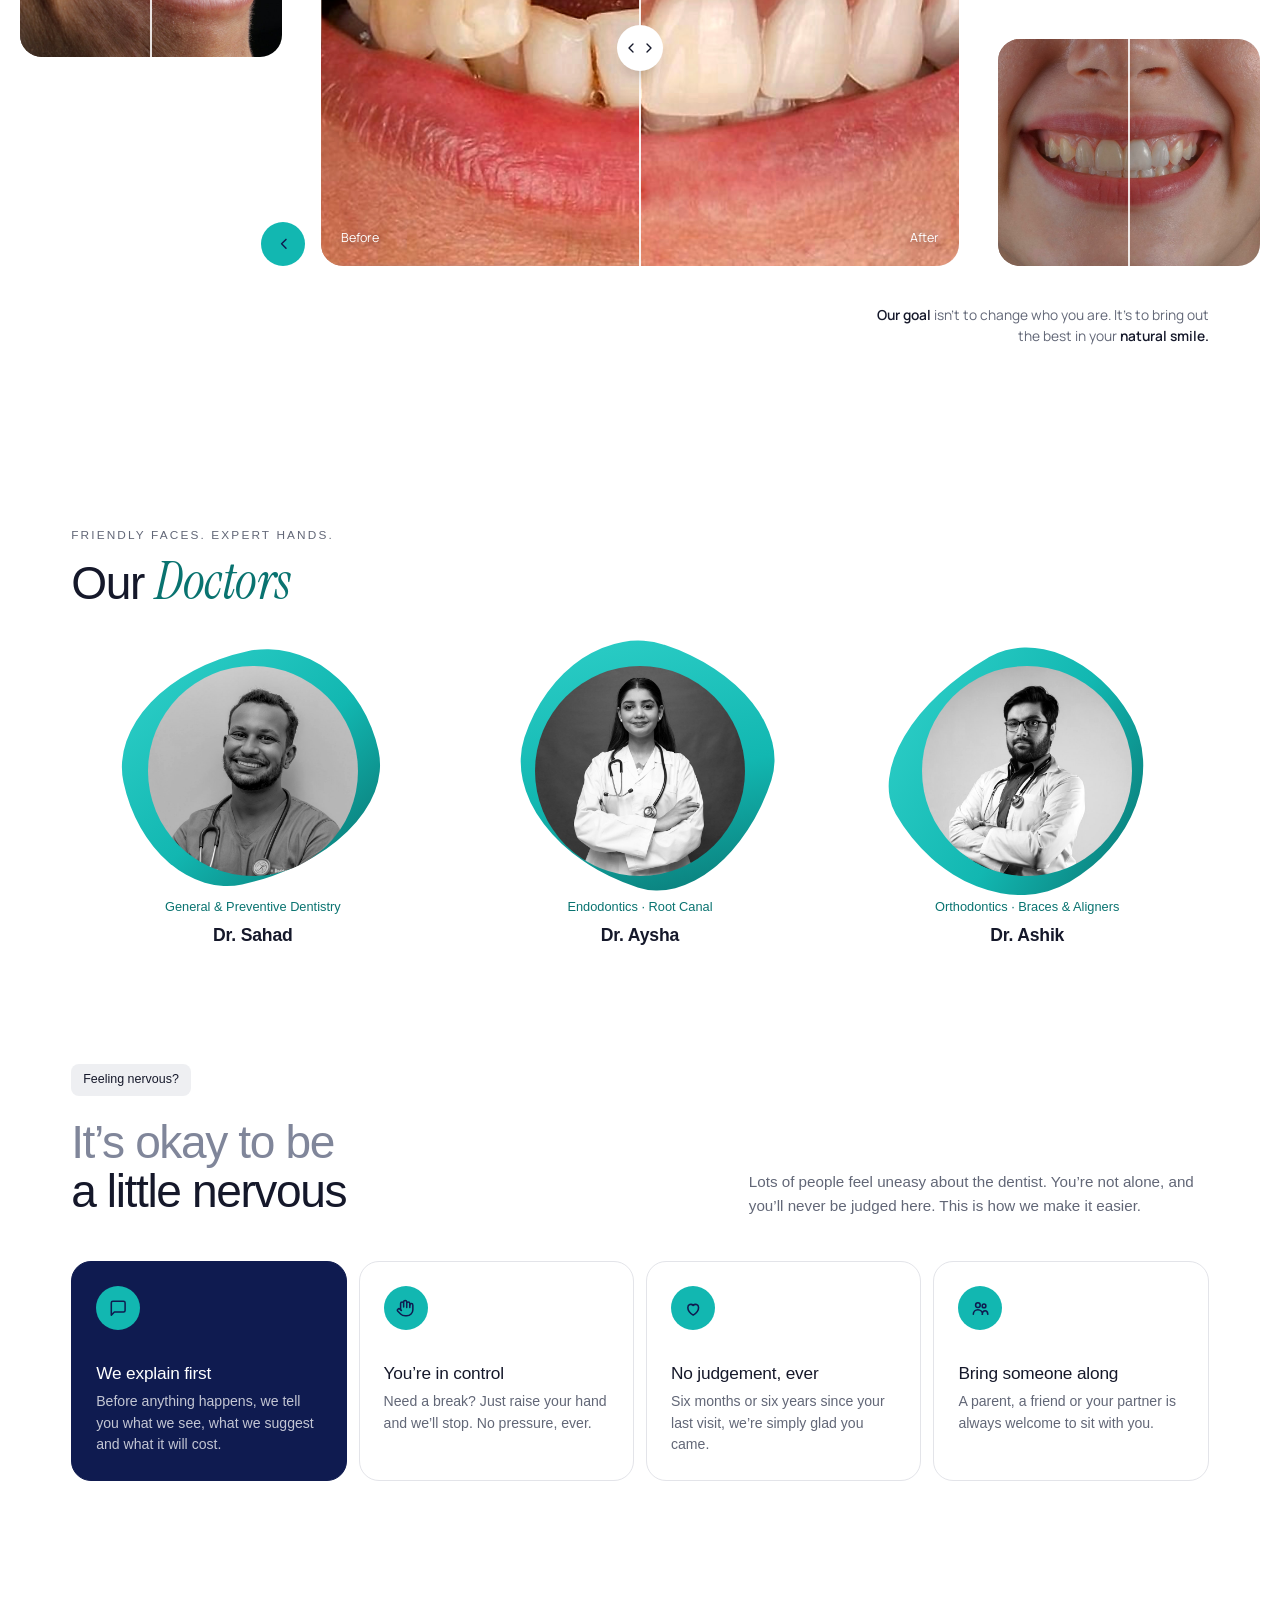
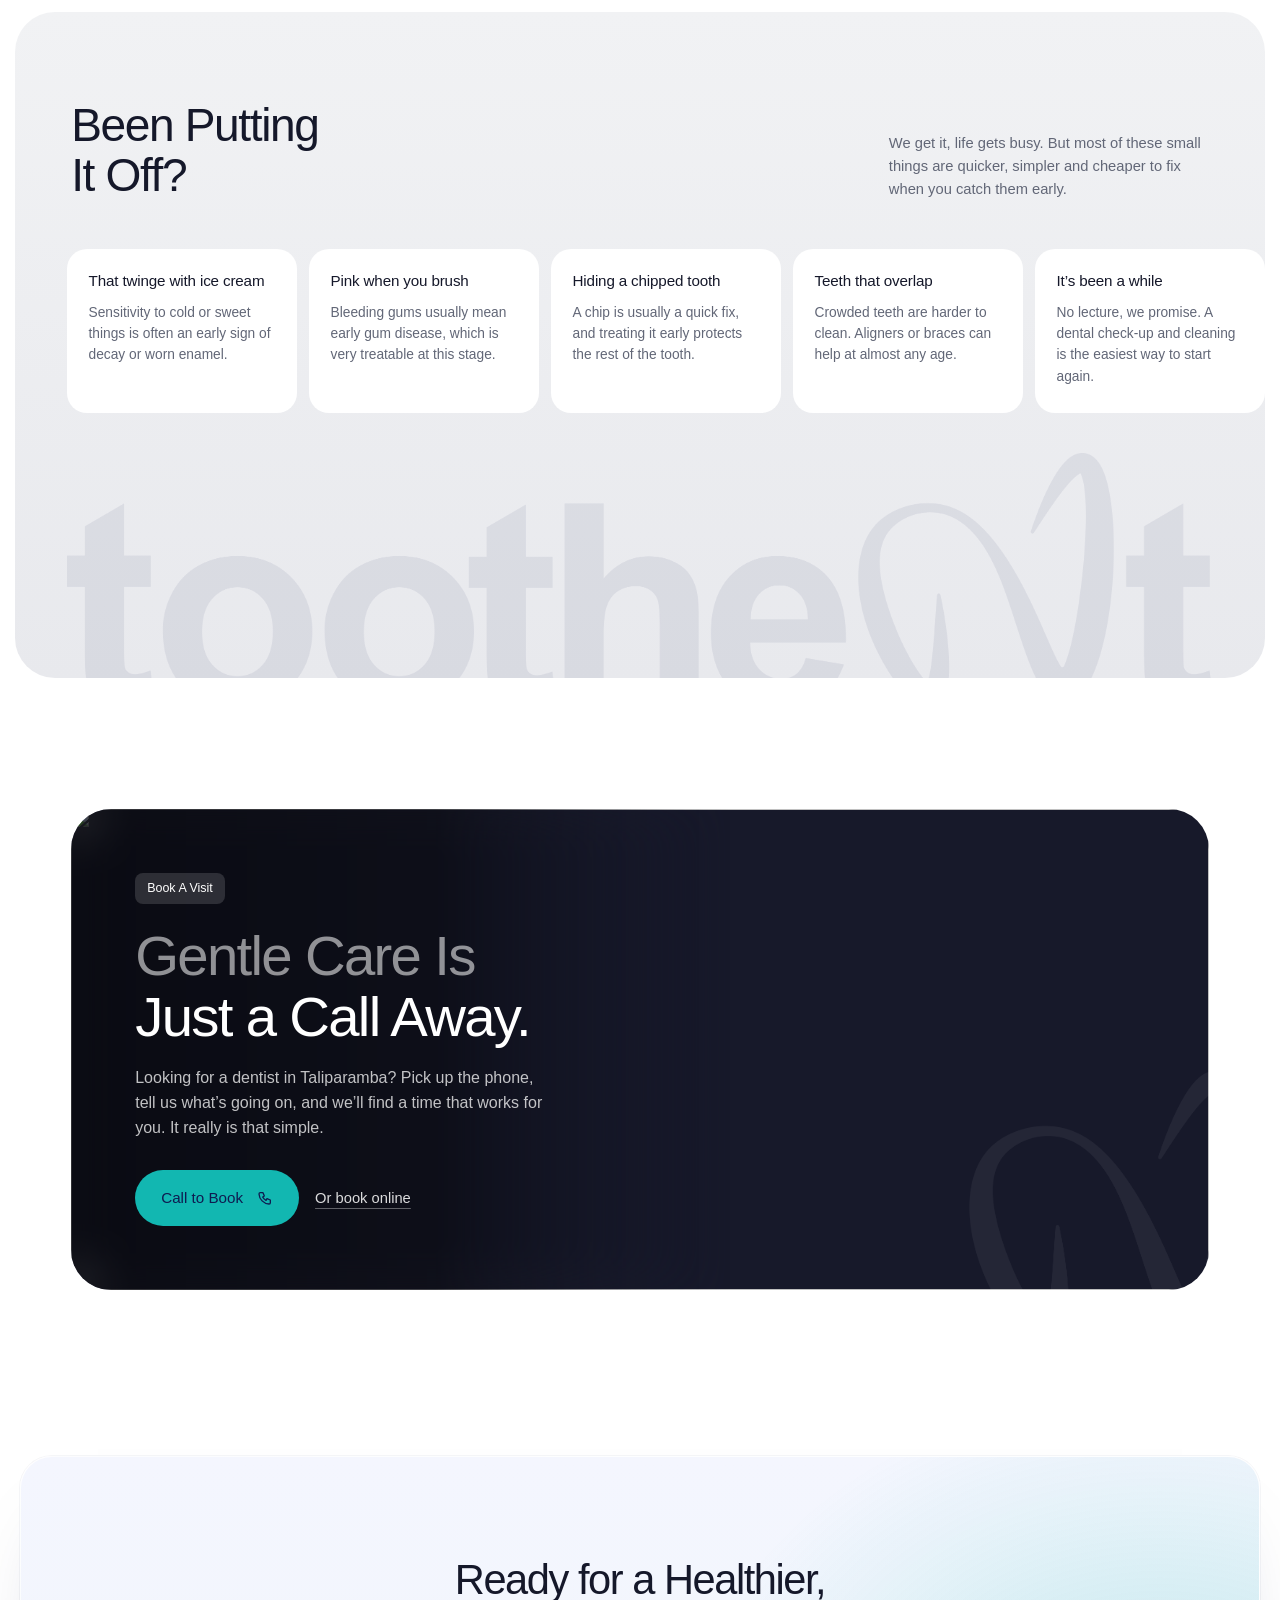
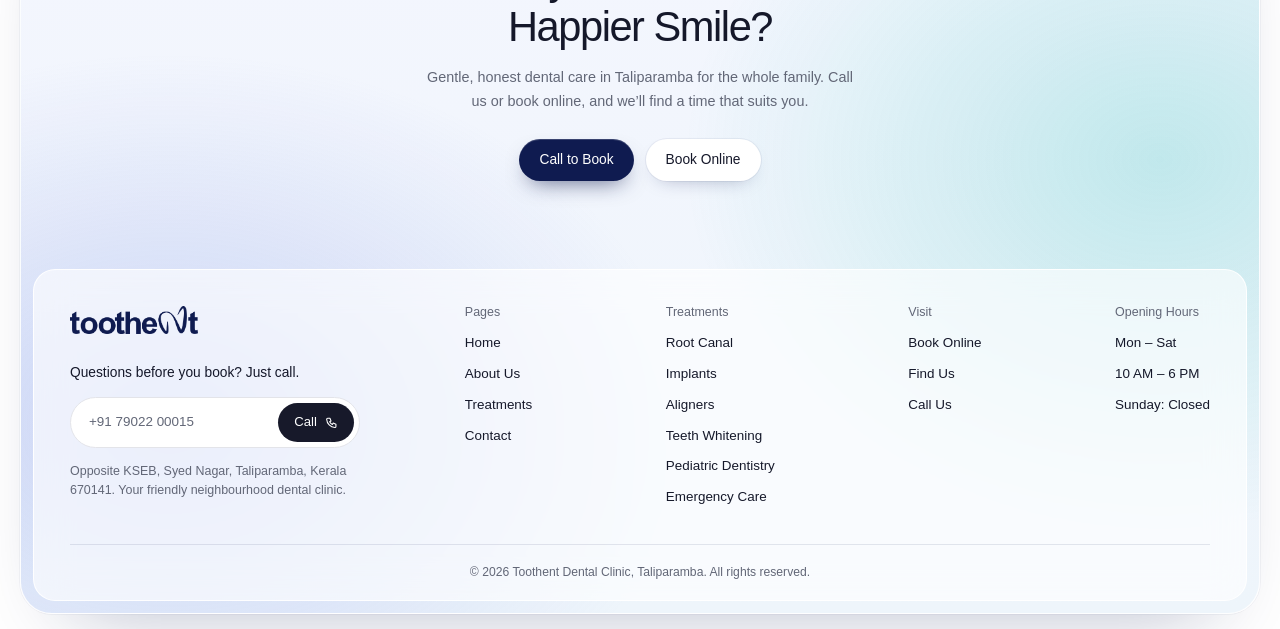
==== commit 13aaf3d0: "Use clean URLs without .html Adds vercel.json with cleanUrls (old .html addresses redirect to the cl" ====
--- a/index.html
+++ b/index.html
@@ -17,14 +17,14 @@
   <!-- ============ HEADER ============ -->
   <header class="site-header site-header--overlay">
     <div class="nav">
-      <a href="index.html" class="brand" aria-label="Toothent Dental Clinic home">
+      <a href="/" class="brand" aria-label="Toothent Dental Clinic home">
         <span class="logo"><img class="logo-light" src="assets/toothent-logo.png" alt="" aria-hidden="true"><img class="logo-dark" src="assets/toothent-logo-navy.png" alt="Toothent"></span>
       </a>
       <nav class="nav-links" id="nav-links" aria-label="Primary">
-        <a href="index.html" class="is-active" aria-current="page">Home</a>
-        <a href="about.html">About Us</a>
-        <a href="treatments.html">Treatments</a>
-        <a href="contact.html">Contact</a>
+        <a href="/" class="is-active" aria-current="page">Home</a>
+        <a href="/about">About Us</a>
+        <a href="/treatments">Treatments</a>
+        <a href="/contact">Contact</a>
       </nav>
       <div class="nav-end">
         <a href="tel:+917902200015" class="nav-cta">Call to Book <span class="dot"><svg viewBox="0 0 24 24" aria-hidden="true"><path d="M5 4h4l2 5-2.5 1.5a11 11 0 0 0 5 5L15 13l5 2v4a2 2 0 0 1-2 2A16 16 0 0 1 3 6a2 2 0 0 1 2-2"/></svg></span></a>
@@ -58,7 +58,7 @@
     <!-- ============ SERVICES FAN ============ -->
     <section class="panel fan-panel">
       <div class="container reveal">
-        <a href="treatments.html" class="tag tag--link">Treatments <span class="tag-go"><svg viewBox="0 0 24 24" aria-hidden="true"><path d="M7 17L17 7M9 7h8v8"/></svg></span></a>
+        <a href="/treatments" class="tag tag--link">Treatments <span class="tag-go"><svg viewBox="0 0 24 24" aria-hidden="true"><path d="M7 17L17 7M9 7h8v8"/></svg></span></a>
         <h2 class="h2">What Brings People<br>Through Our Door</h2>
         <div class="mini-arrows">
           <button type="button" data-fan-prev aria-label="Previous treatment"><svg viewBox="0 0 24 24" aria-hidden="true"><path d="M19 12H5M11 6l-6 6 6 6"/></svg></button>
@@ -67,27 +67,27 @@
       </div>
 
       <div class="fan" data-fan>
-        <a href="treatments.html#whitening" class="fan-card">
+        <a href="/treatments#whitening" class="fan-card">
           <img src="assets/smiles/smile-1-after.jpg" alt="" loading="lazy">
           <div class="fan-label"><h3>Teeth Whitening</h3><small>A noticeably brighter smile, done safely in our clinic.</small></div>
           <span class="go"><svg viewBox="0 0 24 24" aria-hidden="true"><path d="M7 17L17 7M9 7h8v8"/></svg></span>
         </a>
-        <a href="treatments.html#aligners" class="fan-card">
+        <a href="/treatments#aligners" class="fan-card">
           <img src="https://images.unsplash.com/photo-1609840114035-3c981b782dfe?auto=format&fit=crop&w=600&h=720&q=80" alt="" loading="lazy">
           <div class="fan-label"><h3>Aligners</h3><small>Straighten your teeth quietly with clear aligners no one will spot.</small></div>
           <span class="go"><svg viewBox="0 0 24 24" aria-hidden="true"><path d="M7 17L17 7M9 7h8v8"/></svg></span>
         </a>
-        <a href="treatments.html#implants" class="fan-card">
+        <a href="/treatments#implants" class="fan-card">
           <img src="https://images.unsplash.com/photo-1771442873035-474765b40ac6?auto=format&fit=crop&w=600&h=720&q=80" alt="" loading="lazy">
           <div class="fan-label"><h3>Dental Implants</h3><small>A permanent fix for a missing tooth that looks and feels like your own.</small></div>
           <span class="go"><svg viewBox="0 0 24 24" aria-hidden="true"><path d="M7 17L17 7M9 7h8v8"/></svg></span>
         </a>
-        <a href="treatments.html#cosmetic" class="fan-card">
+        <a href="/treatments#cosmetic" class="fan-card">
           <img src="assets/smiles/case-1-after.jpg" alt="" loading="lazy">
           <div class="fan-label"><h3>Cosmetic Dentistry</h3><small>Fix chips, gaps and stains so you can smile without thinking twice.</small></div>
           <span class="go"><svg viewBox="0 0 24 24" aria-hidden="true"><path d="M7 17L17 7M9 7h8v8"/></svg></span>
         </a>
-        <a href="treatments.html#restorative" class="fan-card">
+        <a href="/treatments#restorative" class="fan-card">
           <img src="https://images.unsplash.com/photo-1663755489920-5e09f66d011a?auto=format&fit=crop&w=600&h=720&q=80" alt="" loading="lazy">
           <div class="fan-label"><h3>Root Canal Treatment</h3><small>Stop the throbbing and save your tooth with a gentle root canal.</small></div>
           <span class="go"><svg viewBox="0 0 24 24" aria-hidden="true"><path d="M7 17L17 7M9 7h8v8"/></svg></span>
@@ -112,25 +112,25 @@
             <span class="tech-no">01</span>
             <h3>Digital Diagnostics</h3>
             <p>Digital X-rays let us see exactly what&rsquo;s going on with lower radiation, and we show you the pictures too.</p>
-            <a href="contact.html#appointment" class="link-more">Book a check-up <svg viewBox="0 0 24 24" aria-hidden="true"><path d="M5 12h14M13 6l6 6-6 6"/></svg></a>
+            <a href="/contact#appointment" class="link-more">Book a check-up <svg viewBox="0 0 24 24" aria-hidden="true"><path d="M5 12h14M13 6l6 6-6 6"/></svg></a>
           </article>
           <article class="tech-card tech-card--2">
             <span class="tech-no">02</span>
             <h3>Dental Implants</h3>
             <p>Careful implant planning means a comfortable fit and a new tooth that feels like it was always there.</p>
-            <a href="treatments.html#implants" class="link-more">Learn more <svg viewBox="0 0 24 24" aria-hidden="true"><path d="M5 12h14M13 6l6 6-6 6"/></svg></a>
+            <a href="/treatments#implants" class="link-more">Learn more <svg viewBox="0 0 24 24" aria-hidden="true"><path d="M5 12h14M13 6l6 6-6 6"/></svg></a>
           </article>
           <article class="tech-card tech-card--3">
             <span class="tech-no">03</span>
             <h3>Clear Aligners</h3>
             <p>Clear trays you take out to eat and brush, while your teeth move gently into place.</p>
-            <a href="treatments.html#aligners" class="link-more">Learn more <svg viewBox="0 0 24 24" aria-hidden="true"><path d="M5 12h14M13 6l6 6-6 6"/></svg></a>
+            <a href="/treatments#aligners" class="link-more">Learn more <svg viewBox="0 0 24 24" aria-hidden="true"><path d="M5 12h14M13 6l6 6-6 6"/></svg></a>
           </article>
           <article class="tech-card tech-card--4">
             <span class="tech-no">04</span>
             <h3>Gentle Root Canal</h3>
             <p>With modern tools and proper numbing, a root canal is far more comfortable than its reputation.</p>
-            <a href="treatments.html#restorative" class="link-more">Learn more <svg viewBox="0 0 24 24" aria-hidden="true"><path d="M5 12h14M13 6l6 6-6 6"/></svg></a>
+            <a href="/treatments#restorative" class="link-more">Learn more <svg viewBox="0 0 24 24" aria-hidden="true"><path d="M5 12h14M13 6l6 6-6 6"/></svg></a>
           </article>
         </div>
       </div>
@@ -272,7 +272,7 @@
             <p>Looking for a dentist in Taliparamba? Pick up the phone, tell us what&rsquo;s going on, and we&rsquo;ll find a time that works for you. It really is that simple.</p>
             <div class="cta-actions">
               <a href="tel:+917902200015" class="btn-arrow">Call to Book <span class="arrow"><svg viewBox="0 0 24 24" aria-hidden="true"><path d="M5 4h4l2 5-2.5 1.5a11 11 0 0 0 5 5L15 13l5 2v4a2 2 0 0 1-2 2A16 16 0 0 1 3 6a2 2 0 0 1 2-2"/></svg></span></a>
-              <a href="contact.html#appointment" class="tel">Or book online</a>
+              <a href="/contact#appointment" class="tel">Or book online</a>
             </div>
           </div>
           <div class="cta-media"><picture>
@@ -299,14 +299,14 @@
       <p>Gentle, honest dental care in Taliparamba for the whole family. Call us or book online, and we&rsquo;ll find a time that suits you.</p>
       <div class="footer-cta-actions">
         <a href="tel:+917902200015" class="pill pill--dark">Call to Book</a>
-        <a href="contact.html#appointment" class="pill pill--light">Book Online</a>
+        <a href="/contact#appointment" class="pill pill--light">Book Online</a>
       </div>
     </div>
 
     <div class="footer-card">
       <div class="footer-top">
         <div class="footer-brand">
-          <a href="index.html" aria-label="Toothent home"><img src="assets/toothent-logo-navy.png" alt="Toothent"></a>
+          <a href="/" aria-label="Toothent home"><img src="assets/toothent-logo-navy.png" alt="Toothent"></a>
           <p class="footer-label">Questions before you book? Just call.</p>
           <a href="tel:+917902200015" class="footer-callbox">
             <span>+91 79022 00015</span>
@@ -318,28 +318,28 @@
           <div class="footer-col">
             <h4>Pages</h4>
             <ul>
-              <li><a href="index.html">Home</a></li>
-              <li><a href="about.html">About Us</a></li>
-              <li><a href="treatments.html">Treatments</a></li>
-              <li><a href="contact.html">Contact</a></li>
+              <li><a href="/">Home</a></li>
+              <li><a href="/about">About Us</a></li>
+              <li><a href="/treatments">Treatments</a></li>
+              <li><a href="/contact">Contact</a></li>
             </ul>
           </div>
           <div class="footer-col">
             <h4>Treatments</h4>
             <ul>
-              <li><a href="treatments.html#restorative">Root Canal</a></li>
-              <li><a href="treatments.html#implants">Implants</a></li>
-              <li><a href="treatments.html#aligners">Aligners</a></li>
-              <li><a href="treatments.html#whitening">Teeth Whitening</a></li>
-              <li><a href="treatments.html#kids">Pediatric Dentistry</a></li>
-              <li><a href="treatments.html#emergency">Emergency Care</a></li>
+              <li><a href="/treatments#restorative">Root Canal</a></li>
+              <li><a href="/treatments#implants">Implants</a></li>
+              <li><a href="/treatments#aligners">Aligners</a></li>
+              <li><a href="/treatments#whitening">Teeth Whitening</a></li>
+              <li><a href="/treatments#kids">Pediatric Dentistry</a></li>
+              <li><a href="/treatments#emergency">Emergency Care</a></li>
             </ul>
           </div>
           <div class="footer-col">
             <h4>Visit</h4>
             <ul>
-              <li><a href="contact.html#appointment">Book Online</a></li>
-              <li><a href="contact.html">Find Us</a></li>
+              <li><a href="/contact#appointment">Book Online</a></li>
+              <li><a href="/contact">Find Us</a></li>
               <li><a href="tel:+917902200015">Call Us</a></li>
             </ul>
           </div>
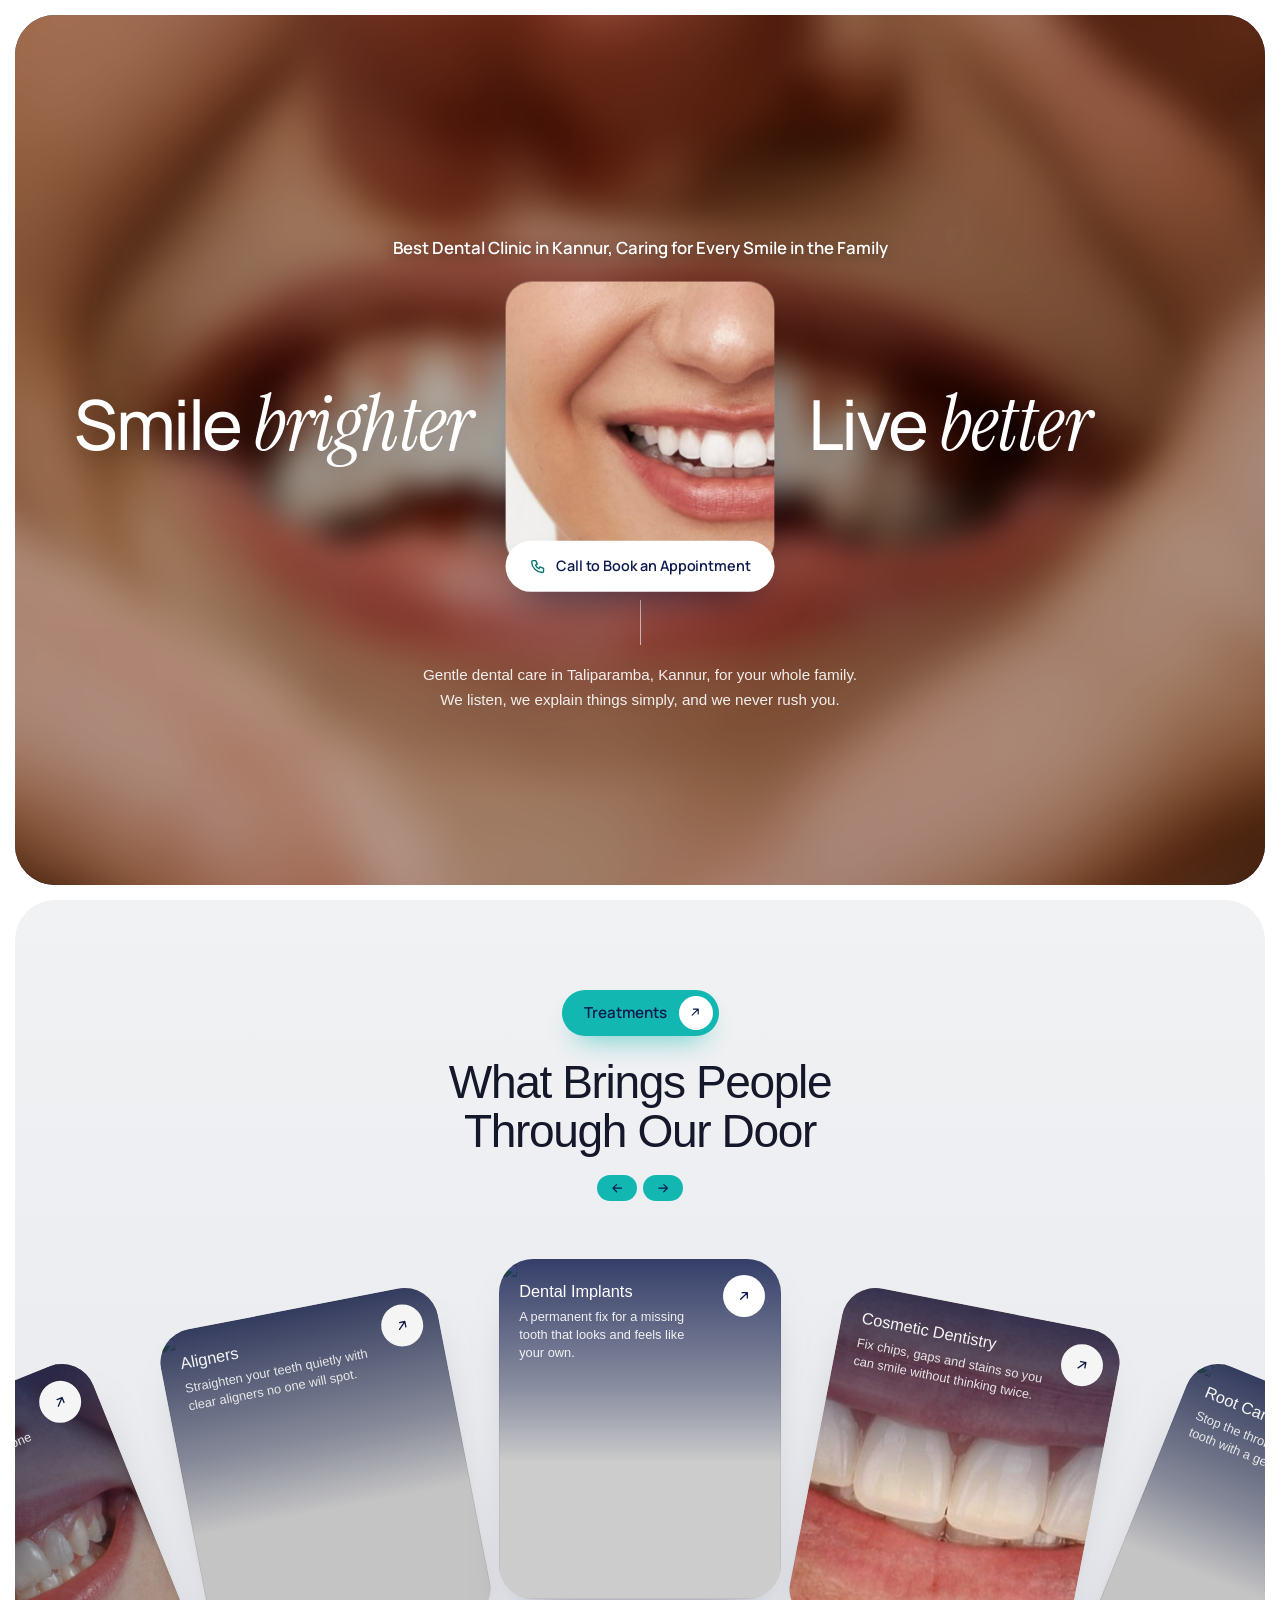
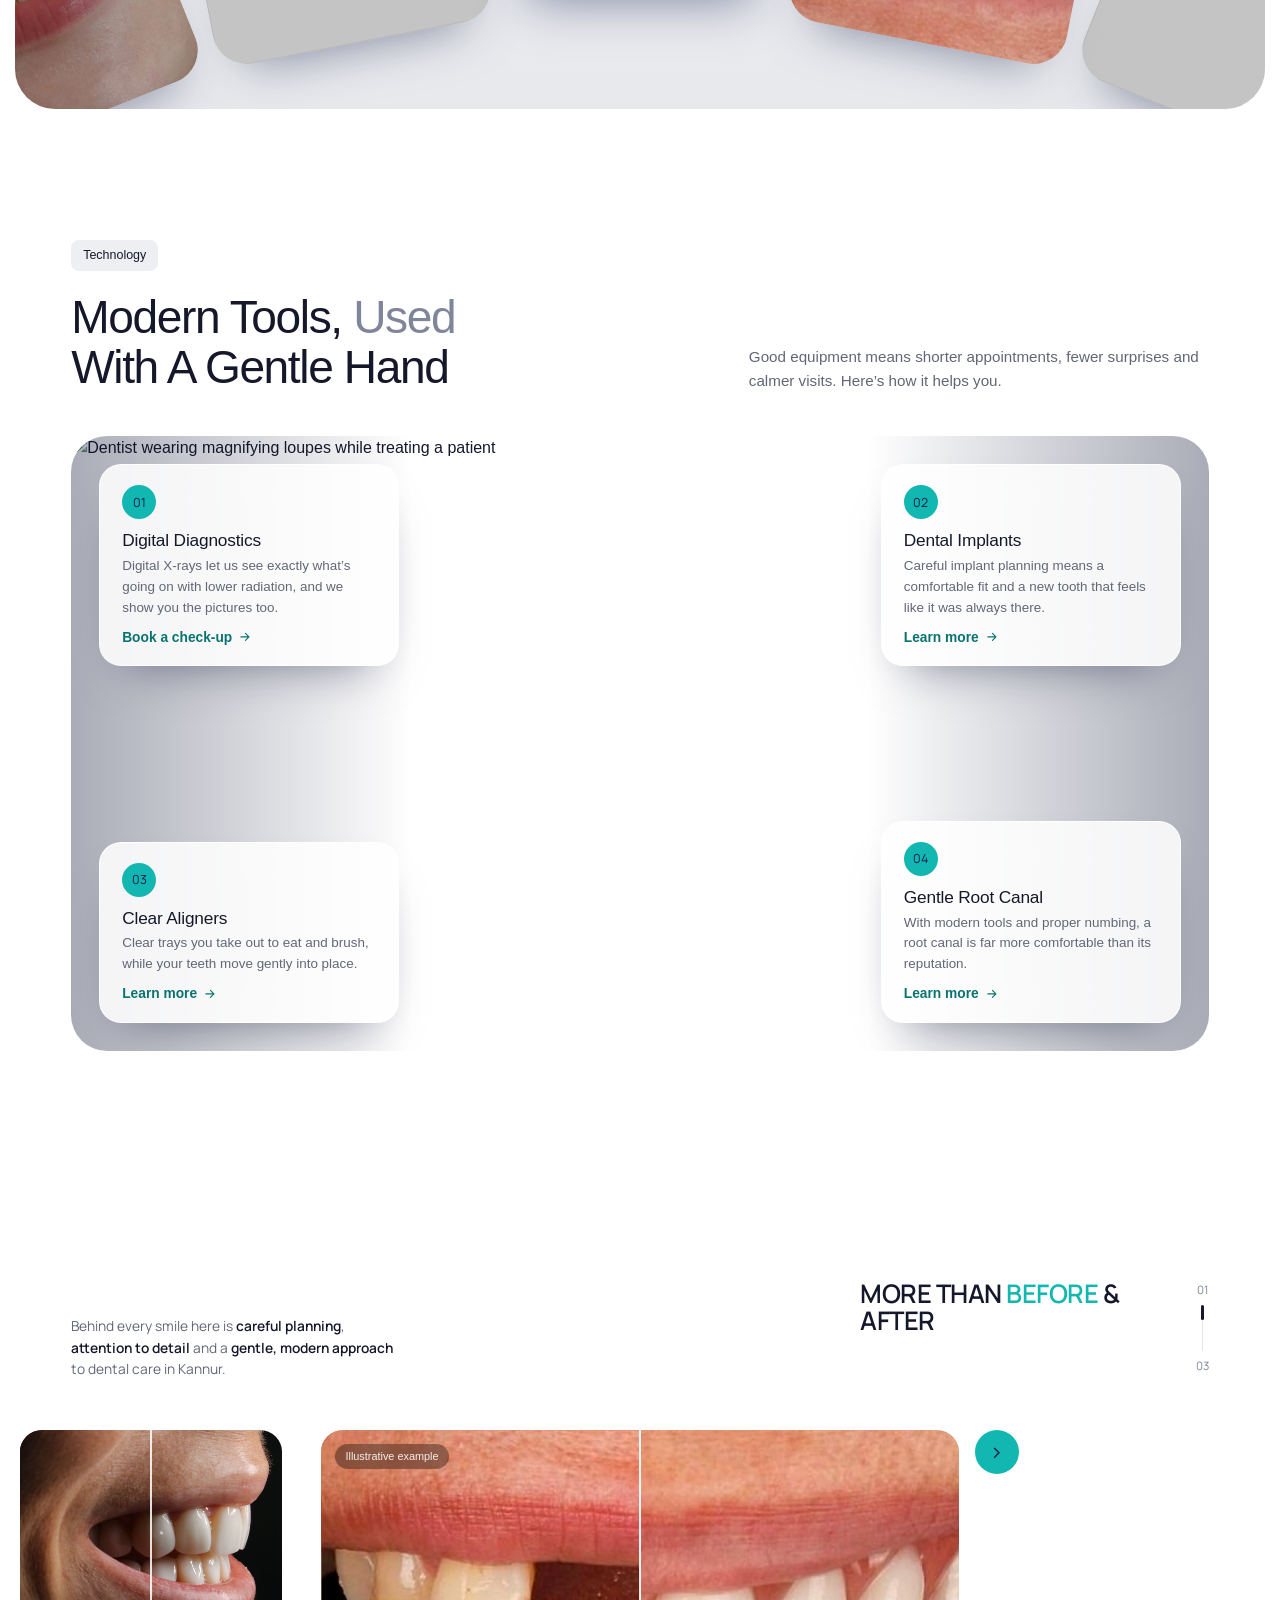
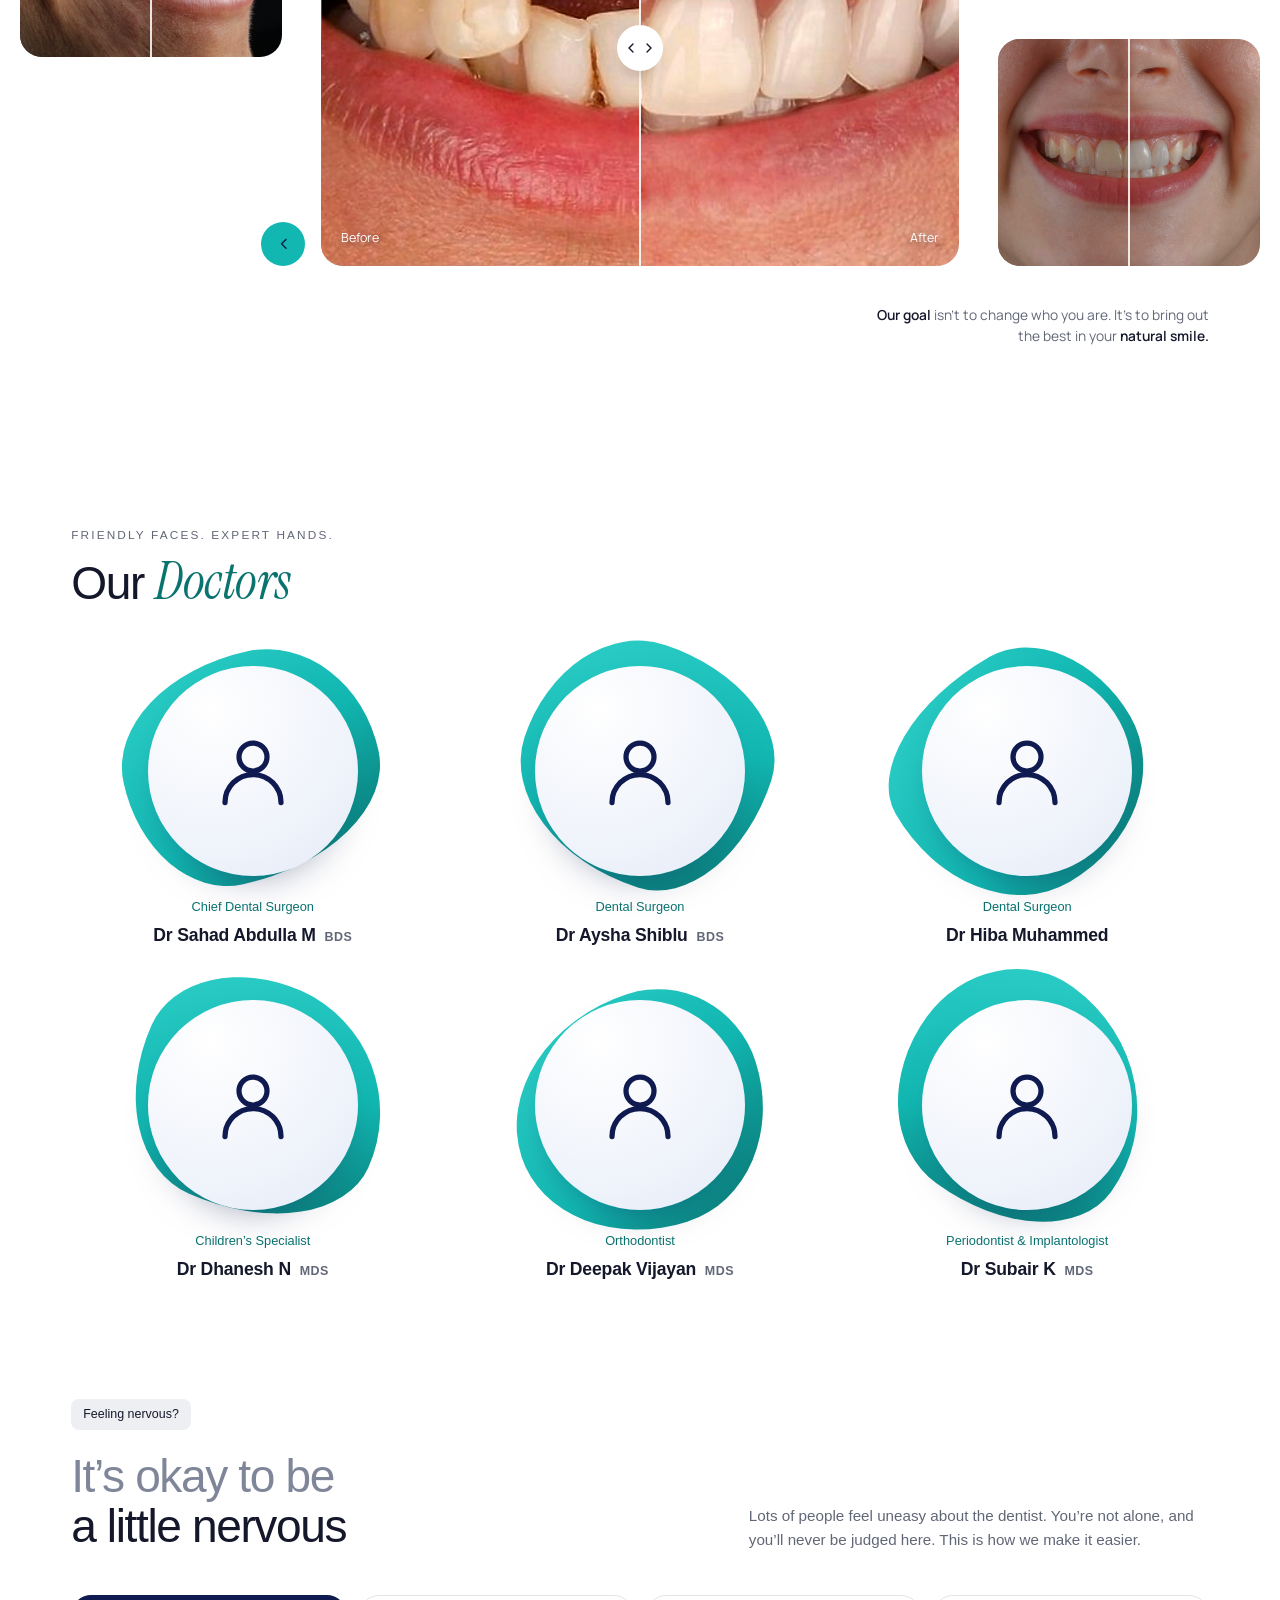
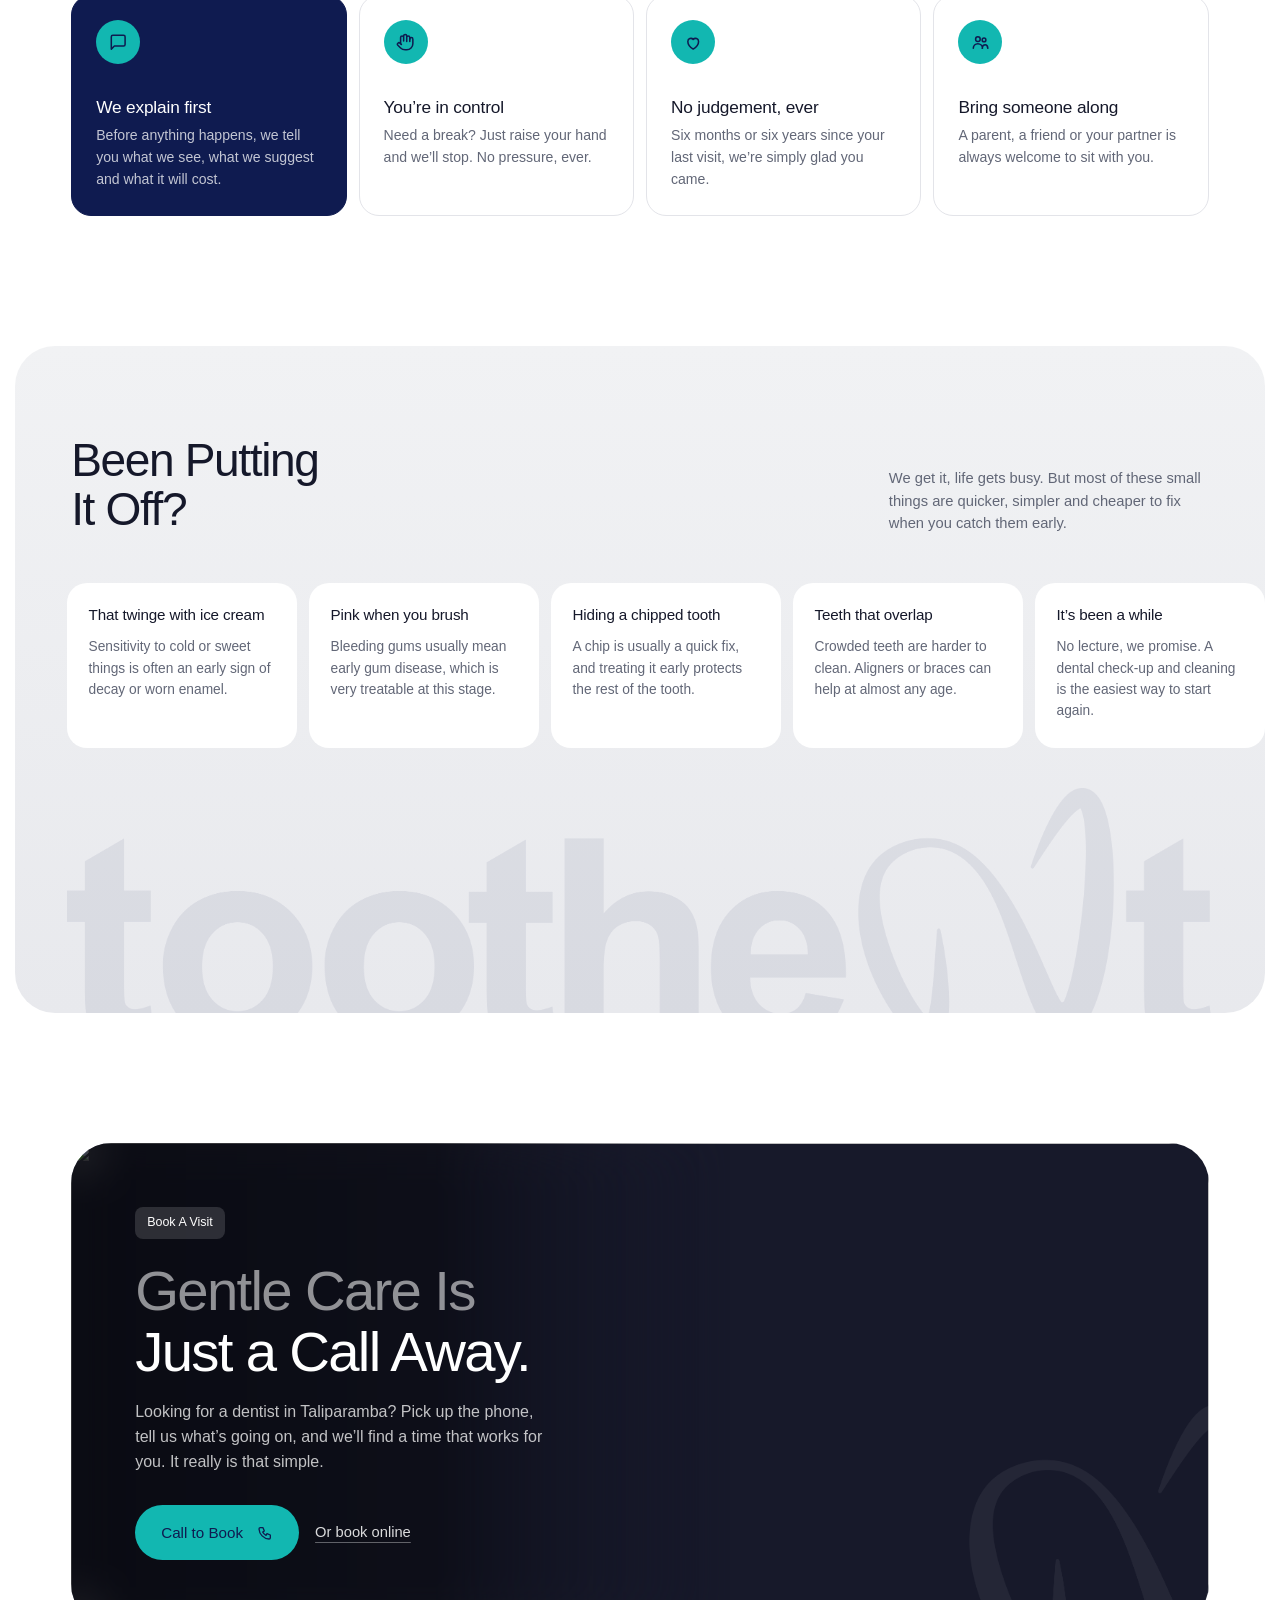
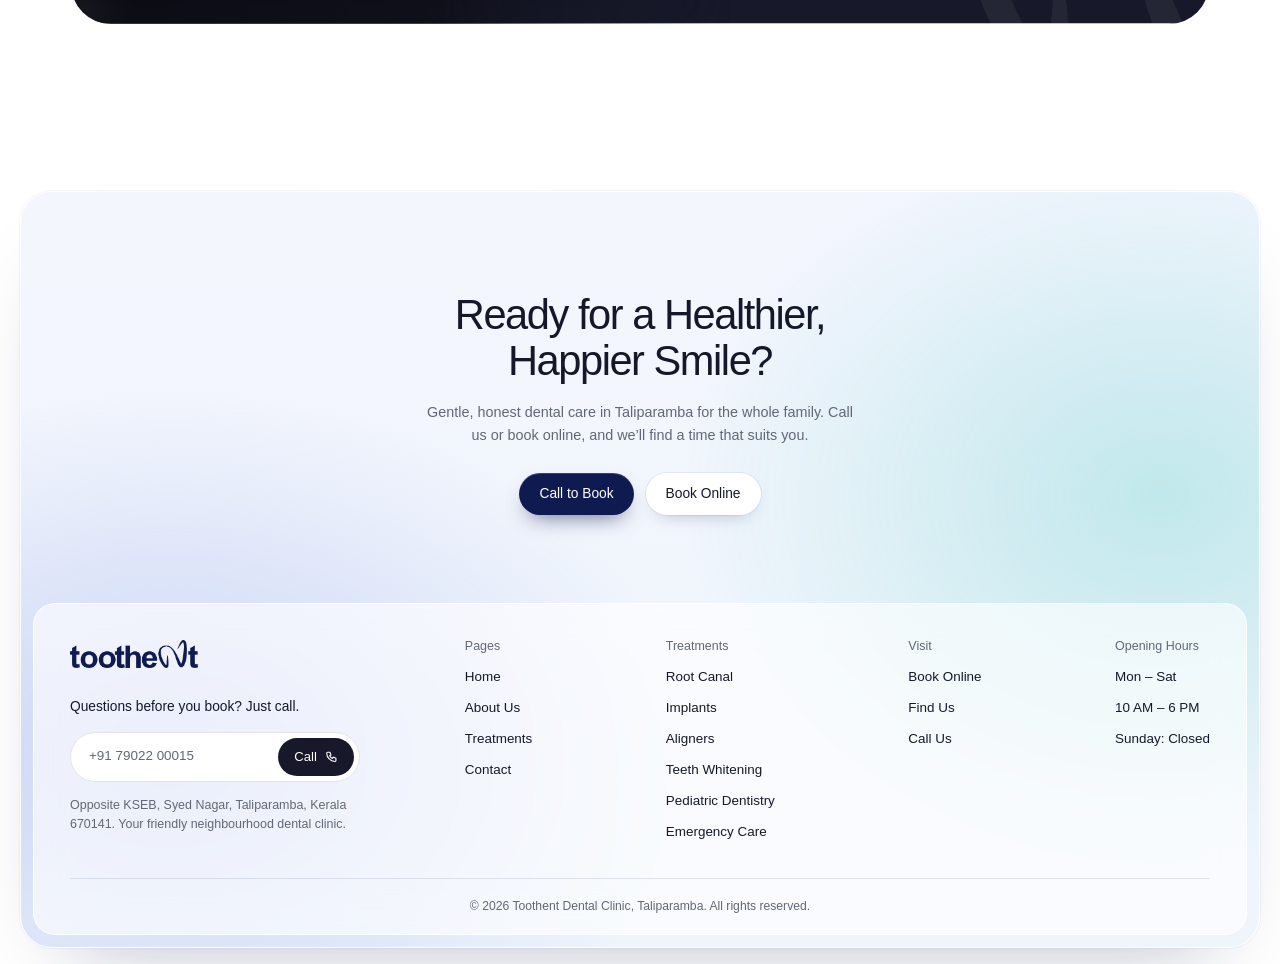
==== commit 390dcb98: "Replace doctor photos with profile icons Co-authored-by: Copilot <223556219+Copilot@users.noreply.gi" ====
--- a/index.html
+++ b/index.html
@@ -183,29 +183,50 @@
           <article class="doc reveal">
             <div class="doc-photo doc-photo--1">
               <span class="doc-blob" aria-hidden="true"></span>
-              <!-- Placeholder photo: replace with the real doctor photo -->
-              <img src="assets/doctors/placeholder-1.jpg" alt="Placeholder photo of a doctor" loading="lazy">
-            </div>
-            <h3 class="doc-dept">General &amp; Preventive Dentistry</h3>
-            <p class="doc-name">Dr. Sahad</p>
+              <span class="doc-profile-icon" aria-hidden="true"><svg viewBox="0 0 24 24"><circle cx="12" cy="8" r="4"></circle><path d="M4 21a8 8 0 0 1 16 0"></path></svg></span>
+            </div>
+            <h3 class="doc-dept">Chief Dental Surgeon</h3>
+            <p class="doc-name">Dr Sahad Abdulla M <span class="doc-deg">BDS</span></p>
           </article>
           <article class="doc reveal">
             <div class="doc-photo doc-photo--2">
               <span class="doc-blob" aria-hidden="true"></span>
-              <!-- Placeholder photo: replace with the real doctor photo -->
-              <img src="assets/doctors/placeholder-2.jpg" alt="Placeholder photo of a doctor" loading="lazy">
-            </div>
-            <h3 class="doc-dept">Endodontics &middot; Root Canal</h3>
-            <p class="doc-name">Dr. Aysha</p>
+              <span class="doc-profile-icon" aria-hidden="true"><svg viewBox="0 0 24 24"><circle cx="12" cy="8" r="4"></circle><path d="M4 21a8 8 0 0 1 16 0"></path></svg></span>
+            </div>
+            <h3 class="doc-dept">Dental Surgeon</h3>
+            <p class="doc-name">Dr Aysha Shiblu <span class="doc-deg">BDS</span></p>
           </article>
           <article class="doc reveal">
             <div class="doc-photo doc-photo--3">
               <span class="doc-blob" aria-hidden="true"></span>
-              <!-- Placeholder photo: replace with the real doctor photo -->
-              <img src="assets/doctors/placeholder-3.jpg" alt="Placeholder photo of a doctor" loading="lazy">
-            </div>
-            <h3 class="doc-dept">Orthodontics &middot; Braces &amp; Aligners</h3>
-            <p class="doc-name">Dr. Ashik</p>
+              <span class="doc-profile-icon" aria-hidden="true"><svg viewBox="0 0 24 24"><circle cx="12" cy="8" r="4"></circle><path d="M4 21a8 8 0 0 1 16 0"></path></svg></span>
+            </div>
+            <h3 class="doc-dept">Dental Surgeon</h3>
+            <p class="doc-name">Dr Hiba Muhammed</p>
+          </article>
+          <article class="doc reveal">
+            <div class="doc-photo doc-photo--4">
+              <span class="doc-blob" aria-hidden="true"></span>
+              <span class="doc-profile-icon" aria-hidden="true"><svg viewBox="0 0 24 24"><circle cx="12" cy="8" r="4"></circle><path d="M4 21a8 8 0 0 1 16 0"></path></svg></span>
+            </div>
+            <h3 class="doc-dept">Children&rsquo;s Specialist</h3>
+            <p class="doc-name">Dr Dhanesh N <span class="doc-deg">MDS</span></p>
+          </article>
+          <article class="doc reveal">
+            <div class="doc-photo doc-photo--5">
+              <span class="doc-blob" aria-hidden="true"></span>
+              <span class="doc-profile-icon" aria-hidden="true"><svg viewBox="0 0 24 24"><circle cx="12" cy="8" r="4"></circle><path d="M4 21a8 8 0 0 1 16 0"></path></svg></span>
+            </div>
+            <h3 class="doc-dept">Orthodontist</h3>
+            <p class="doc-name">Dr Deepak Vijayan <span class="doc-deg">MDS</span></p>
+          </article>
+          <article class="doc reveal">
+            <div class="doc-photo doc-photo--6">
+              <span class="doc-blob" aria-hidden="true"></span>
+              <span class="doc-profile-icon" aria-hidden="true"><svg viewBox="0 0 24 24"><circle cx="12" cy="8" r="4"></circle><path d="M4 21a8 8 0 0 1 16 0"></path></svg></span>
+            </div>
+            <h3 class="doc-dept">Periodontist &amp; Implantologist</h3>
+            <p class="doc-name">Dr Subair K <span class="doc-deg">MDS</span></p>
           </article>
         </div>
       </div>
--- a/css/styles.css
+++ b/css/styles.css
@@ -392,7 +392,7 @@
 }
 
 /* =========================================================
-   OUR DOCTORS (home): b&w portraits over teal blobs
+   OUR DOCTORS (home): profile icons over teal blobs
    ========================================================= */
 .team { padding-top: clamp(40px, 5vw, 72px); overflow-x: clip; }
 .team-head { margin-bottom: clamp(36px, 4.5vw, 56px); }
@@ -409,6 +409,15 @@
   border-radius: 58% 42% 63% 37% / 45% 55% 45% 55%; transform: rotate(-12deg); transition: transform .8s var(--ease), border-radius .8s var(--ease); }
 .doc-photo--2 .doc-blob { inset: -10% -12% -4% -6%; border-radius: 42% 58% 38% 62% / 55% 40% 60% 45%; transform: rotate(18deg); }
 .doc-photo--3 .doc-blob { inset: -4% -6% -8% -14%; border-radius: 63% 37% 54% 46% / 38% 52% 48% 62%; transform: rotate(-30deg); }
+.doc-photo--4 .doc-blob { inset: -8% -14% -2% -8%; border-radius: 48% 52% 60% 40% / 40% 58% 42% 60%; transform: rotate(24deg); }
+.doc-photo--5 .doc-blob { inset: -2% -10% -10% -10%; border-radius: 60% 40% 45% 55% / 52% 44% 56% 48%; transform: rotate(-18deg); }
+.doc-photo--6 .doc-blob { inset: -10% -8% -4% -12%; border-radius: 40% 60% 58% 42% / 46% 60% 40% 54%; transform: rotate(36deg); }
+.doc-profile-icon { position: relative; z-index: 1; display: grid; place-items: center; width: 100%; height: 100%; border-radius: 50%;
+  background: radial-gradient(120% 120% at 30% 20%, #ffffff 0%, #eef2fa 60%, #dfe6f5 100%); color: var(--navy);
+  box-shadow: 0 18px 40px -24px rgba(15, 27, 80, .55); transition: transform .6s var(--ease); }
+.doc-profile-icon svg { width: 40%; height: 40%; stroke-width: 1.5; }
+.doc:hover .doc-profile-icon { transform: scale(1.03); }
+.doc-deg { margin-left: 4px; font-size: .78rem; font-weight: 600; letter-spacing: .04em; color: var(--muted); }
 .doc:hover .doc-photo img { filter: grayscale(0) contrast(1); transform: scale(1.02); }
 .doc:hover .doc-blob { transform: rotate(8deg) scale(1.04); border-radius: 45% 55% 40% 60% / 60% 40% 60% 40%; }
 .doc-dept { margin-bottom: 6px; font-size: .8rem; font-weight: 400; letter-spacing: 0; line-height: 1.4; color: var(--teal-ink); }
@@ -416,8 +425,9 @@
 
 @media (max-width: 760px) {
   .doc-grid { grid-template-columns: 1fr 1fr; }
-  .doc:last-child { grid-column: 1 / -1; }
   .doc-photo { width: clamp(130px, 38vw, 170px); }
+  .doc-name { font-size: .95rem; line-height: 1.35; }
+  .doc-deg { display: block; margin: 2px 0 0; }
 }
 
 /* =========================================================
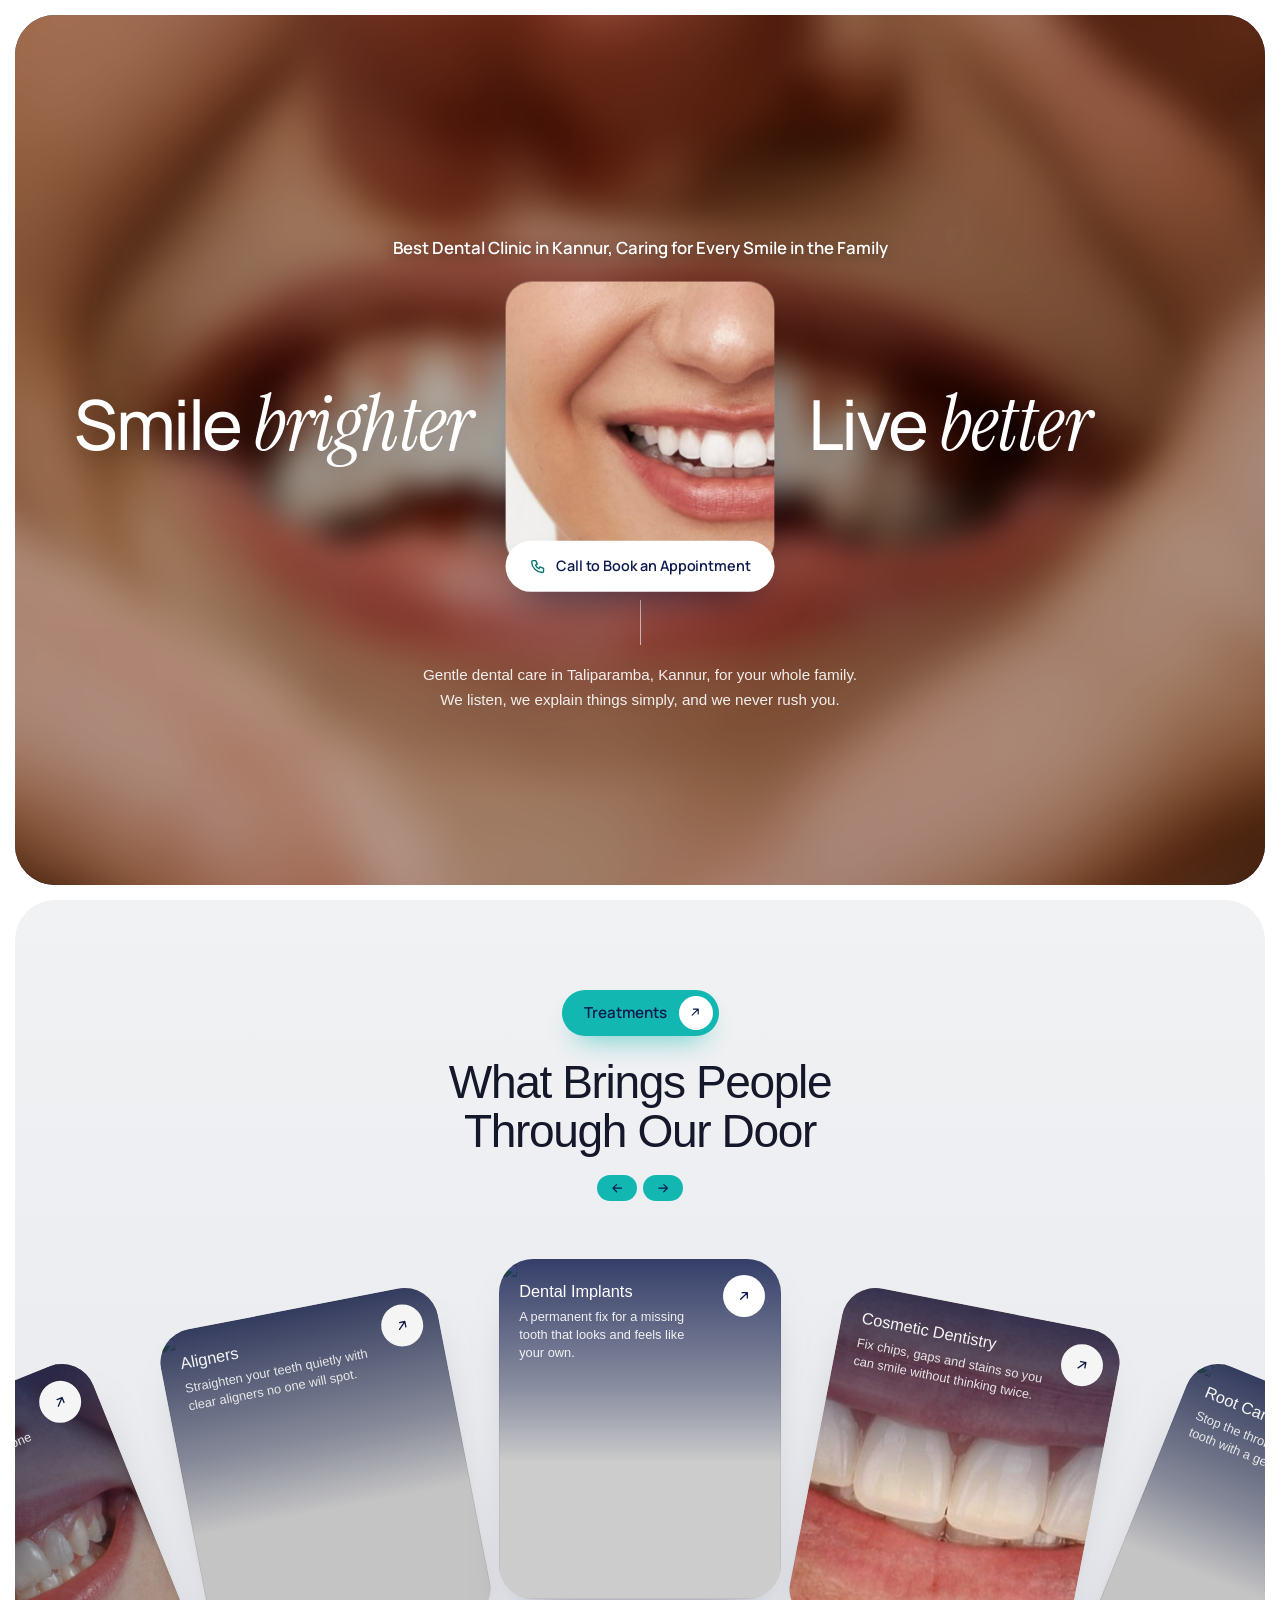
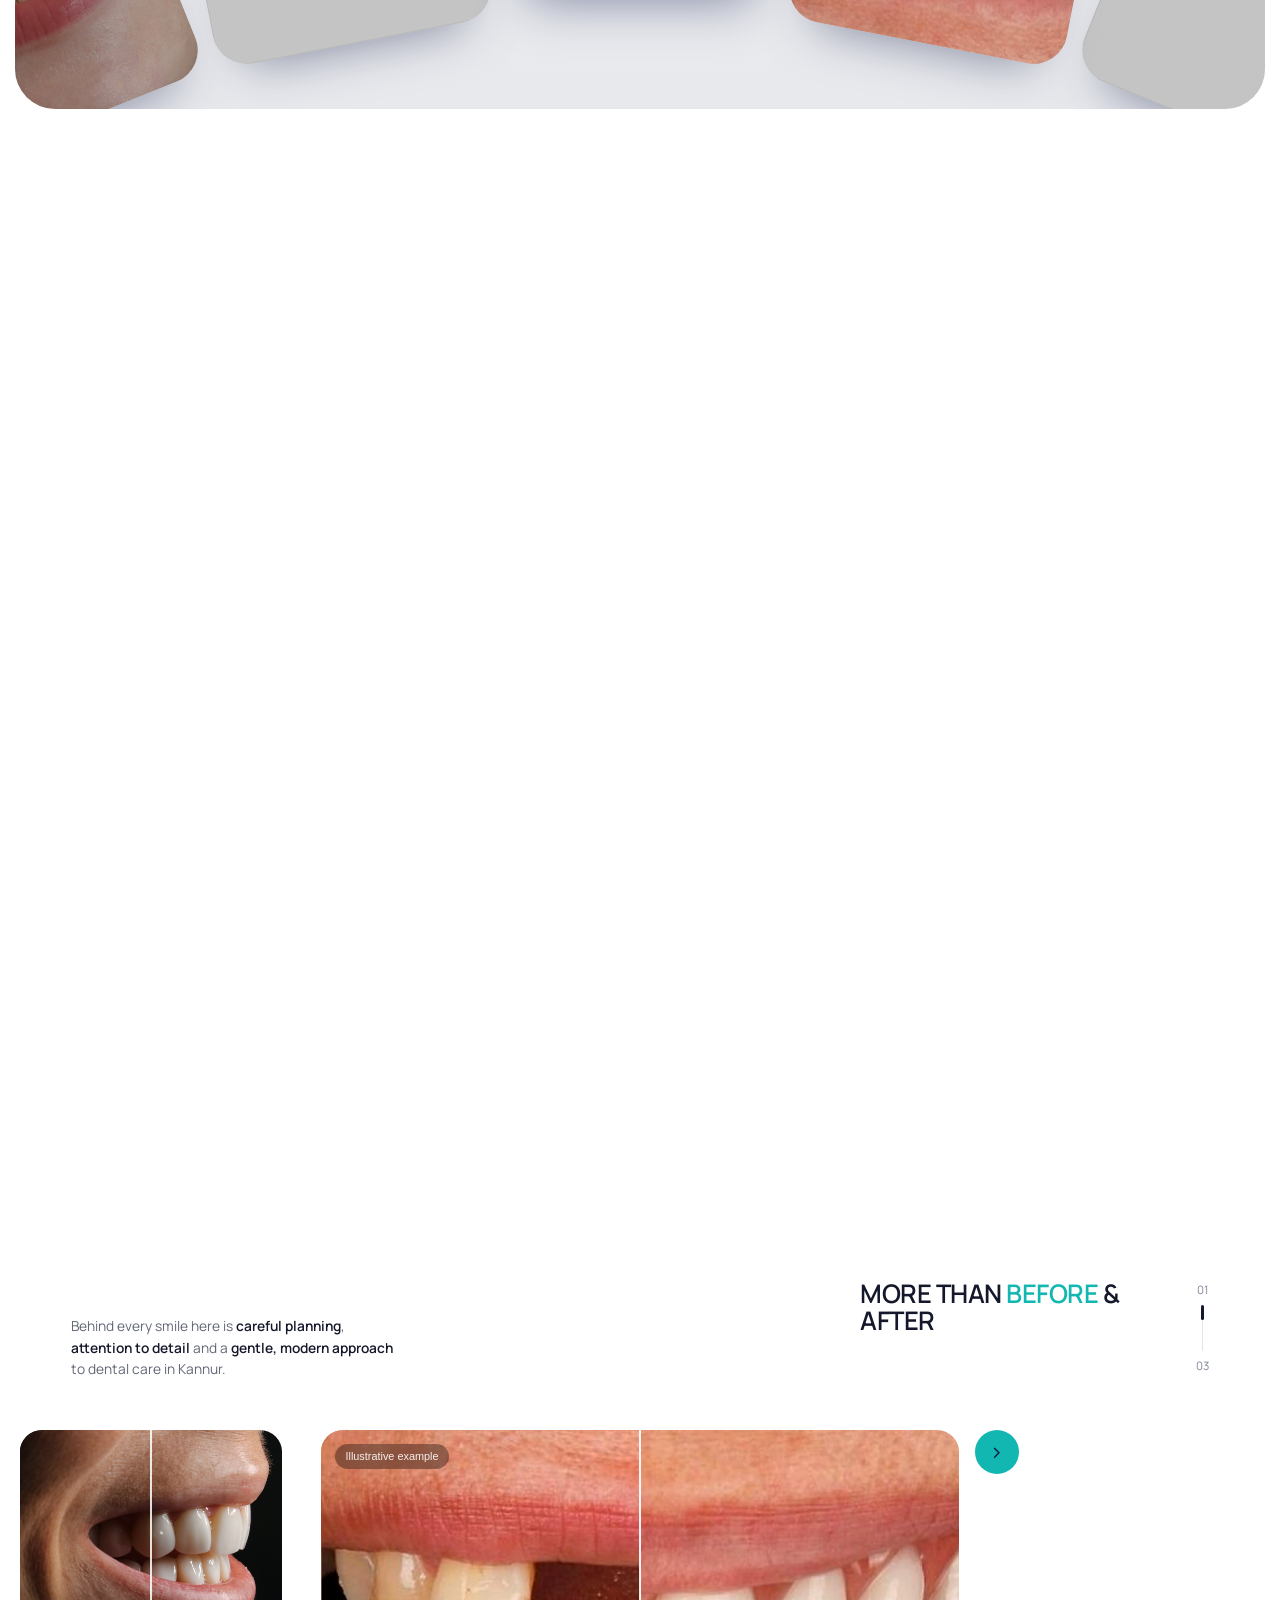
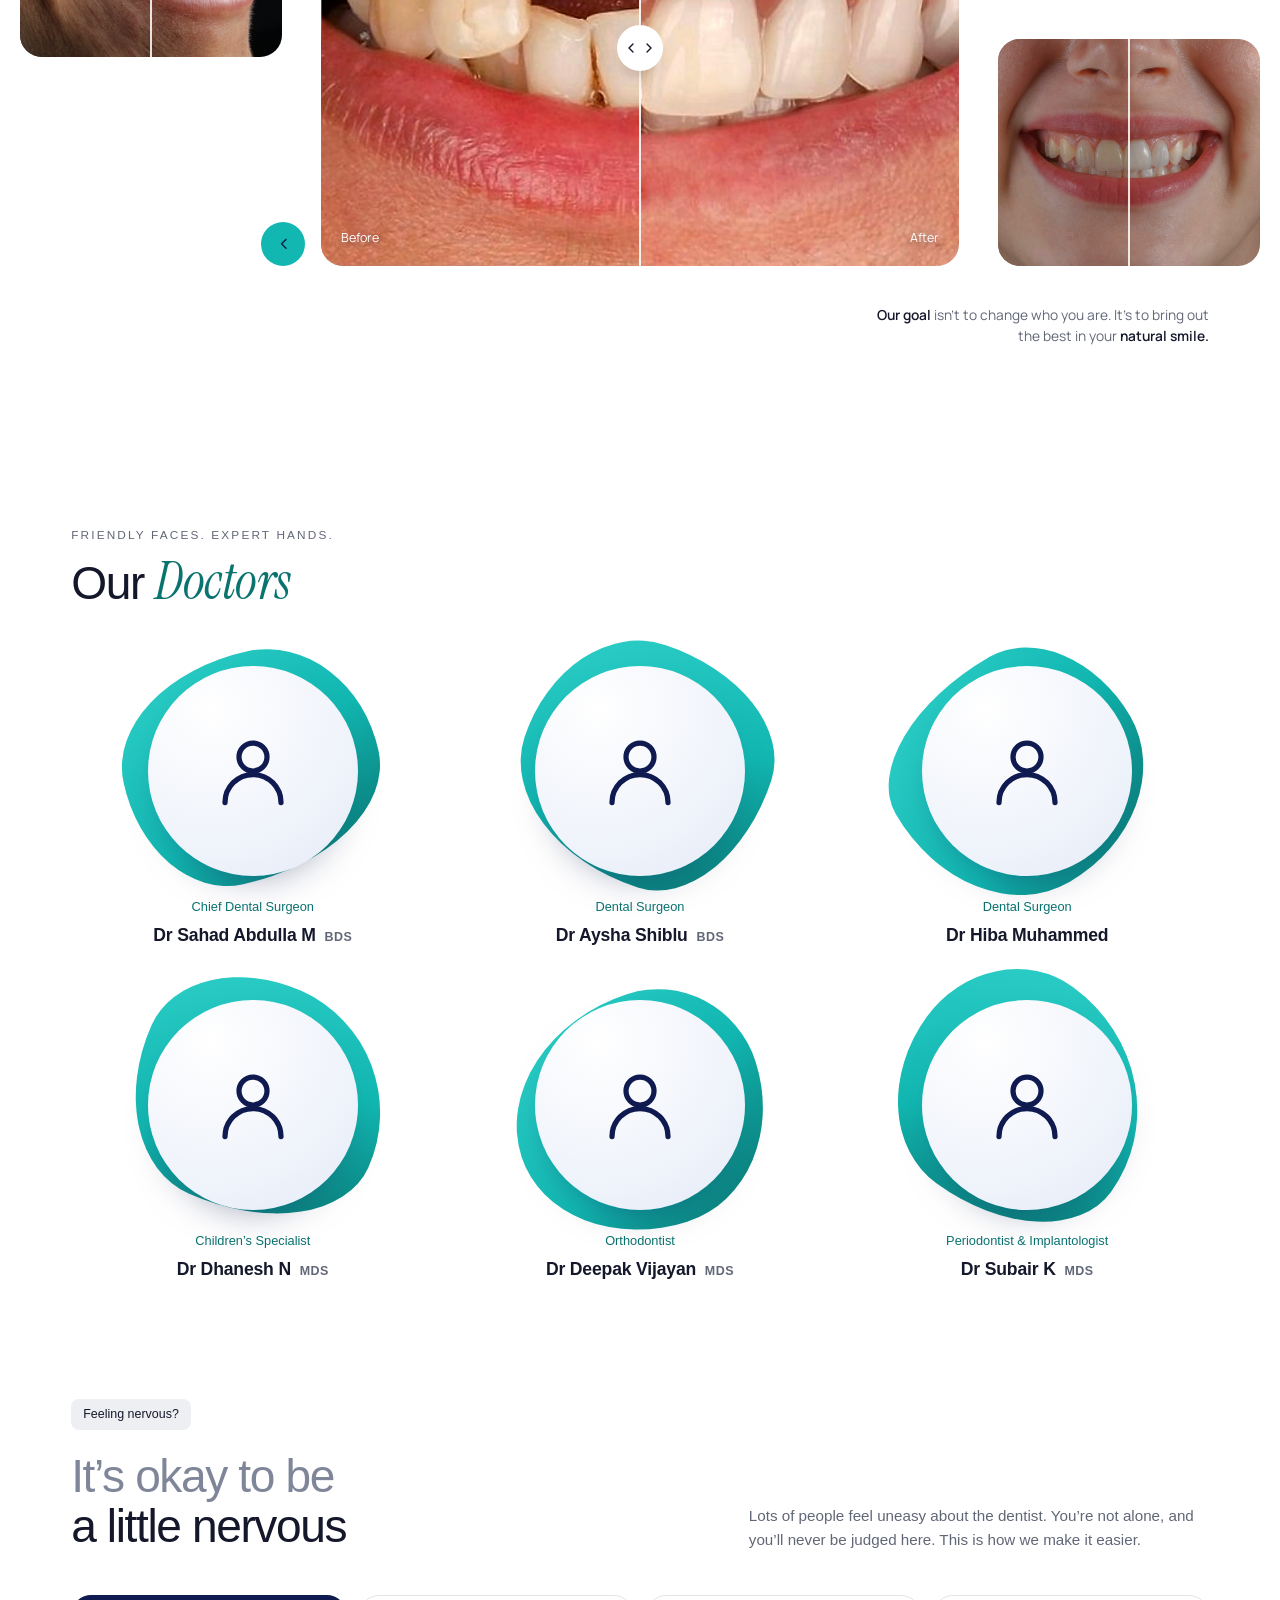
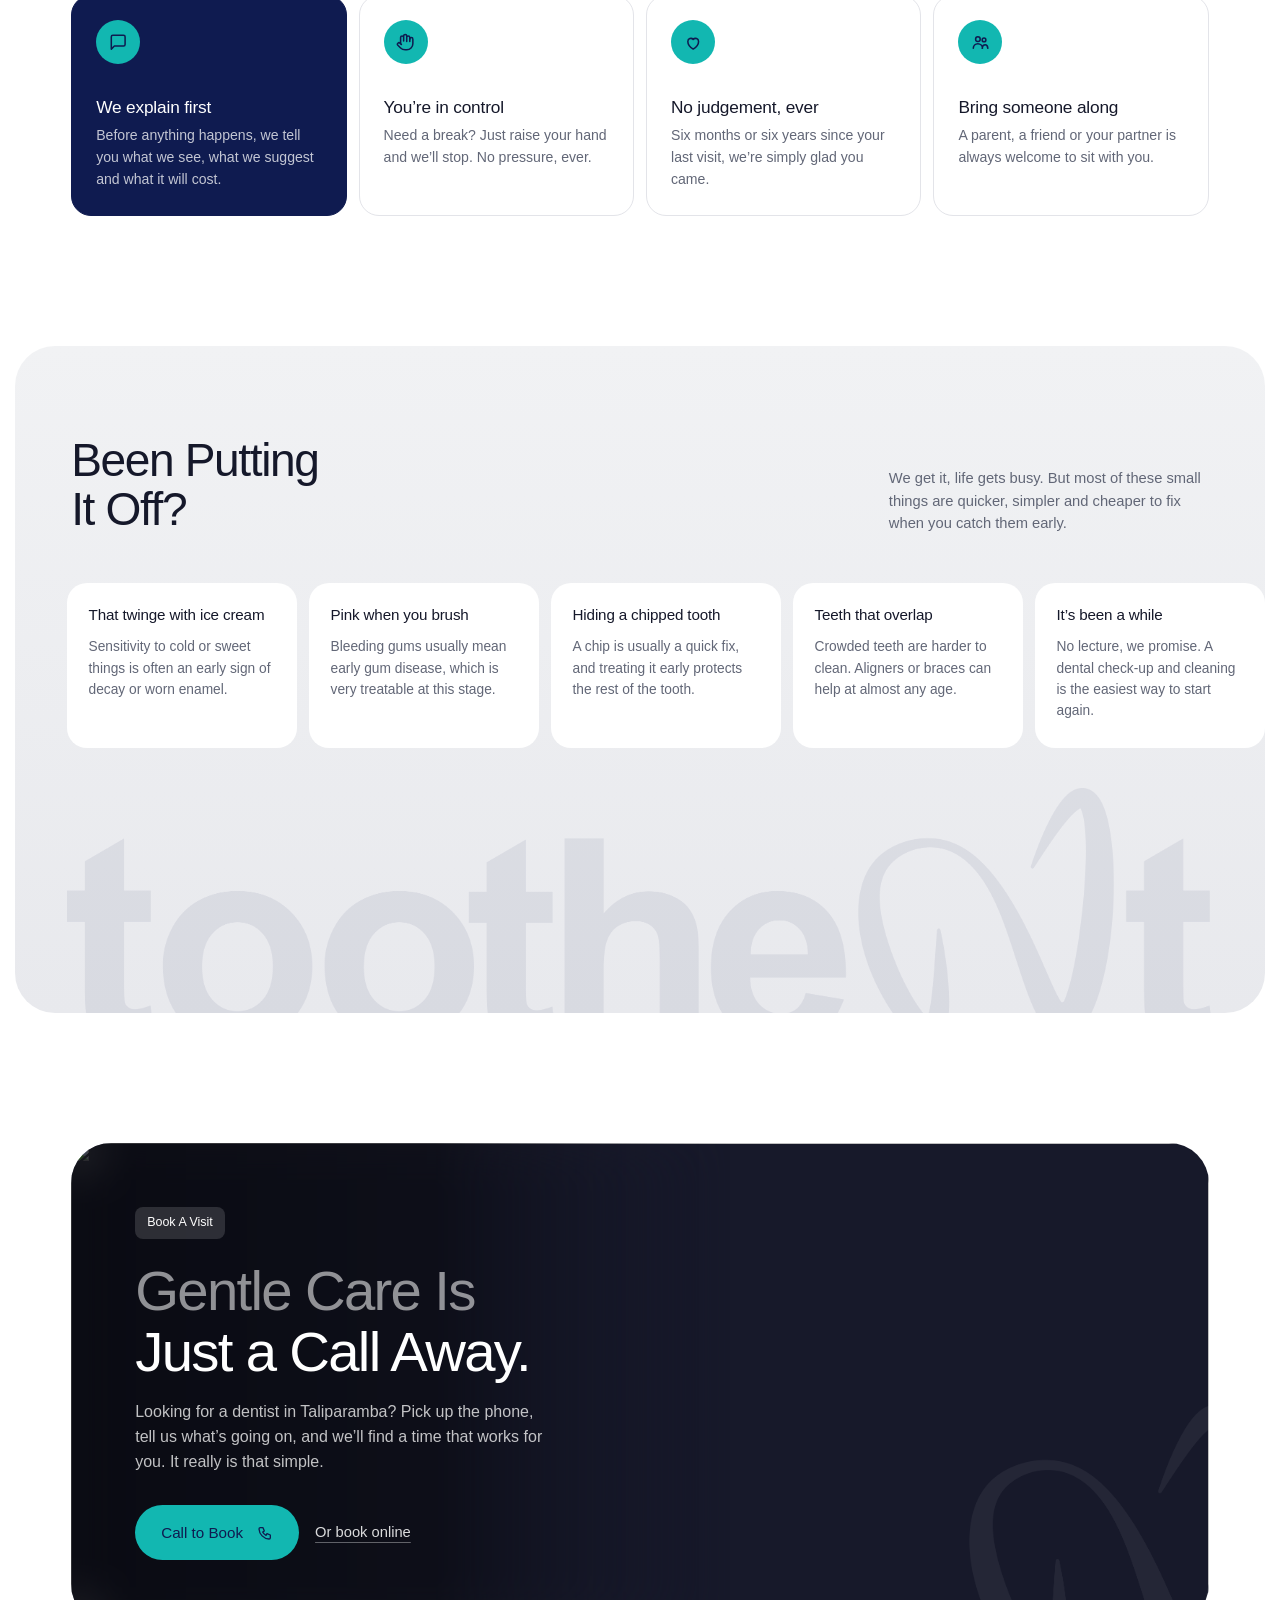
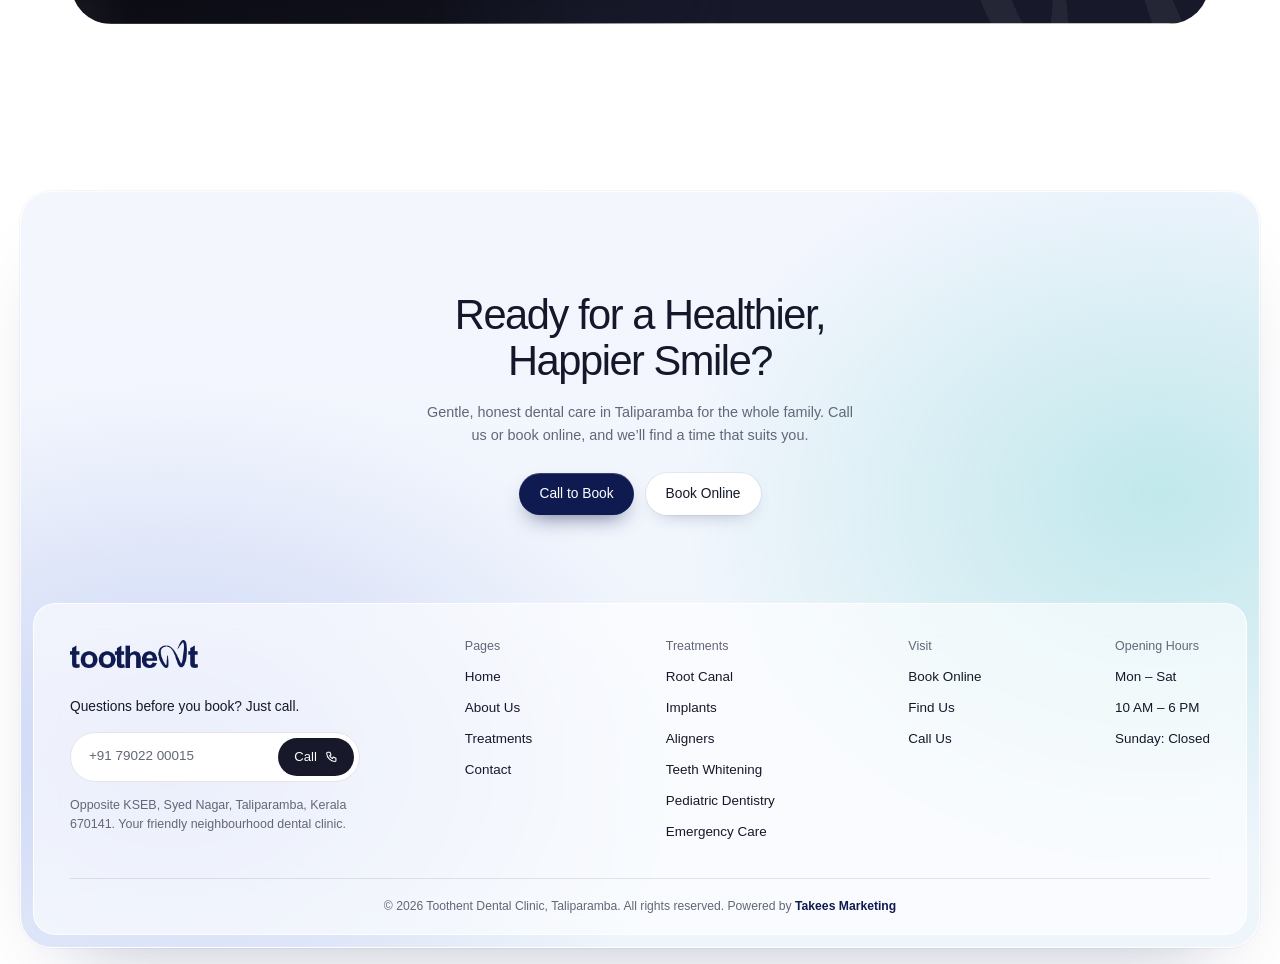
==== commit ff668967: "Link the Takees Marketing credit in every page footer Co-Authored-By: Claude Opus 5.5 <noreply@anthr" ====
--- a/index.html
+++ b/index.html
@@ -9,7 +9,7 @@
   <link rel="preconnect" href="https://fonts.googleapis.com">
   <link rel="preconnect" href="https://fonts.gstatic.com" crossorigin>
   <link rel="stylesheet" href="https://fonts.googleapis.com/css2?family=Instrument+Serif:ital@1&family=Manrope:wght@500;600&display=swap">
-  <link rel="stylesheet" href="css/styles.css?v=20261102">
+  <link rel="stylesheet" href="css/styles.css?v=20261120">
   <link rel="canonical" href="https://toothent.com/">
 </head>
 <body>
@@ -374,10 +374,10 @@
           </div>
         </div>
       </div>
-      <div class="footer-bottom">&copy; <span class="year"></span> Toothent Dental Clinic, Taliparamba. All rights reserved.</div>
+      <div class="footer-bottom">&copy; <span class="year"></span> Toothent Dental Clinic, Taliparamba. All rights reserved. Powered by <a class="footer-credit" href="https://takees.in/" target="_blank" rel="noopener">Takees Marketing</a></div>
     </div>
   </footer>
 
-  <script src="js/main.js?v=20261102"></script>
+  <script src="js/main.js?v=20261120"></script>
 </body>
 </html>
--- a/css/styles.css
+++ b/css/styles.css
@@ -653,6 +653,8 @@
 .footer-col a { transition: color .2s; }
 .footer-col a:hover { color: var(--teal-ink); }
 .footer-bottom { margin-top: 36px; padding-top: 18px; border-top: 1px solid rgba(15, 27, 80, .1); text-align: center; font-size: .76rem; color: var(--muted); }
+.footer-credit { color: var(--navy); font-weight: 700; text-decoration: none; transition: color .25s ease; }
+.footer-credit:hover, .footer-credit:focus-visible { color: var(--teal); text-decoration: underline; text-underline-offset: 3px; }
 
 /* =========================================================
    REVEAL
